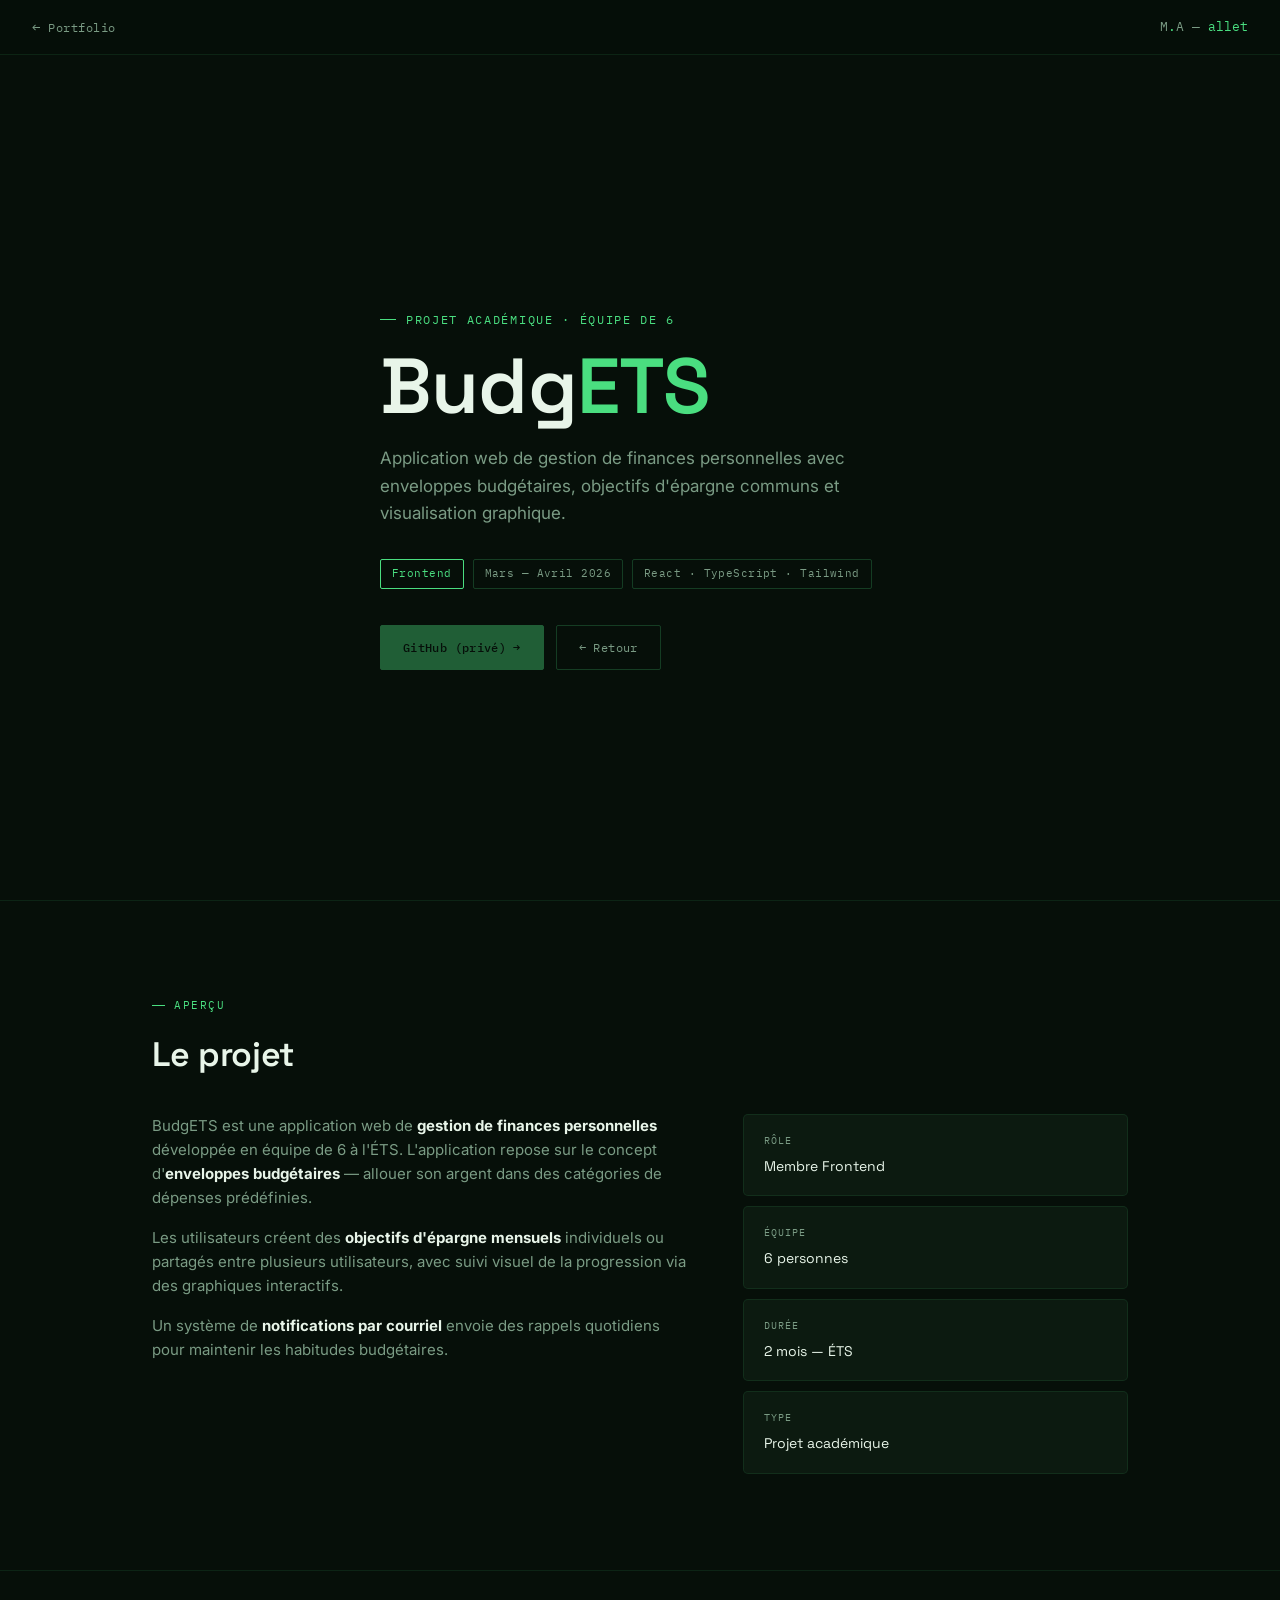
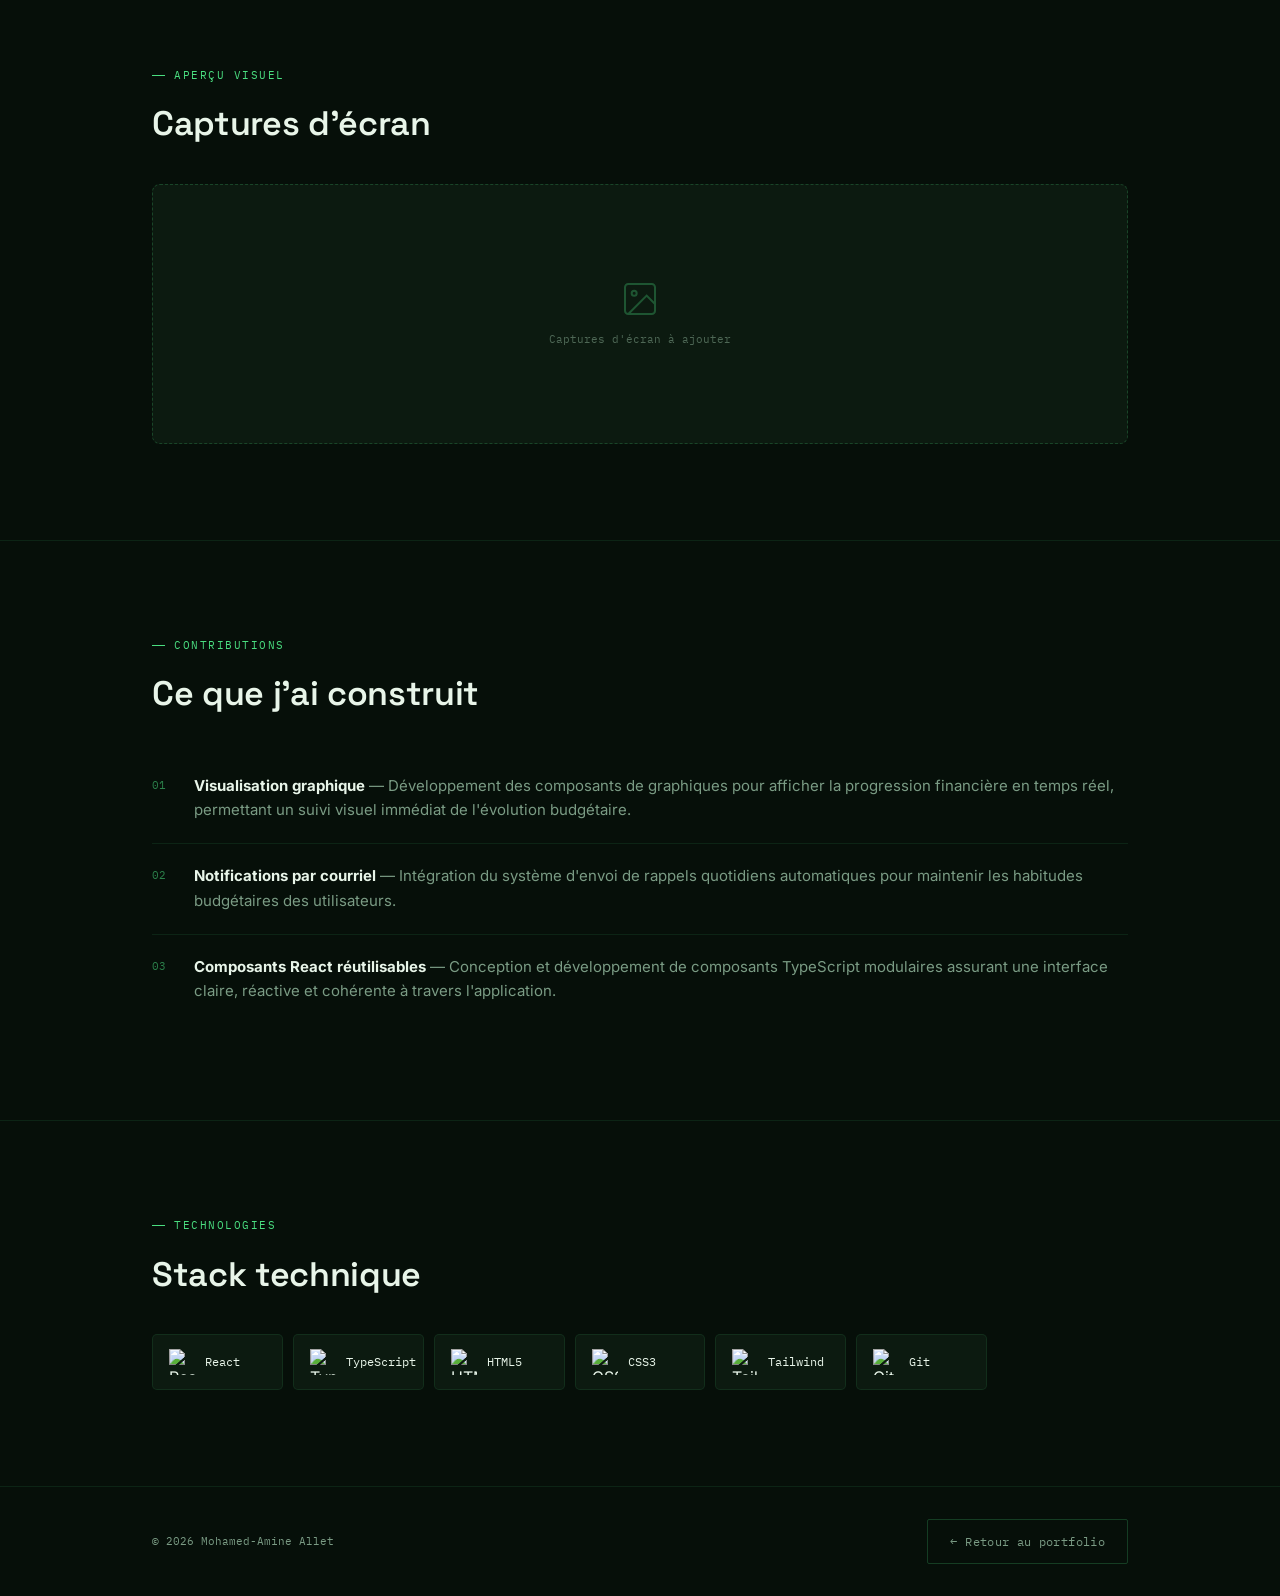
==== projects/budgets.html @ ec7b0fb0 "Ajout des projets personalisé (en version beta) Ajout animation du titre qui se delete après 2 secon" ====
<!DOCTYPE html>
<html lang="fr">
<head>
<meta charset="UTF-8"/>
<meta name="viewport" content="width=device-width,initial-scale=1.0"/>
<title>BudgETS — Mohamed-Amine Allet</title>
<link rel="preconnect" href="https://fonts.googleapis.com">
<link rel="preconnect" href="https://fonts.gstatic.com" crossorigin>
<link href="https://fonts.googleapis.com/css2?family=Space+Grotesk:wght@400;500;600;700&family=Inter:wght@400;500;600&family=IBM+Plex+Mono:wght@400;500&display=swap" rel="stylesheet">
<style>
:root{--bg:#060f09;--bg-panel:#0c1a10;--text:#e8f5e9;--text-muted:#7a9b84;--accent:#4ade80;--line:rgba(74,222,128,.10);--line-strong:rgba(74,222,128,.22);--fd:'Space Grotesk',sans-serif;--fb:'Inter',sans-serif;--fm:'IBM Plex Mono',monospace}
*,*::before,*::after{margin:0;padding:0;box-sizing:border-box}
html{scroll-behavior:smooth}
body{background:var(--bg);color:var(--text);font-family:var(--fb);line-height:1.6;overflow-x:hidden}
::selection{background:var(--accent);color:var(--bg)}
a{color:inherit;text-decoration:none}
h1,h2,h3{font-family:var(--fd);font-weight:600;letter-spacing:-.01em}
.wrap{max-width:1040px;margin:0 auto;padding:0 32px}
@media(max-width:720px){.wrap{padding:0 20px}}
.reveal{opacity:0;transform:translateY(22px);transition:opacity .7s cubic-bezier(.16,.84,.44,1),transform .7s cubic-bezier(.16,.84,.44,1)}
.reveal.in{opacity:1;transform:translateY(0)}
.reveal.d1{transition-delay:.08s}.reveal.d2{transition-delay:.16s}.reveal.d3{transition-delay:.24s}

/* NAV */
.back-nav{position:fixed;top:0;left:0;right:0;z-index:50;backdrop-filter:blur(14px);background:rgba(6,15,9,.75);border-bottom:1px solid var(--line);padding:16px 32px;display:flex;align-items:center;justify-content:space-between}
.back-btn{font-family:var(--fm);font-size:12px;letter-spacing:.04em;color:var(--text-muted);display:flex;align-items:center;gap:8px;transition:color .2s}
.back-btn:hover{color:var(--accent)}
.back-btn::before{content:'←';font-size:14px}
.nav-logo{font-family:var(--fm);font-size:13px;color:var(--text-muted)}
.nav-logo span{color:var(--accent)}

/* HERO */
.proj-hero{min-height:100vh;display:flex;align-items:center;position:relative;padding-top:80px;overflow:hidden}
#proj-canvas{position:absolute;inset:0;z-index:0;opacity:.85}
.proj-hero-content{position:relative;z-index:2;max-width:680px}
.proj-eyebrow{font-family:var(--fm);font-size:12px;letter-spacing:.14em;text-transform:uppercase;color:var(--accent);display:flex;align-items:center;gap:10px;margin-bottom:18px}
.proj-eyebrow::before{content:'';width:16px;height:1px;background:var(--accent)}
.proj-title{font-size:clamp(42px,7vw,78px);line-height:1.0;margin-bottom:20px}
.proj-title span{color:var(--accent)}
.proj-tagline{font-size:clamp(15px,1.8vw,17px);color:var(--text-muted);max-width:520px;margin-bottom:32px}
.proj-meta{display:flex;flex-wrap:wrap;gap:9px;margin-bottom:36px}
.meta-tag{font-family:var(--fm);font-size:11px;letter-spacing:.04em;border:1px solid var(--line-strong);padding:5px 11px;border-radius:2px;color:var(--text-muted)}
.meta-tag.hi{border-color:var(--accent);color:var(--accent)}
.proj-cta{display:flex;gap:12px;flex-wrap:wrap}
.btn{font-family:var(--fm);font-size:12px;letter-spacing:.03em;padding:12px 22px;border-radius:2px;border:1px solid var(--line-strong);display:inline-flex;align-items:center;gap:7px;transition:all .25s;cursor:pointer}
.btn-primary{background:var(--accent);color:var(--bg);border-color:var(--accent);font-weight:500}
.btn-primary:hover{transform:translateY(-2px);box-shadow:0 8px 24px -8px rgba(74,222,128,.45)}
.btn-ghost{color:var(--text-muted)}
.btn-ghost:hover{border-color:var(--accent);color:var(--accent);transform:translateY(-2px)}
.btn-off{opacity:.38;pointer-events:none}

/* SECTIONS */
.sec{padding:96px 0;border-top:1px solid var(--line)}
.sec-ey{font-family:var(--fm);font-size:11px;letter-spacing:.14em;text-transform:uppercase;color:var(--accent);display:flex;align-items:center;gap:9px;margin-bottom:13px}
.sec-ey::before{content:'';width:13px;height:1px;background:var(--accent)}
h2.sec-t{font-size:clamp(22px,3.5vw,34px);margin-bottom:32px}

/* OVERVIEW */
.ov-grid{display:grid;grid-template-columns:1.4fr 1fr;gap:52px;align-items:start}
@media(max-width:860px){.ov-grid{grid-template-columns:1fr;gap:36px}}
.ov-text p{font-size:15px;color:var(--text-muted);margin-bottom:16px}
.ov-text p:last-child{margin-bottom:0}
.ov-text strong{color:var(--text)}
.info-card{background:var(--bg-panel);border:1px solid var(--line);border-radius:5px;padding:18px 20px;margin-bottom:10px}
.info-card:last-child{margin-bottom:0}
.info-lbl{font-family:var(--fm);font-size:10px;text-transform:uppercase;letter-spacing:.1em;color:var(--text-muted);margin-bottom:6px}
.info-val{font-family:var(--fd);font-size:14px;color:var(--text)}

/* CONTRIB */
.contrib-list{list-style:none}
.contrib-list li{display:flex;gap:16px;align-items:flex-start;padding:20px 0;border-bottom:1px solid var(--line)}
.contrib-list li:last-child{border-bottom:none}
.c-num{font-family:var(--fm);font-size:11px;color:var(--accent);opacity:.55;min-width:26px;padding-top:3px}
.c-text{font-size:15px;color:var(--text-muted);line-height:1.65}
.c-text strong{color:var(--text)}

/* STACK */
.stack-grid{display:grid;grid-template-columns:repeat(auto-fill,minmax(130px,1fr));gap:10px}
.stack-card{background:var(--bg-panel);border:1px solid var(--line);border-radius:5px;padding:14px 16px;display:flex;align-items:center;gap:10px;transition:border-color .2s,transform .2s}
.stack-card:hover{border-color:var(--accent);transform:translateY(-2px)}
.stack-icon{width:26px;height:26px;object-fit:contain;flex-shrink:0}
.stack-name{font-family:var(--fm);font-size:12px;color:var(--text)}

/* SCREENSHOT PLACEHOLDER */
.img-placeholder{background:var(--bg-panel);border:1px dashed var(--line-strong);border-radius:8px;height:260px;display:flex;flex-direction:column;align-items:center;justify-content:center;gap:12px}
.img-placeholder p{font-family:var(--fm);font-size:11px;color:var(--text-muted);opacity:.6}

/* FOOTER */
footer{border-top:1px solid var(--line);padding:32px 0}
.ft{display:flex;align-items:center;justify-content:space-between;flex-wrap:wrap;gap:14px}
.ft-copy{font-family:var(--fm);font-size:11px;color:var(--text-muted)}
</style>
</head>
<body>

<nav class="back-nav">
  <a href="../index.html" class="back-btn">Portfolio</a>
  <div class="nav-logo">M<span>.</span>A — <span>allet</span></div>
</nav>

<section class="proj-hero">
  <canvas id="proj-canvas"></canvas>
  <div class="wrap">
    <div class="proj-hero-content">
      <div class="proj-eyebrow">Projet académique · Équipe de 6</div>
      <h1 class="proj-title">Budg<span>ETS</span></h1>
      <p class="proj-tagline">Application web de gestion de finances personnelles avec enveloppes budgétaires, objectifs d'épargne communs et visualisation graphique.</p>
      <div class="proj-meta">
        <span class="meta-tag hi">Frontend</span>
        <span class="meta-tag">Mars — Avril 2026</span>
        <span class="meta-tag">React · TypeScript · Tailwind</span>
      </div>
      <div class="proj-cta">
        <a href="#" class="btn btn-primary btn-off">GitHub (privé) →</a>
        <a href="../index.html" class="btn btn-ghost">← Retour</a>
      </div>
    </div>
  </div>
</section>

<section class="sec" id="overview">
  <div class="wrap">
    <div class="sec-ey reveal">Aperçu</div>
    <h2 class="sec-t reveal">Le projet</h2>
    <div class="ov-grid">
      <div class="ov-text reveal d1">
        <p>BudgETS est une application web de <strong>gestion de finances personnelles</strong> développée en équipe de 6 à l'ÉTS. L'application repose sur le concept d'<strong>enveloppes budgétaires</strong> — allouer son argent dans des catégories de dépenses prédéfinies.</p>
        <p>Les utilisateurs créent des <strong>objectifs d'épargne mensuels</strong> individuels ou partagés entre plusieurs utilisateurs, avec suivi visuel de la progression via des graphiques interactifs.</p>
        <p>Un système de <strong>notifications par courriel</strong> envoie des rappels quotidiens pour maintenir les habitudes budgétaires.</p>
      </div>
      <div class="reveal d2">
        <div class="info-card"><div class="info-lbl">Rôle</div><div class="info-val">Membre Frontend</div></div>
        <div class="info-card"><div class="info-lbl">Équipe</div><div class="info-val">6 personnes</div></div>
        <div class="info-card"><div class="info-lbl">Durée</div><div class="info-val">2 mois — ÉTS</div></div>
        <div class="info-card"><div class="info-lbl">Type</div><div class="info-val">Projet académique</div></div>
      </div>
    </div>
  </div>
</section>

<section class="sec">
  <div class="wrap">
    <div class="sec-ey reveal">Aperçu visuel</div>
    <h2 class="sec-t reveal">Captures d'écran</h2>
    <div class="img-placeholder reveal d1">
      <svg width="40" height="40" viewBox="0 0 24 24" fill="none" opacity=".3"><rect x="3" y="3" width="18" height="18" rx="2" stroke="#4ade80" stroke-width="1.2"/><circle cx="8.5" cy="8.5" r="1.5" stroke="#4ade80" stroke-width="1.2"/><path d="M21 15l-5-5L5 21" stroke="#4ade80" stroke-width="1.2"/></svg>
      <p>Captures d'écran à ajouter</p>
    </div>
  </div>
</section>

<section class="sec" id="contributions">
  <div class="wrap">
    <div class="sec-ey reveal">Contributions</div>
    <h2 class="sec-t reveal">Ce que j'ai construit</h2>
    <ul class="contrib-list">
      <li class="reveal d1"><span class="c-num">01</span><span class="c-text"><strong>Visualisation graphique</strong> — Développement des composants de graphiques pour afficher la progression financière en temps réel, permettant un suivi visuel immédiat de l'évolution budgétaire.</span></li>
      <li class="reveal d2"><span class="c-num">02</span><span class="c-text"><strong>Notifications par courriel</strong> — Intégration du système d'envoi de rappels quotidiens automatiques pour maintenir les habitudes budgétaires des utilisateurs.</span></li>
      <li class="reveal d3"><span class="c-num">03</span><span class="c-text"><strong>Composants React réutilisables</strong> — Conception et développement de composants TypeScript modulaires assurant une interface claire, réactive et cohérente à travers l'application.</span></li>
    </ul>
  </div>
</section>

<section class="sec" id="stack">
  <div class="wrap">
    <div class="sec-ey reveal">Technologies</div>
    <h2 class="sec-t reveal">Stack technique</h2>
    <div class="stack-grid reveal d1">
      <div class="stack-card"><img class="stack-icon" src="https://cdn.jsdelivr.net/gh/devicons/devicon@latest/icons/react/react-original.svg" alt="React"><span class="stack-name">React</span></div>
      <div class="stack-card"><img class="stack-icon" src="https://cdn.jsdelivr.net/gh/devicons/devicon@latest/icons/typescript/typescript-original.svg" alt="TypeScript"><span class="stack-name">TypeScript</span></div>
      <div class="stack-card"><img class="stack-icon" src="https://cdn.jsdelivr.net/gh/devicons/devicon@latest/icons/html5/html5-original.svg" alt="HTML5"><span class="stack-name">HTML5</span></div>
      <div class="stack-card"><img class="stack-icon" src="https://cdn.jsdelivr.net/gh/devicons/devicon@latest/icons/css3/css3-original.svg" alt="CSS"><span class="stack-name">CSS3</span></div>
      <div class="stack-card"><img class="stack-icon" src="https://cdn.jsdelivr.net/gh/devicons/devicon@latest/icons/tailwindcss/tailwindcss-original.svg" alt="Tailwind"><span class="stack-name">Tailwind</span></div>
      <div class="stack-card"><img class="stack-icon" src="https://cdn.jsdelivr.net/gh/devicons/devicon@latest/icons/git/git-original.svg" alt="Git"><span class="stack-name">Git</span></div>
    </div>
  </div>
</section>

<footer><div class="wrap ft"><span class="ft-copy">© 2026 Mohamed-Amine Allet</span><a href="../index.html" class="btn btn-ghost">← Retour au portfolio</a></div></footer>

<script src="https://cdnjs.cloudflare.com/ajax/libs/three.js/r128/three.min.js"></script>
<script>
const io=new IntersectionObserver(e=>e.forEach(x=>{if(x.isIntersecting){x.target.classList.add('in');io.unobserve(x.target);}}),{threshold:.12});
document.querySelectorAll('.reveal').forEach(el=>io.observe(el));

(function(){
  const cv=document.getElementById('proj-canvas');
  if(!cv||!(cv.getContext('webgl')||cv.getContext('experimental-webgl')))return;
  const scene=new THREE.Scene(),cam=new THREE.PerspectiveCamera(50,cv.clientWidth/cv.clientHeight,.1,100);
  cam.position.z=14;
  const ren=new THREE.WebGLRenderer({canvas:cv,alpha:true,antialias:true});
  ren.setPixelRatio(Math.min(devicePixelRatio,2));ren.setSize(cv.clientWidth,cv.clientHeight);
  scene.add(new THREE.AmbientLight(0xffffff,.4));
  const d1=new THREE.DirectionalLight(0x4ade80,1.2);d1.position.set(5,5,6);scene.add(d1);
  const d2=new THREE.DirectionalLight(0x22c55e,.6);d2.position.set(-5,-3,4);scene.add(d2);
  const CFG=[
    {w:1.8,h:1.1,d:.12,wire:true, c:0x4ade80,o:.9, p:[-4.2,1.8,-2]},
    {w:1.4,h:.9, d:.10,wire:false,c:0x22c55e,o:.35,p:[4.0,2.0,-3]},
    {w:2.0,h:1.2,d:.14,wire:true, c:0x4ade80,o:.8, p:[3.5,-2.2,-1]},
    {w:1.2,h:.8, d:.08,wire:false,c:0x86efac,o:.3, p:[-3.8,-1.8,-2.5]},
    {w:.9, h:.6, d:.08,wire:true, c:0x4ade80,o:.7, p:[.5,.5,-5]},
  ];
  const meshes=[];
  CFG.forEach(c=>{
    const mat=new THREE.MeshStandardMaterial({color:c.c,wireframe:c.wire,roughness:.4,metalness:.2,transparent:true,opacity:c.o});
    const m=new THREE.Mesh(new THREE.BoxGeometry(c.w,c.h,c.d),mat);
    m.position.set(...c.p);
    m.userData={rx:(Math.random()-.5)*.005,ry:(Math.random()-.5)*.007,fo:Math.random()*Math.PI*2,fs:.4+Math.random()*.3,by:c.p[1]};
    scene.add(m);meshes.push(m);
  });
  let mx=0,my=0,tx=0,ty=0;
  window.addEventListener('mousemove',e=>{mx=e.clientX/innerWidth-.5;my=e.clientY/innerHeight-.5;});
  window.addEventListener('resize',()=>{cam.aspect=cv.clientWidth/cv.clientHeight;cam.updateProjectionMatrix();ren.setSize(cv.clientWidth,cv.clientHeight);});
  const t0=Date.now();
  (function loop(){
    requestAnimationFrame(loop);const t=(Date.now()-t0)/1000;
    tx+=(mx-tx)*.04;ty+=(my-ty)*.04;
    meshes.forEach(m=>{m.rotation.x+=m.userData.rx;m.rotation.y+=m.userData.ry;m.position.y=m.userData.by+Math.sin(t*m.userData.fs+m.userData.fo)*.3;});
    cam.position.x=tx*1.5;cam.position.y=-ty*1.0;cam.lookAt(scene.position);ren.render(scene,cam);
  })();
})();
</script>
</body>
</html>
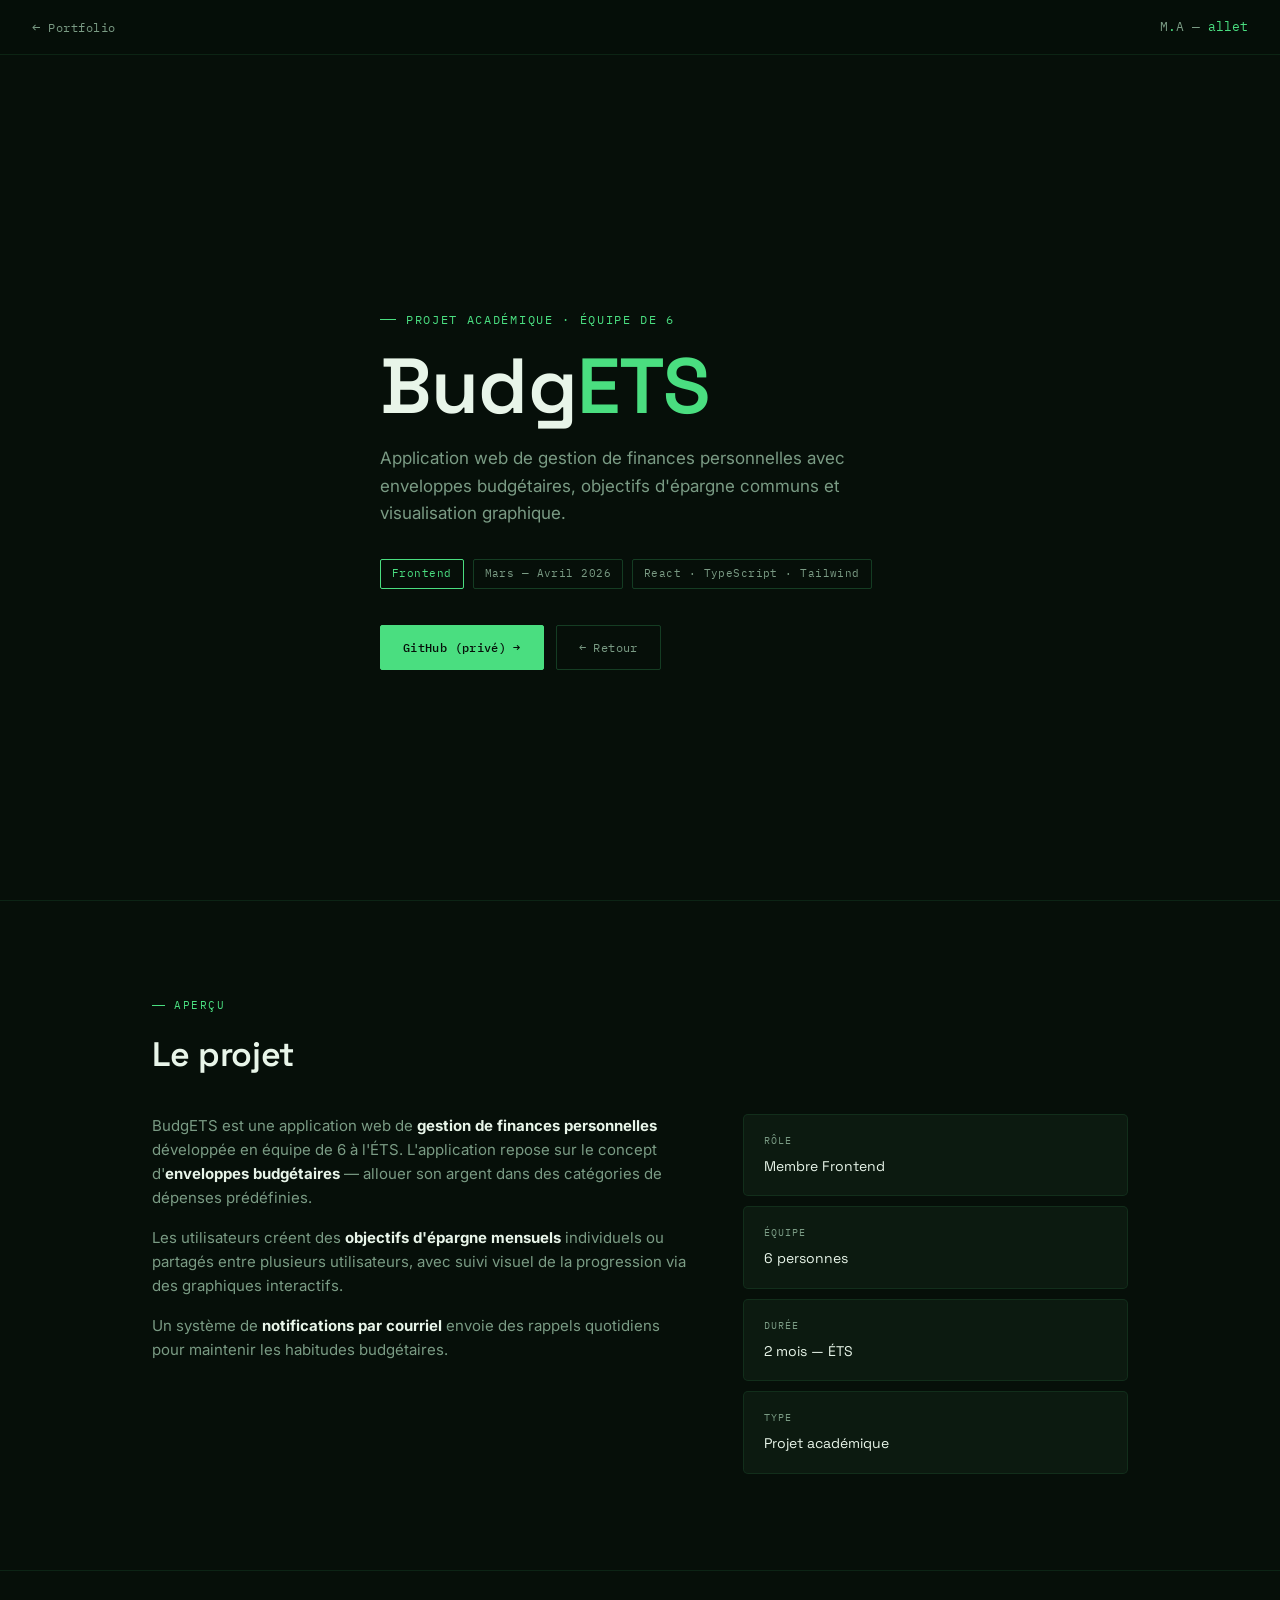
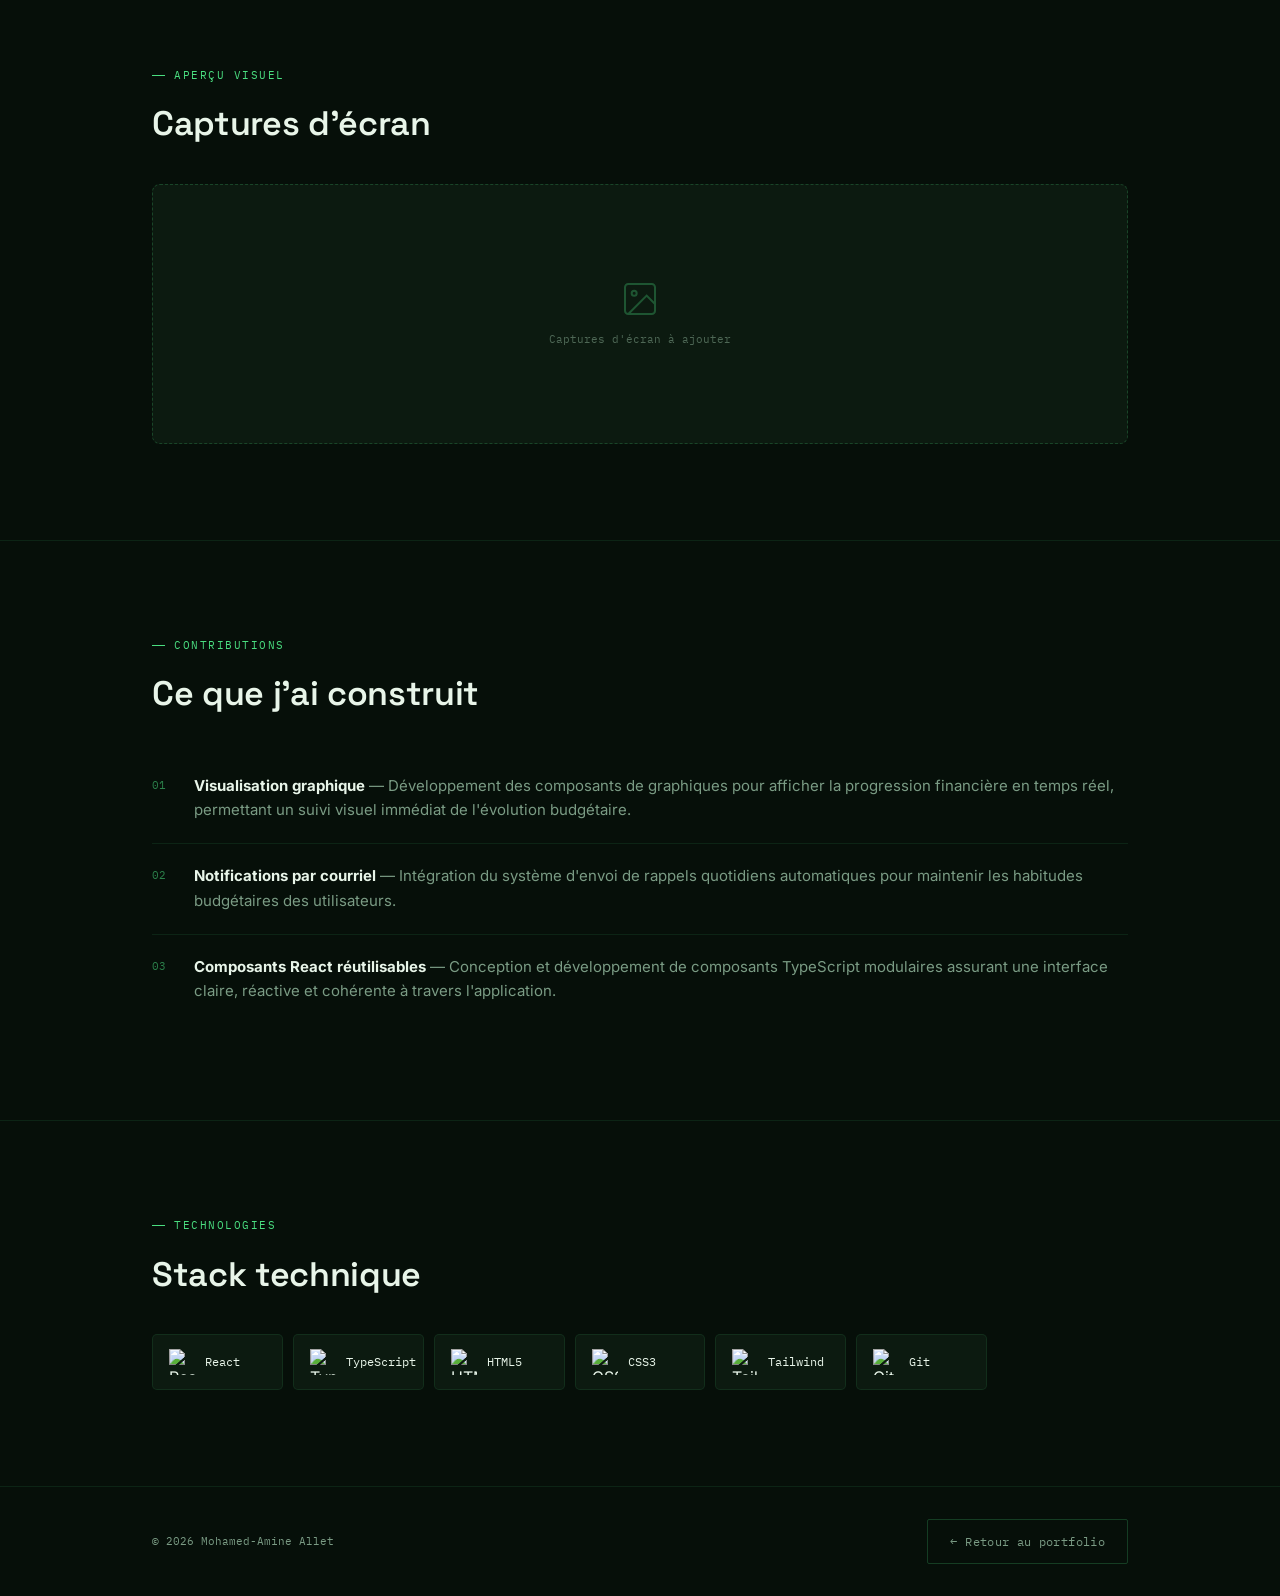
==== commit c2d694e0: "Ajout de certaines compétences,outils et logiciel." ====
--- a/projects/budgets.html
+++ b/projects/budgets.html
@@ -111,7 +111,7 @@
         <span class="meta-tag">React · TypeScript · Tailwind</span>
       </div>
       <div class="proj-cta">
-        <a href="#" class="btn btn-primary btn-off">GitHub (privé) →</a>
+        <a href="https://github.com/BudgetsOrg/Projet_BudgETS" class="btn btn-primary">GitHub (privé) →</a>
         <a href="../index.html" class="btn btn-ghost">← Retour</a>
       </div>
     </div>
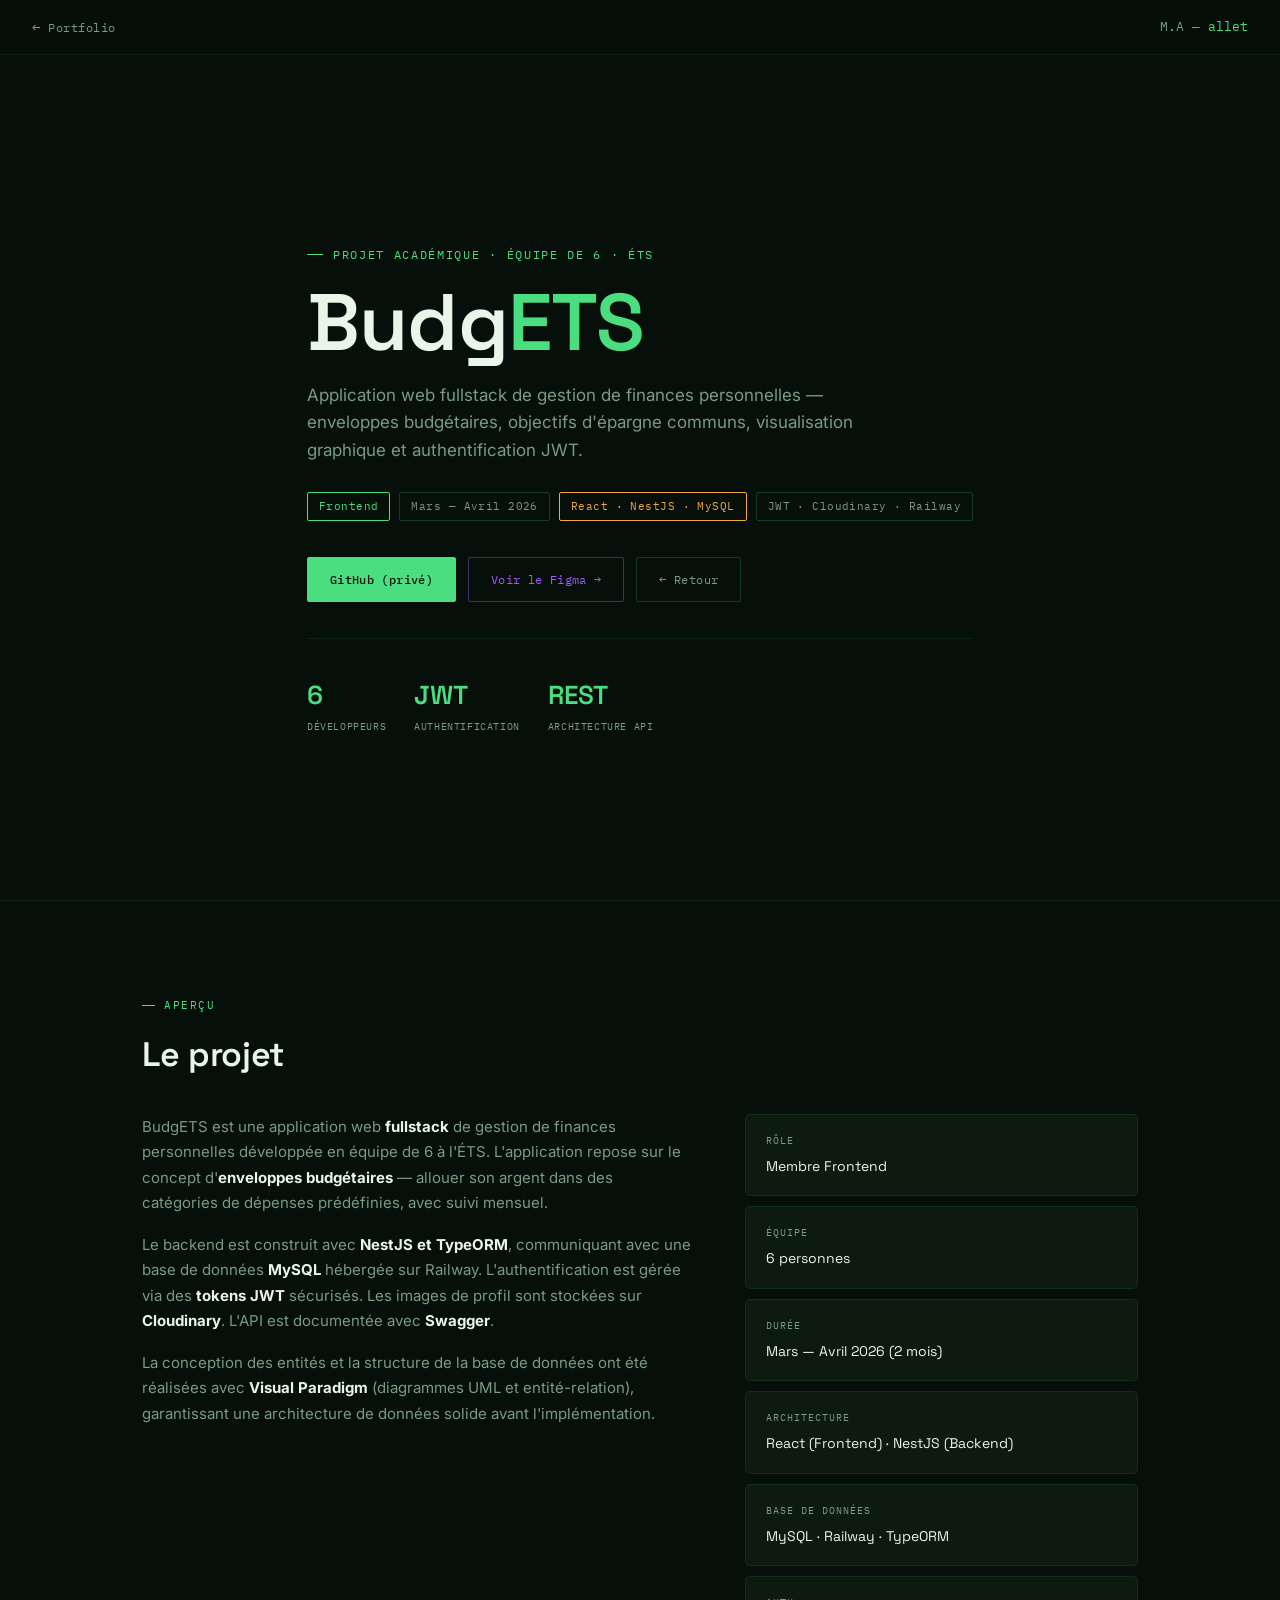
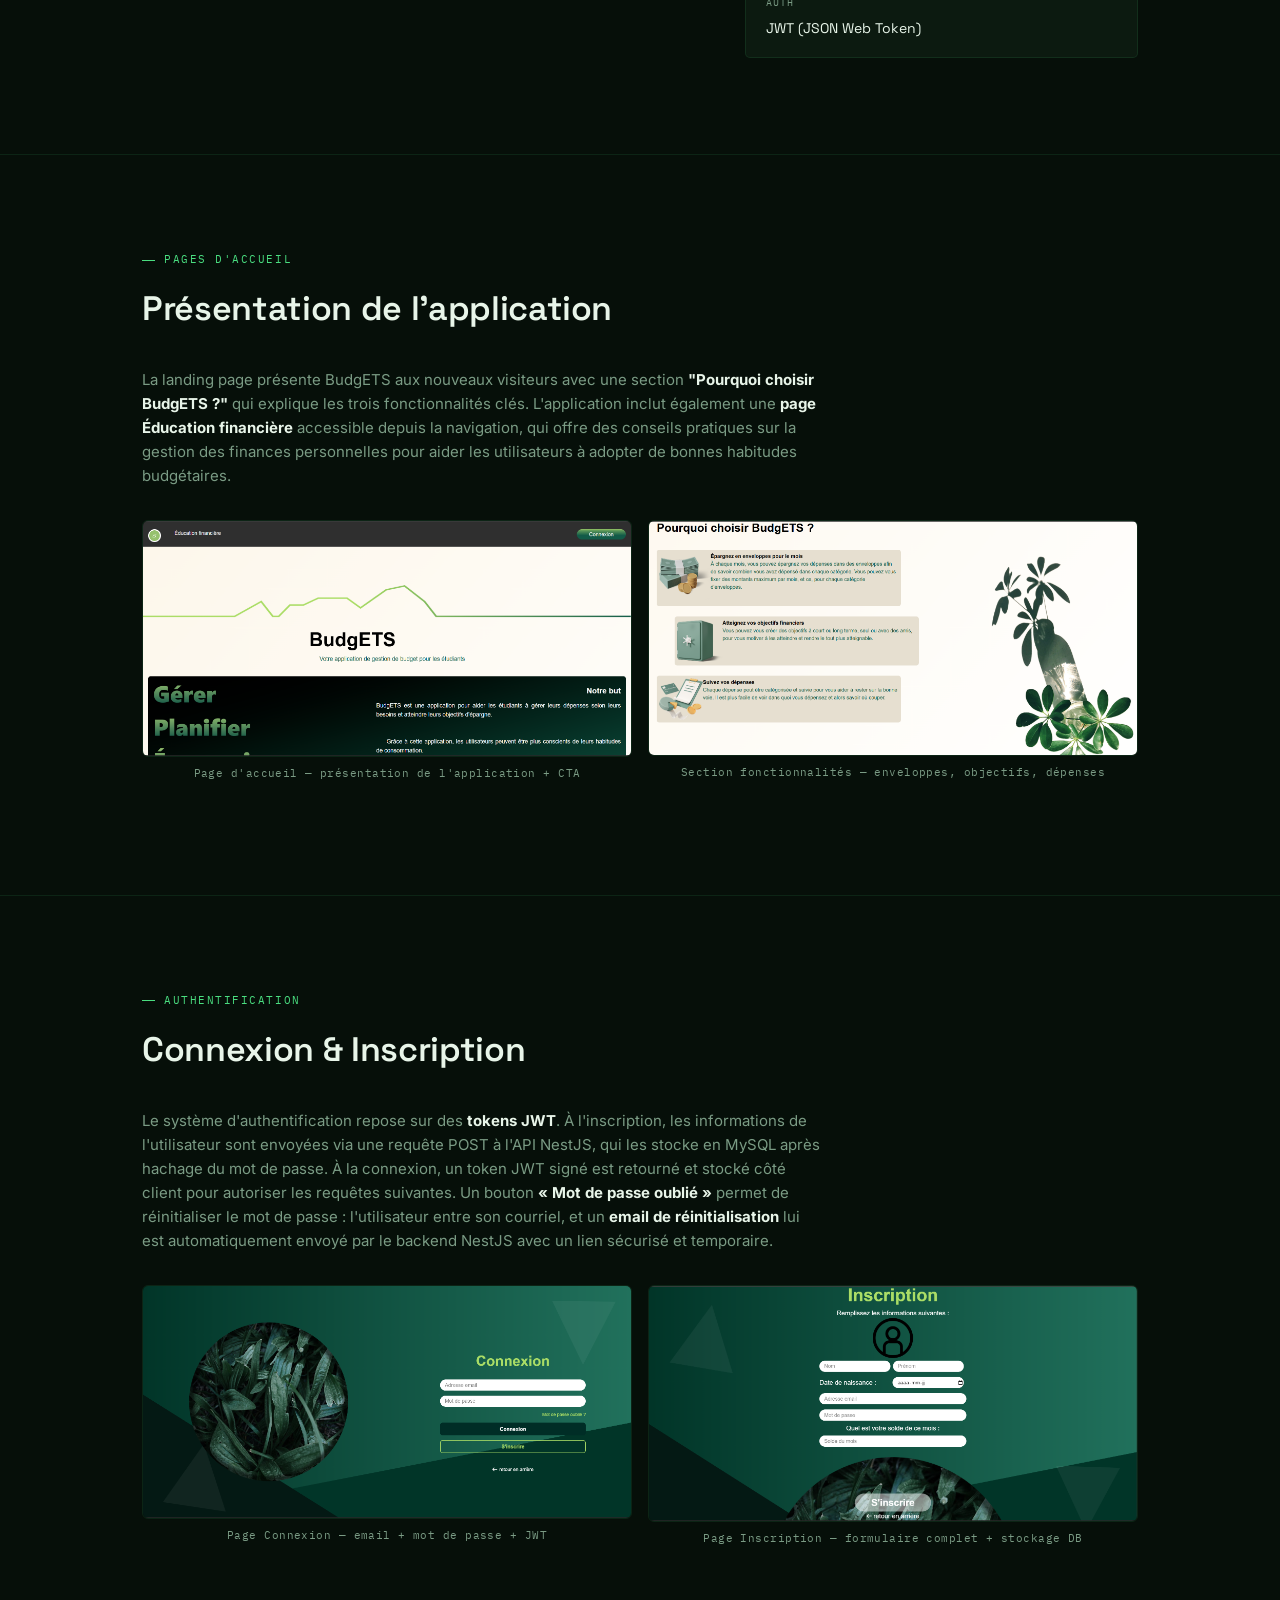
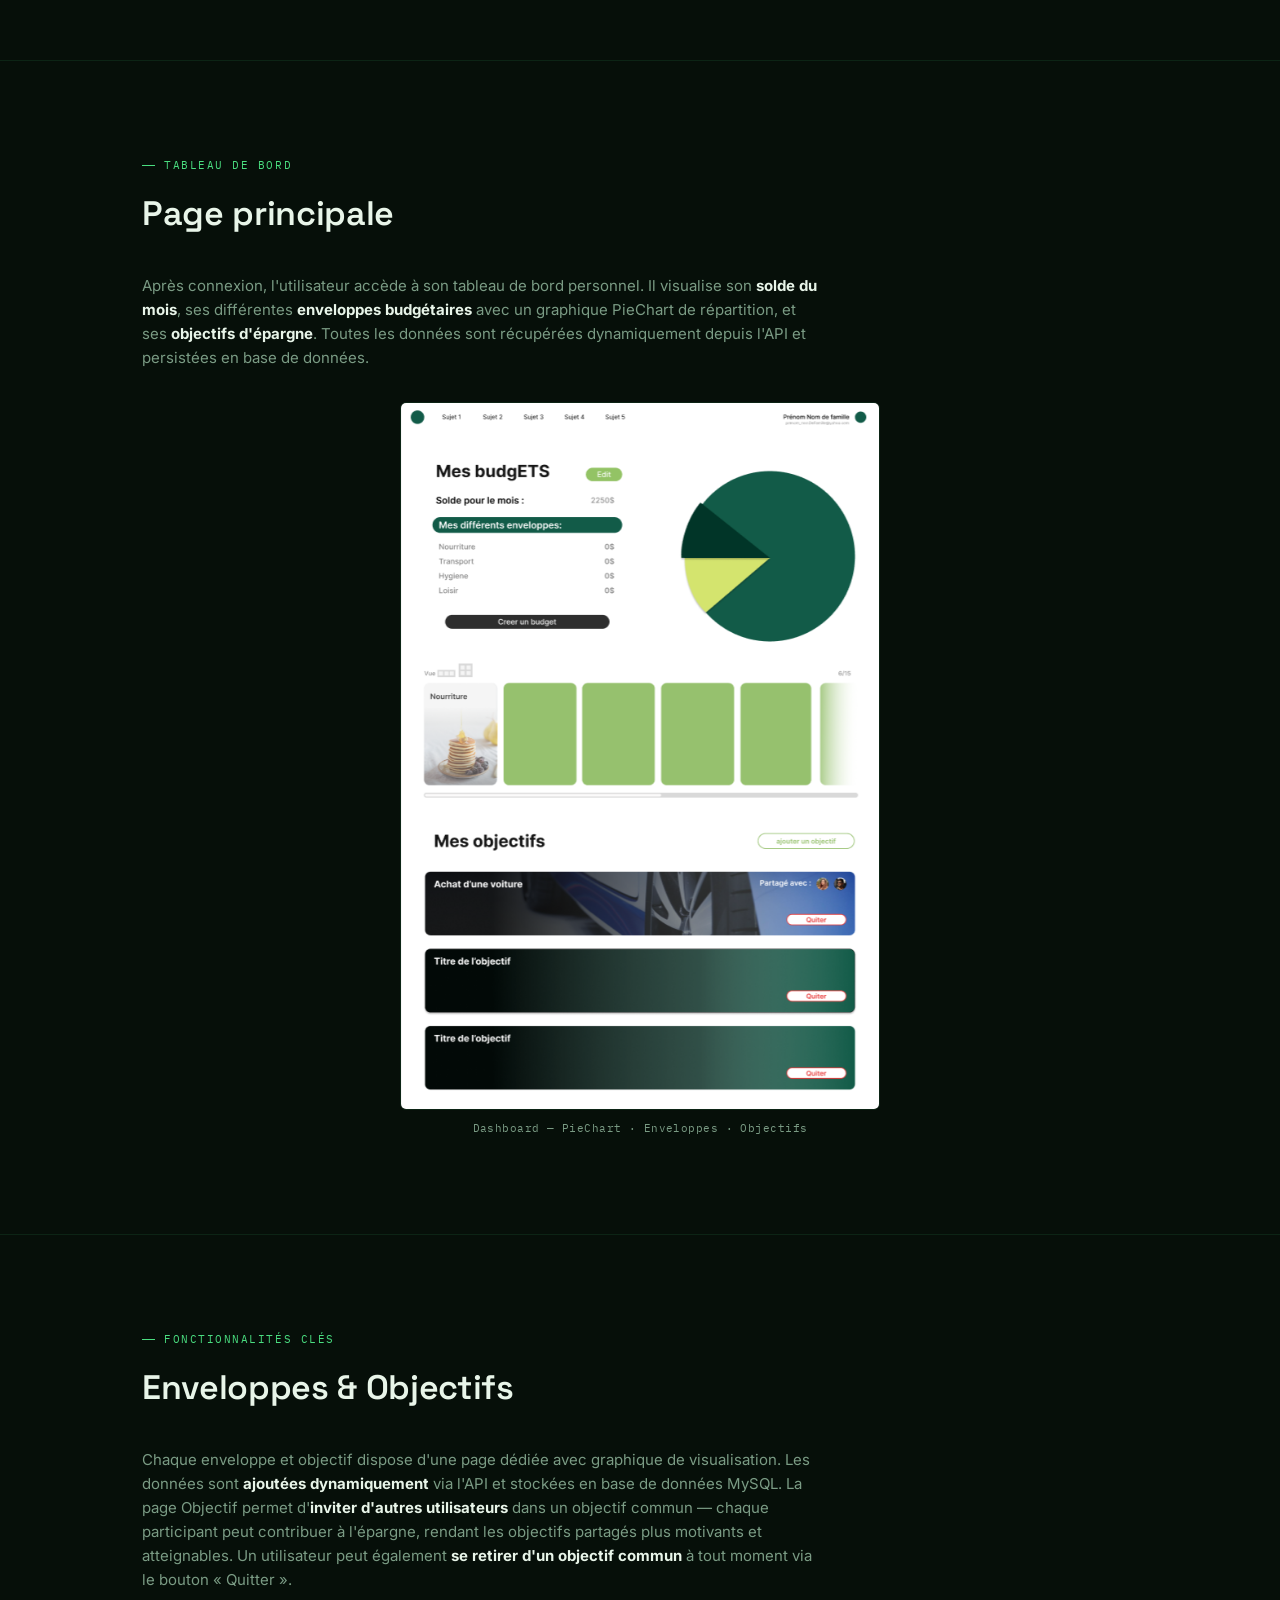
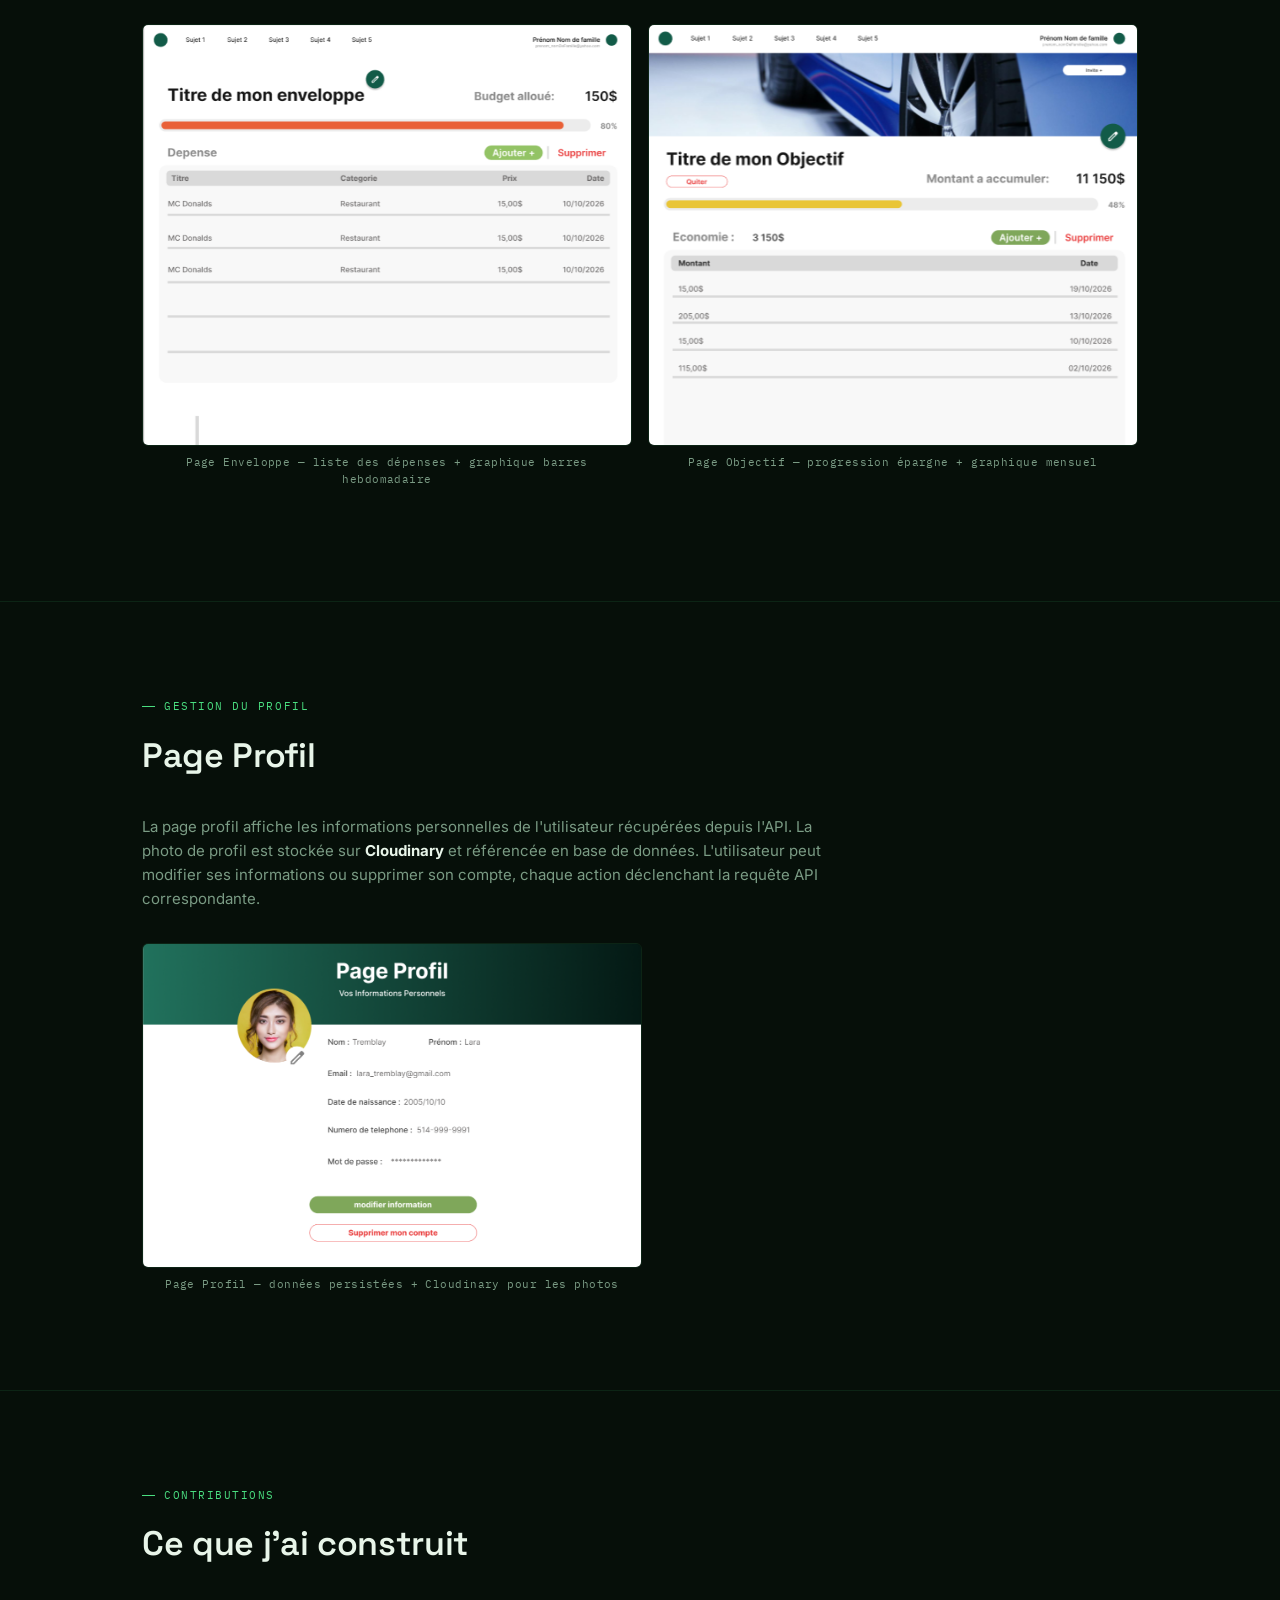
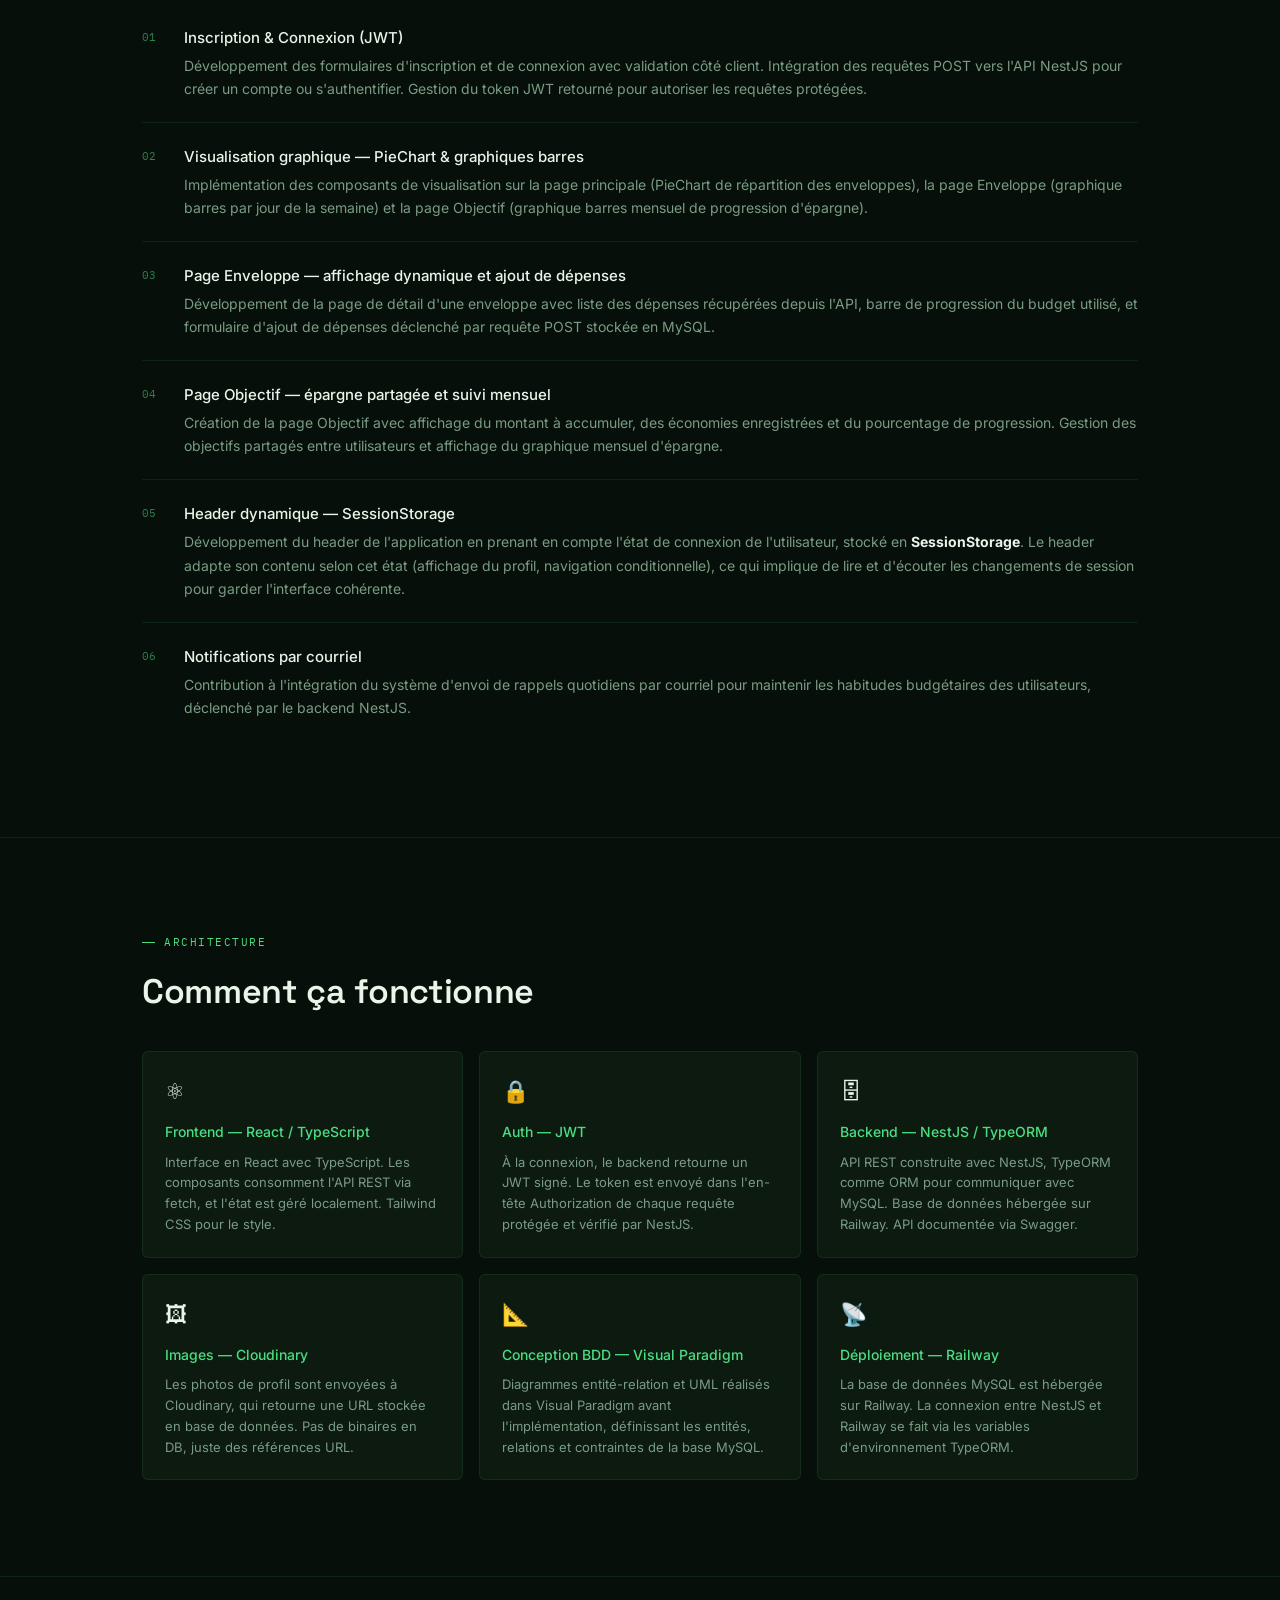
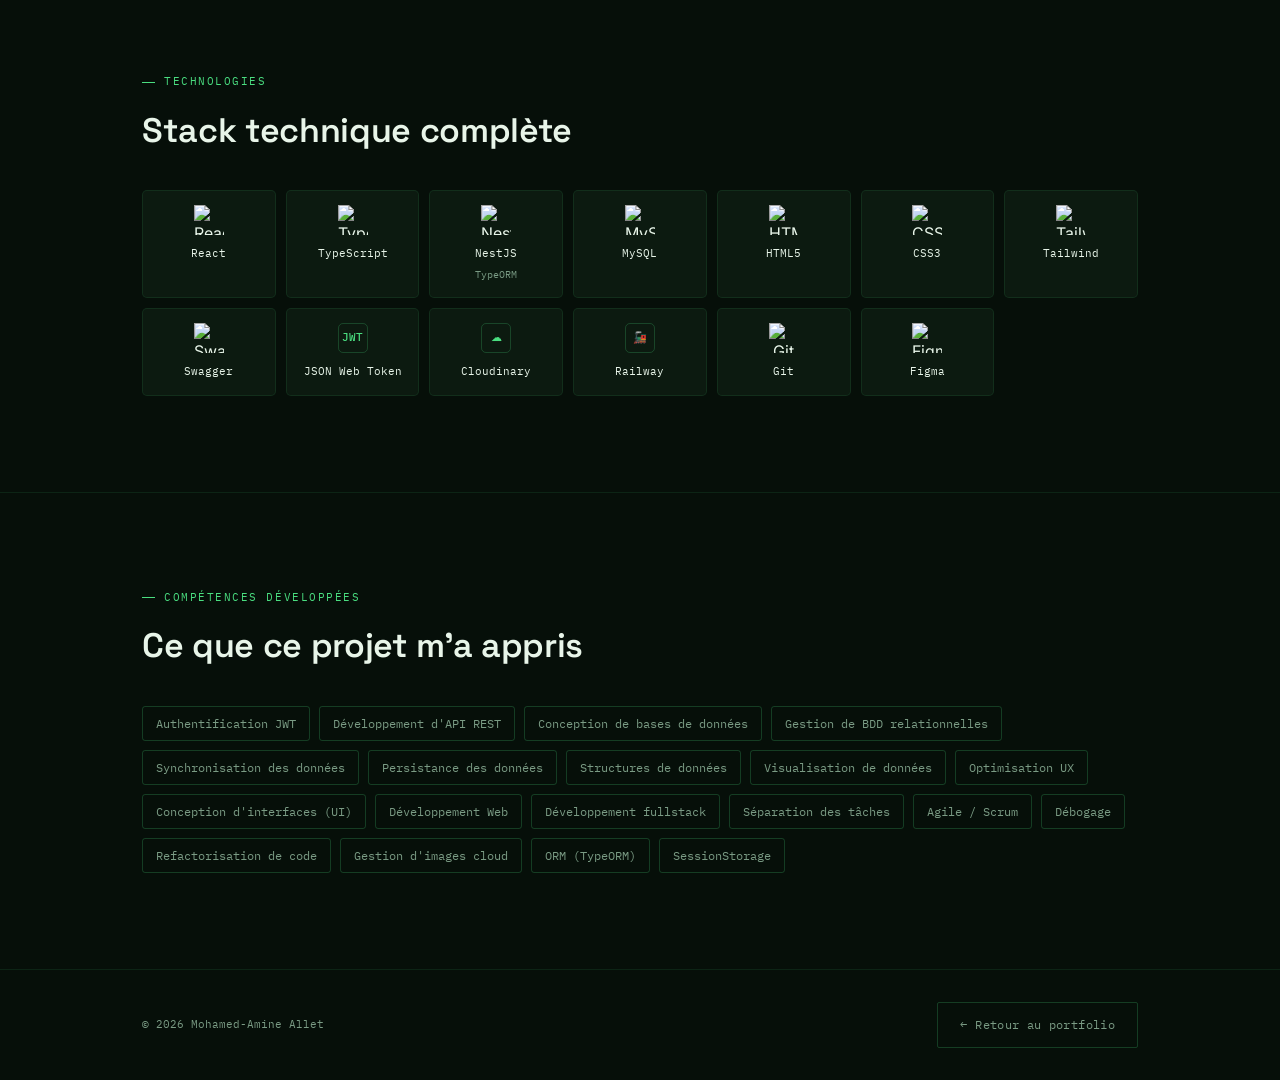
==== commit 05366368: "Amélioration de la page qui affiche les informations du projets BudgETS" ====
--- a/projects/budgets.html
+++ b/projects/budgets.html
@@ -8,21 +8,28 @@
 <link rel="preconnect" href="https://fonts.gstatic.com" crossorigin>
 <link href="https://fonts.googleapis.com/css2?family=Space+Grotesk:wght@400;500;600;700&family=Inter:wght@400;500;600&family=IBM+Plex+Mono:wght@400;500&display=swap" rel="stylesheet">
 <style>
-:root{--bg:#060f09;--bg-panel:#0c1a10;--text:#e8f5e9;--text-muted:#7a9b84;--accent:#4ade80;--line:rgba(74,222,128,.10);--line-strong:rgba(74,222,128,.22);--fd:'Space Grotesk',sans-serif;--fb:'Inter',sans-serif;--fm:'IBM Plex Mono',monospace}
+:root{
+  --bg:#060f09;--bg-panel:#0c1a10;--bg-panel-2:#0f2215;
+  --text:#e8f5e9;--text-muted:#7a9b84;
+  --accent:#4ade80;--accent-dim:#22c55e;
+  --amber:#f2a93b;
+  --line:rgba(74,222,128,.10);--line-strong:rgba(74,222,128,.22);
+  --fd:'Space Grotesk',sans-serif;--fb:'Inter',sans-serif;--fm:'IBM Plex Mono',monospace
+}
 *,*::before,*::after{margin:0;padding:0;box-sizing:border-box}
 html{scroll-behavior:smooth}
 body{background:var(--bg);color:var(--text);font-family:var(--fb);line-height:1.6;overflow-x:hidden}
 ::selection{background:var(--accent);color:var(--bg)}
 a{color:inherit;text-decoration:none}
-h1,h2,h3{font-family:var(--fd);font-weight:600;letter-spacing:-.01em}
-.wrap{max-width:1040px;margin:0 auto;padding:0 32px}
+h1,h2,h3,h4{font-family:var(--fd);font-weight:600;letter-spacing:-.01em}
+.wrap{max-width:1060px;margin:0 auto;padding:0 32px}
 @media(max-width:720px){.wrap{padding:0 20px}}
 .reveal{opacity:0;transform:translateY(22px);transition:opacity .7s cubic-bezier(.16,.84,.44,1),transform .7s cubic-bezier(.16,.84,.44,1)}
 .reveal.in{opacity:1;transform:translateY(0)}
 .reveal.d1{transition-delay:.08s}.reveal.d2{transition-delay:.16s}.reveal.d3{transition-delay:.24s}
 
 /* NAV */
-.back-nav{position:fixed;top:0;left:0;right:0;z-index:50;backdrop-filter:blur(14px);background:rgba(6,15,9,.75);border-bottom:1px solid var(--line);padding:16px 32px;display:flex;align-items:center;justify-content:space-between}
+.back-nav{position:fixed;top:0;left:0;right:0;z-index:50;backdrop-filter:blur(14px);background:rgba(6,15,9,.8);border-bottom:1px solid var(--line);padding:16px 32px;display:flex;align-items:center;justify-content:space-between}
 .back-btn{font-family:var(--fm);font-size:12px;letter-spacing:.04em;color:var(--text-muted);display:flex;align-items:center;gap:8px;transition:color .2s}
 .back-btn:hover{color:var(--accent)}
 .back-btn::before{content:'←';font-size:14px}
@@ -31,17 +38,25 @@
 
 /* HERO */
 .proj-hero{min-height:100vh;display:flex;align-items:center;position:relative;padding-top:80px;overflow:hidden}
-#proj-canvas{position:absolute;inset:0;z-index:0;opacity:.85}
-.proj-hero-content{position:relative;z-index:2;max-width:680px}
+#proj-canvas{position:absolute;inset:0;z-index:0;opacity:.8}
+.proj-hero-content{position:relative;z-index:2;max-width:720px}
 .proj-eyebrow{font-family:var(--fm);font-size:12px;letter-spacing:.14em;text-transform:uppercase;color:var(--accent);display:flex;align-items:center;gap:10px;margin-bottom:18px}
 .proj-eyebrow::before{content:'';width:16px;height:1px;background:var(--accent)}
-.proj-title{font-size:clamp(42px,7vw,78px);line-height:1.0;margin-bottom:20px}
+.proj-title{font-size:clamp(42px,7vw,80px);line-height:1.0;margin-bottom:20px}
 .proj-title span{color:var(--accent)}
-.proj-tagline{font-size:clamp(15px,1.8vw,17px);color:var(--text-muted);max-width:520px;margin-bottom:32px}
+.proj-tagline{font-size:clamp(15px,1.8vw,17px);color:var(--text-muted);max-width:580px;margin-bottom:28px}
 .proj-meta{display:flex;flex-wrap:wrap;gap:9px;margin-bottom:36px}
 .meta-tag{font-family:var(--fm);font-size:11px;letter-spacing:.04em;border:1px solid var(--line-strong);padding:5px 11px;border-radius:2px;color:var(--text-muted)}
 .meta-tag.hi{border-color:var(--accent);color:var(--accent)}
+.meta-tag.am{border-color:var(--amber);color:var(--amber)}
 .proj-cta{display:flex;gap:12px;flex-wrap:wrap}
+
+/* HERO STATS */
+.hero-stats{display:flex;gap:28px;flex-wrap:wrap;margin-top:36px;padding-top:36px;border-top:1px solid var(--line)}
+.hstat .hstat-val{font-family:var(--fd);font-size:26px;font-weight:600;color:var(--accent)}
+.hstat .hstat-lbl{font-family:var(--fm);font-size:10px;color:var(--text-muted);margin-top:2px;letter-spacing:.06em;text-transform:uppercase}
+
+/* BUTTONS */
 .btn{font-family:var(--fm);font-size:12px;letter-spacing:.03em;padding:12px 22px;border-radius:2px;border:1px solid var(--line-strong);display:inline-flex;align-items:center;gap:7px;transition:all .25s;cursor:pointer}
 .btn-primary{background:var(--accent);color:var(--bg);border-color:var(--accent);font-weight:500}
 .btn-primary:hover{transform:translateY(-2px);box-shadow:0 8px 24px -8px rgba(74,222,128,.45)}
@@ -55,35 +70,73 @@
 .sec-ey::before{content:'';width:13px;height:1px;background:var(--accent)}
 h2.sec-t{font-size:clamp(22px,3.5vw,34px);margin-bottom:32px}
 
-/* OVERVIEW */
+/* OVERVIEW GRID */
 .ov-grid{display:grid;grid-template-columns:1.4fr 1fr;gap:52px;align-items:start}
 @media(max-width:860px){.ov-grid{grid-template-columns:1fr;gap:36px}}
-.ov-text p{font-size:15px;color:var(--text-muted);margin-bottom:16px}
+.ov-text p{font-size:15px;color:var(--text-muted);margin-bottom:16px;line-height:1.7}
 .ov-text p:last-child{margin-bottom:0}
 .ov-text strong{color:var(--text)}
-.info-card{background:var(--bg-panel);border:1px solid var(--line);border-radius:5px;padding:18px 20px;margin-bottom:10px}
+.info-card{background:var(--bg-panel);border:1px solid var(--line);border-radius:5px;padding:18px 20px;margin-bottom:10px;transition:border-color .2s}
 .info-card:last-child{margin-bottom:0}
+.info-card:hover{border-color:var(--line-strong)}
 .info-lbl{font-family:var(--fm);font-size:10px;text-transform:uppercase;letter-spacing:.1em;color:var(--text-muted);margin-bottom:6px}
 .info-val{font-family:var(--fd);font-size:14px;color:var(--text)}
 
+/* FEATURE BLOCKS */
+.feature-grid{display:grid;grid-template-columns:1fr 1fr;gap:24px}
+@media(max-width:800px){.feature-grid{grid-template-columns:1fr}}
+
+.feature-block{background:var(--bg-panel);border:1px solid var(--line);border-radius:8px;overflow:hidden;transition:border-color .3s,transform .3s}
+.feature-block:hover{border-color:var(--accent);transform:translateY(-3px)}
+.feature-block.wide{grid-column:1/-1}
+
+.fb-img{width:100%;aspect-ratio:16/9;object-fit:cover;object-position:top;display:block;border-bottom:1px solid var(--line)}
+.fb-img.tall{aspect-ratio:3/4;object-position:top}
+.fb-body{padding:20px 22px}
+.fb-tag{font-family:var(--fm);font-size:10px;text-transform:uppercase;letter-spacing:.1em;color:var(--accent);margin-bottom:8px}
+.fb-title{font-size:16px;font-weight:500;margin-bottom:8px;color:var(--text)}
+.fb-desc{font-size:13px;color:var(--text-muted);line-height:1.65}
+.fb-tech{display:flex;flex-wrap:wrap;gap:6px;margin-top:12px}
+.fb-chip{font-family:var(--fm);font-size:10px;color:var(--accent);border:1px solid rgba(74,222,128,.25);padding:3px 8px;border-radius:2px}
+
+/* TWO-COL screenshot layout */
+.sc-pair{display:grid;grid-template-columns:1fr 1fr;gap:16px;margin-bottom:16px}
+@media(max-width:700px){.sc-pair{grid-template-columns:1fr}}
+.sc-img-wrap{border-radius:6px;overflow:hidden;border:1px solid var(--line)}
+.sc-img-wrap img{width:100%;display:block;object-fit:cover;object-position:top;transition:transform .4s ease}
+.sc-img-wrap:hover img{transform:scale(1.02)}
+.sc-caption{font-family:var(--fm);font-size:11px;color:var(--text-muted);text-align:center;margin-top:8px;letter-spacing:.04em}
+
 /* CONTRIB */
 .contrib-list{list-style:none}
-.contrib-list li{display:flex;gap:16px;align-items:flex-start;padding:20px 0;border-bottom:1px solid var(--line)}
+.contrib-list li{display:flex;gap:16px;align-items:flex-start;padding:22px 0;border-bottom:1px solid var(--line)}
 .contrib-list li:last-child{border-bottom:none}
-.c-num{font-family:var(--fm);font-size:11px;color:var(--accent);opacity:.55;min-width:26px;padding-top:3px}
-.c-text{font-size:15px;color:var(--text-muted);line-height:1.65}
-.c-text strong{color:var(--text)}
+.c-num{font-family:var(--fm);font-size:11px;color:var(--accent);opacity:.55;min-width:26px;padding-top:3px;flex-shrink:0}
+.c-body{}
+.c-title{font-size:15px;font-weight:500;color:var(--text);margin-bottom:4px}
+.c-text{font-size:14px;color:var(--text-muted);line-height:1.65}
 
 /* STACK */
-.stack-grid{display:grid;grid-template-columns:repeat(auto-fill,minmax(130px,1fr));gap:10px}
-.stack-card{background:var(--bg-panel);border:1px solid var(--line);border-radius:5px;padding:14px 16px;display:flex;align-items:center;gap:10px;transition:border-color .2s,transform .2s}
+.stack-grid{display:grid;grid-template-columns:repeat(auto-fill,minmax(120px,1fr));gap:10px}
+.stack-card{background:var(--bg-panel);border:1px solid var(--line);border-radius:5px;padding:14px 16px;display:flex;flex-direction:column;align-items:center;gap:10px;text-align:center;transition:border-color .2s,transform .2s}
 .stack-card:hover{border-color:var(--accent);transform:translateY(-2px)}
-.stack-icon{width:26px;height:26px;object-fit:contain;flex-shrink:0}
-.stack-name{font-family:var(--fm);font-size:12px;color:var(--text)}
-
-/* SCREENSHOT PLACEHOLDER */
-.img-placeholder{background:var(--bg-panel);border:1px dashed var(--line-strong);border-radius:8px;height:260px;display:flex;flex-direction:column;align-items:center;justify-content:center;gap:12px}
-.img-placeholder p{font-family:var(--fm);font-size:11px;color:var(--text-muted);opacity:.6}
+.stack-icon{width:30px;height:30px;object-fit:contain;flex-shrink:0}
+.stack-name{font-family:var(--fm);font-size:11px;color:var(--text)}
+.stack-sub{font-family:var(--fm);font-size:10px;color:var(--text-muted);margin-top:-6px}
+.stack-fallback{width:30px;height:30px;display:flex;align-items:center;justify-content:center;font-size:14px;border:1px solid var(--line-strong);border-radius:5px;color:var(--accent);font-family:var(--fm);font-weight:500;font-size:11px}
+
+/* ARCH */
+.arch-grid{display:grid;grid-template-columns:repeat(3,1fr);gap:16px}
+@media(max-width:760px){.arch-grid{grid-template-columns:1fr}}
+.arch-card{background:var(--bg-panel);border:1px solid var(--line);border-radius:6px;padding:22px}
+.arch-icon{font-size:22px;margin-bottom:12px}
+.arch-title{font-size:14px;font-weight:500;color:var(--accent);margin-bottom:8px}
+.arch-desc{font-size:13px;color:var(--text-muted);line-height:1.6}
+
+/* SKILLS TAGS */
+.skills-tags{display:flex;flex-wrap:wrap;gap:9px}
+.skill-tag{font-family:var(--fm);font-size:12px;color:var(--text-muted);border:1px solid var(--line-strong);padding:7px 13px;border-radius:3px;transition:color .2s,border-color .2s,transform .2s}
+.skill-tag:hover{color:var(--accent);border-color:var(--accent);transform:translateY(-1px)}
 
 /* FOOTER */
 footer{border-top:1px solid var(--line);padding:32px 0}
@@ -98,89 +151,304 @@
   <div class="nav-logo">M<span>.</span>A — <span>allet</span></div>
 </nav>
 
+<!-- ── HERO ── -->
 <section class="proj-hero">
   <canvas id="proj-canvas"></canvas>
   <div class="wrap">
     <div class="proj-hero-content">
-      <div class="proj-eyebrow">Projet académique · Équipe de 6</div>
+      <div class="proj-eyebrow">Projet académique · Équipe de 6 · ÉTS</div>
       <h1 class="proj-title">Budg<span>ETS</span></h1>
-      <p class="proj-tagline">Application web de gestion de finances personnelles avec enveloppes budgétaires, objectifs d'épargne communs et visualisation graphique.</p>
+      <p class="proj-tagline">Application web fullstack de gestion de finances personnelles — enveloppes budgétaires, objectifs d'épargne communs, visualisation graphique et authentification JWT.</p>
       <div class="proj-meta">
         <span class="meta-tag hi">Frontend</span>
         <span class="meta-tag">Mars — Avril 2026</span>
-        <span class="meta-tag">React · TypeScript · Tailwind</span>
+        <span class="meta-tag am">React · NestJS · MySQL</span>
+        <span class="meta-tag">JWT · Cloudinary · Railway</span>
       </div>
       <div class="proj-cta">
-        <a href="https://github.com/BudgetsOrg/Projet_BudgETS" class="btn btn-primary">GitHub (privé) →</a>
+        <a href="#" class="btn btn-primary ">GitHub (privé)</a>
+        <a href="https://www.figma.com/design/JIbi7fGumdA4ONli6Sludk/Untitled?node-id=0-1&t=0UA4sR3d47sYJoE9-1" target="_blank" rel="noopener" class="btn btn-ghost" style="border-color:rgba(162,89,255,.4);color:#a259ff">Voir le Figma →</a>
         <a href="../index.html" class="btn btn-ghost">← Retour</a>
       </div>
-    </div>
-  </div>
-</section>
-
-<section class="sec" id="overview">
+      <div class="hero-stats">
+        <div class="hstat"><div class="hstat-val">6</div><div class="hstat-lbl">Développeurs</div></div>
+        <div class="hstat"><div class="hstat-val">JWT</div><div class="hstat-lbl">Authentification</div></div>
+        <div class="hstat"><div class="hstat-val">REST</div><div class="hstat-lbl">Architecture API</div></div>
+      </div>
+    </div>
+  </div>
+</section>
+
+<!-- ── APERÇU ── -->
+<section class="sec">
   <div class="wrap">
     <div class="sec-ey reveal">Aperçu</div>
     <h2 class="sec-t reveal">Le projet</h2>
     <div class="ov-grid">
       <div class="ov-text reveal d1">
-        <p>BudgETS est une application web de <strong>gestion de finances personnelles</strong> développée en équipe de 6 à l'ÉTS. L'application repose sur le concept d'<strong>enveloppes budgétaires</strong> — allouer son argent dans des catégories de dépenses prédéfinies.</p>
-        <p>Les utilisateurs créent des <strong>objectifs d'épargne mensuels</strong> individuels ou partagés entre plusieurs utilisateurs, avec suivi visuel de la progression via des graphiques interactifs.</p>
-        <p>Un système de <strong>notifications par courriel</strong> envoie des rappels quotidiens pour maintenir les habitudes budgétaires.</p>
+        <p>BudgETS est une application web <strong>fullstack</strong> de gestion de finances personnelles développée en équipe de 6 à l'ÉTS. L'application repose sur le concept d'<strong>enveloppes budgétaires</strong> — allouer son argent dans des catégories de dépenses prédéfinies, avec suivi mensuel.</p>
+        <p>Le backend est construit avec <strong>NestJS et TypeORM</strong>, communiquant avec une base de données <strong>MySQL</strong> hébergée sur Railway. L'authentification est gérée via des <strong>tokens JWT</strong> sécurisés. Les images de profil sont stockées sur <strong>Cloudinary</strong>. L'API est documentée avec <strong>Swagger</strong>.</p>
+        <p>La conception des entités et la structure de la base de données ont été réalisées avec <strong>Visual Paradigm</strong> (diagrammes UML et entité-relation), garantissant une architecture de données solide avant l'implémentation.</p>
       </div>
       <div class="reveal d2">
         <div class="info-card"><div class="info-lbl">Rôle</div><div class="info-val">Membre Frontend</div></div>
         <div class="info-card"><div class="info-lbl">Équipe</div><div class="info-val">6 personnes</div></div>
-        <div class="info-card"><div class="info-lbl">Durée</div><div class="info-val">2 mois — ÉTS</div></div>
-        <div class="info-card"><div class="info-lbl">Type</div><div class="info-val">Projet académique</div></div>
-      </div>
-    </div>
-  </div>
-</section>
-
-<section class="sec">
-  <div class="wrap">
-    <div class="sec-ey reveal">Aperçu visuel</div>
-    <h2 class="sec-t reveal">Captures d'écran</h2>
-    <div class="img-placeholder reveal d1">
-      <svg width="40" height="40" viewBox="0 0 24 24" fill="none" opacity=".3"><rect x="3" y="3" width="18" height="18" rx="2" stroke="#4ade80" stroke-width="1.2"/><circle cx="8.5" cy="8.5" r="1.5" stroke="#4ade80" stroke-width="1.2"/><path d="M21 15l-5-5L5 21" stroke="#4ade80" stroke-width="1.2"/></svg>
-      <p>Captures d'écran à ajouter</p>
-    </div>
-  </div>
-</section>
-
-<section class="sec" id="contributions">
+        <div class="info-card"><div class="info-lbl">Durée</div><div class="info-val">Mars — Avril 2026 (2 mois)</div></div>
+        <div class="info-card"><div class="info-lbl">Architecture</div><div class="info-val">React (Frontend) · NestJS (Backend)</div></div>
+        <div class="info-card"><div class="info-lbl">Base de données</div><div class="info-val">MySQL · Railway · TypeORM</div></div>
+        <div class="info-card"><div class="info-lbl">Auth</div><div class="info-val">JWT (JSON Web Token)</div></div>
+      </div>
+    </div>
+  </div>
+</section>
+
+<!-- ── LANDING PAGE ── -->
+<section class="sec">
+  <div class="wrap">
+    <div class="sec-ey reveal">Pages d'accueil</div>
+    <h2 class="sec-t reveal">Présentation de l'application</h2>
+    <p style="font-size:15px;color:var(--text-muted);max-width:680px;margin-bottom:32px" class="reveal d1">
+      La landing page présente BudgETS aux nouveaux visiteurs avec une section <strong style="color:var(--text)">"Pourquoi choisir BudgETS ?"</strong> qui explique les trois fonctionnalités clés. L'application inclut également une <strong style="color:var(--text)">page Éducation financière</strong> accessible depuis la navigation, qui offre des conseils pratiques sur la gestion des finances personnelles pour aider les utilisateurs à adopter de bonnes habitudes budgétaires.
+    </p>
+    <div class="sc-pair reveal d1">
+      <div>
+        <div class="sc-img-wrap"><img src="../data/projects/images/BudgETS/PageAcceuil1.png" alt="Page d'accueil BudgETS - hero"></div>
+        <div class="sc-caption">Page d'accueil — présentation de l'application + CTA</div>
+      </div>
+      <div>
+        <div class="sc-img-wrap"><img src="../data/projects/images/BudgETS/PageAcceuil2.png" alt="Page d'accueil BudgETS - fonctionnalités"></div>
+        <div class="sc-caption">Section fonctionnalités — enveloppes, objectifs, dépenses</div>
+      </div>
+    </div>
+  </div>
+</section>
+
+<!-- ── AUTH ── -->
+<section class="sec">
+  <div class="wrap">
+    <div class="sec-ey reveal">Authentification</div>
+    <h2 class="sec-t reveal">Connexion & Inscription</h2>
+    <p style="font-size:15px;color:var(--text-muted);max-width:680px;margin-bottom:32px" class="reveal d1">
+      Le système d'authentification repose sur des <strong style="color:var(--text)">tokens JWT</strong>. À l'inscription, les informations de l'utilisateur sont envoyées via une requête POST à l'API NestJS, qui les stocke en MySQL après hachage du mot de passe. À la connexion, un token JWT signé est retourné et stocké côté client pour autoriser les requêtes suivantes. Un bouton <strong style="color:var(--text)">«&nbsp;Mot de passe oublié&nbsp;»</strong> permet de réinitialiser le mot de passe : l'utilisateur entre son courriel, et un <strong style="color:var(--text)">email de réinitialisation</strong> lui est automatiquement envoyé par le backend NestJS avec un lien sécurisé et temporaire.
+    </p>
+    <div class="sc-pair reveal d1">
+      <div>
+        <div class="sc-img-wrap"><img src="../data/projects/images/BudgETS/PageConnexion.png" alt="Page de connexion"></div>
+        <div class="sc-caption">Page Connexion — email + mot de passe + JWT</div>
+      </div>
+      <div>
+        <div class="sc-img-wrap"><img src="../data/projects/images/BudgETS/Inscription.png" alt="Page d'inscription"></div>
+        <div class="sc-caption">Page Inscription — formulaire complet + stockage DB</div>
+      </div>
+    </div>
+  </div>
+</section>
+
+<!-- ── DASHBOARD ── -->
+<section class="sec">
+  <div class="wrap">
+    <div class="sec-ey reveal">Tableau de bord</div>
+    <h2 class="sec-t reveal">Page principale</h2>
+    <p style="font-size:15px;color:var(--text-muted);max-width:680px;margin-bottom:32px" class="reveal d1">
+      Après connexion, l'utilisateur accède à son tableau de bord personnel. Il visualise son <strong style="color:var(--text)">solde du mois</strong>, ses différentes <strong style="color:var(--text)">enveloppes budgétaires</strong> avec un graphique PieChart de répartition, et ses <strong style="color:var(--text)">objectifs d'épargne</strong>. Toutes les données sont récupérées dynamiquement depuis l'API et persistées en base de données.
+    </p>
+    <div class="reveal d1">
+      <div class="sc-img-wrap" style="max-width:480px;margin:0 auto"><img src="../data/projects/images/BudgETS/PagePrincipale.png" alt="Page principale BudgETS" style="object-fit:cover;object-position:top;width:100%"></div>
+      <div class="sc-caption" style="text-align:center;margin-top:10px">Dashboard — PieChart · Enveloppes · Objectifs</div>
+    </div>
+  </div>
+</section>
+
+<!-- ── ENVELOPPE + OBJECTIF ── -->
+<section class="sec">
+  <div class="wrap">
+    <div class="sec-ey reveal">Fonctionnalités clés</div>
+    <h2 class="sec-t reveal">Enveloppes & Objectifs</h2>
+    <p style="font-size:15px;color:var(--text-muted);max-width:680px;margin-bottom:32px" class="reveal d1">
+      Chaque enveloppe et objectif dispose d'une page dédiée avec graphique de visualisation. Les données sont <strong style="color:var(--text)">ajoutées dynamiquement</strong> via l'API et stockées en base de données MySQL. La page Objectif permet d'<strong style="color:var(--text)">inviter d'autres utilisateurs</strong> dans un objectif commun — chaque participant peut contribuer à l'épargne, rendant les objectifs partagés plus motivants et atteignables. Un utilisateur peut également <strong style="color:var(--text)">se retirer d'un objectif commun</strong> à tout moment via le bouton «&nbsp;Quitter&nbsp;».
+    </p>
+    <div class="sc-pair reveal d1">
+      <div>
+        <div class="sc-img-wrap"><img src="../data/projects/images/BudgETS/PageEnveloppe.png" alt="Page Enveloppe" style="object-fit:cover;object-position:top;height:420px;width:100%"></div>
+        <div class="sc-caption">Page Enveloppe — liste des dépenses + graphique barres hebdomadaire</div>
+      </div>
+      <div>
+        <div class="sc-img-wrap"><img src="../data/projects/images/BudgETS/PageObjectif.png" alt="Page Objectif" style="object-fit:cover;object-position:top;height:420px;width:100%"></div>
+        <div class="sc-caption">Page Objectif — progression épargne + graphique mensuel</div>
+      </div>
+    </div>
+  </div>
+</section>
+
+<!-- ── PROFIL ── -->
+<section class="sec">
+  <div class="wrap">
+    <div class="sec-ey reveal">Gestion du profil</div>
+    <h2 class="sec-t reveal">Page Profil</h2>
+    <p style="font-size:15px;color:var(--text-muted);max-width:680px;margin-bottom:32px" class="reveal d1">
+      La page profil affiche les informations personnelles de l'utilisateur récupérées depuis l'API. La photo de profil est stockée sur <strong style="color:var(--text)">Cloudinary</strong> et référencée en base de données. L'utilisateur peut modifier ses informations ou supprimer son compte, chaque action déclenchant la requête API correspondante.
+    </p>
+    <div class="reveal d1" style="max-width:500px">
+      <div class="sc-img-wrap"><img src="../data/projects/images/BudgETS/PageProfile.png" alt="Page Profil"></div>
+      <div class="sc-caption" style="margin-top:8px">Page Profil — données persistées + Cloudinary pour les photos</div>
+    </div>
+  </div>
+</section>
+
+<!-- ── CONTRIBUTIONS ── -->
+<section class="sec">
   <div class="wrap">
     <div class="sec-ey reveal">Contributions</div>
     <h2 class="sec-t reveal">Ce que j'ai construit</h2>
     <ul class="contrib-list">
-      <li class="reveal d1"><span class="c-num">01</span><span class="c-text"><strong>Visualisation graphique</strong> — Développement des composants de graphiques pour afficher la progression financière en temps réel, permettant un suivi visuel immédiat de l'évolution budgétaire.</span></li>
-      <li class="reveal d2"><span class="c-num">02</span><span class="c-text"><strong>Notifications par courriel</strong> — Intégration du système d'envoi de rappels quotidiens automatiques pour maintenir les habitudes budgétaires des utilisateurs.</span></li>
-      <li class="reveal d3"><span class="c-num">03</span><span class="c-text"><strong>Composants React réutilisables</strong> — Conception et développement de composants TypeScript modulaires assurant une interface claire, réactive et cohérente à travers l'application.</span></li>
+      <li class="reveal">
+        <span class="c-num">01</span>
+        <div class="c-body">
+          <div class="c-title">Inscription & Connexion (JWT)</div>
+          <div class="c-text">Développement des formulaires d'inscription et de connexion avec validation côté client. Intégration des requêtes POST vers l'API NestJS pour créer un compte ou s'authentifier. Gestion du token JWT retourné pour autoriser les requêtes protégées.</div>
+        </div>
+      </li>
+      <li class="reveal d1">
+        <span class="c-num">02</span>
+        <div class="c-body">
+          <div class="c-title">Visualisation graphique — PieChart & graphiques barres</div>
+          <div class="c-text">Implémentation des composants de visualisation sur la page principale (PieChart de répartition des enveloppes), la page Enveloppe (graphique barres par jour de la semaine) et la page Objectif (graphique barres mensuel de progression d'épargne).</div>
+        </div>
+      </li>
+      <li class="reveal d2">
+        <span class="c-num">03</span>
+        <div class="c-body">
+          <div class="c-title">Page Enveloppe — affichage dynamique et ajout de dépenses</div>
+          <div class="c-text">Développement de la page de détail d'une enveloppe avec liste des dépenses récupérées depuis l'API, barre de progression du budget utilisé, et formulaire d'ajout de dépenses déclenché par requête POST stockée en MySQL.</div>
+        </div>
+      </li>
+      <li class="reveal d3">
+        <span class="c-num">04</span>
+        <div class="c-body">
+          <div class="c-title">Page Objectif — épargne partagée et suivi mensuel</div>
+          <div class="c-text">Création de la page Objectif avec affichage du montant à accumuler, des économies enregistrées et du pourcentage de progression. Gestion des objectifs partagés entre utilisateurs et affichage du graphique mensuel d'épargne.</div>
+        </div>
+      </li>
+      <li class="reveal">
+        <span class="c-num">05</span>
+        <div class="c-body">
+          <div class="c-title">Header dynamique — SessionStorage</div>
+          <div class="c-text">Développement du header de l'application en prenant en compte l'état de connexion de l'utilisateur, stocké en <strong style="color:var(--text)">SessionStorage</strong>. Le header adapte son contenu selon cet état (affichage du profil, navigation conditionnelle), ce qui implique de lire et d'écouter les changements de session pour garder l'interface cohérente.</div>
+        </div>
+      </li>
+      <li class="reveal d1">
+        <span class="c-num">06</span>
+        <div class="c-body">
+          <div class="c-title">Notifications par courriel</div>
+          <div class="c-text">Contribution à l'intégration du système d'envoi de rappels quotidiens par courriel pour maintenir les habitudes budgétaires des utilisateurs, déclenché par le backend NestJS.</div>
+        </div>
+      </li>
     </ul>
   </div>
 </section>
 
-<section class="sec" id="stack">
+<!-- ── ARCHITECTURE ── -->
+<section class="sec">
+  <div class="wrap">
+    <div class="sec-ey reveal">Architecture</div>
+    <h2 class="sec-t reveal">Comment ça fonctionne</h2>
+    <div class="arch-grid reveal d1">
+      <div class="arch-card">
+        <div class="arch-icon">⚛</div>
+        <div class="arch-title">Frontend — React / TypeScript</div>
+        <div class="arch-desc">Interface en React avec TypeScript. Les composants consomment l'API REST via fetch, et l'état est géré localement. Tailwind CSS pour le style.</div>
+      </div>
+      <div class="arch-card">
+        <div class="arch-icon">🔒</div>
+        <div class="arch-title">Auth — JWT</div>
+        <div class="arch-desc">À la connexion, le backend retourne un JWT signé. Le token est envoyé dans l'en-tête Authorization de chaque requête protégée et vérifié par NestJS.</div>
+      </div>
+      <div class="arch-card">
+        <div class="arch-icon">🗄</div>
+        <div class="arch-title">Backend — NestJS / TypeORM</div>
+        <div class="arch-desc">API REST construite avec NestJS, TypeORM comme ORM pour communiquer avec MySQL. Base de données hébergée sur Railway. API documentée via Swagger.</div>
+      </div>
+      <div class="arch-card">
+        <div class="arch-icon">🖼</div>
+        <div class="arch-title">Images — Cloudinary</div>
+        <div class="arch-desc">Les photos de profil sont envoyées à Cloudinary, qui retourne une URL stockée en base de données. Pas de binaires en DB, juste des références URL.</div>
+      </div>
+      <div class="arch-card">
+        <div class="arch-icon">📐</div>
+        <div class="arch-title">Conception BDD — Visual Paradigm</div>
+        <div class="arch-desc">Diagrammes entité-relation et UML réalisés dans Visual Paradigm avant l'implémentation, définissant les entités, relations et contraintes de la base MySQL.</div>
+      </div>
+      <div class="arch-card">
+        <div class="arch-icon">📡</div>
+        <div class="arch-title">Déploiement — Railway</div>
+        <div class="arch-desc">La base de données MySQL est hébergée sur Railway. La connexion entre NestJS et Railway se fait via les variables d'environnement TypeORM.</div>
+      </div>
+    </div>
+  </div>
+</section>
+
+<!-- ── STACK ── -->
+<section class="sec">
   <div class="wrap">
     <div class="sec-ey reveal">Technologies</div>
-    <h2 class="sec-t reveal">Stack technique</h2>
+    <h2 class="sec-t reveal">Stack technique complète</h2>
     <div class="stack-grid reveal d1">
       <div class="stack-card"><img class="stack-icon" src="https://cdn.jsdelivr.net/gh/devicons/devicon@latest/icons/react/react-original.svg" alt="React"><span class="stack-name">React</span></div>
       <div class="stack-card"><img class="stack-icon" src="https://cdn.jsdelivr.net/gh/devicons/devicon@latest/icons/typescript/typescript-original.svg" alt="TypeScript"><span class="stack-name">TypeScript</span></div>
+      <div class="stack-card"><img class="stack-icon" src="https://cdn.jsdelivr.net/gh/devicons/devicon@latest/icons/nestjs/nestjs-original.svg" alt="NestJS"><span class="stack-name">NestJS</span><span class="stack-sub">TypeORM</span></div>
+      <div class="stack-card"><img class="stack-icon" src="https://cdn.jsdelivr.net/gh/devicons/devicon@latest/icons/mysql/mysql-original.svg" alt="MySQL"><span class="stack-name">MySQL</span></div>
       <div class="stack-card"><img class="stack-icon" src="https://cdn.jsdelivr.net/gh/devicons/devicon@latest/icons/html5/html5-original.svg" alt="HTML5"><span class="stack-name">HTML5</span></div>
-      <div class="stack-card"><img class="stack-icon" src="https://cdn.jsdelivr.net/gh/devicons/devicon@latest/icons/css3/css3-original.svg" alt="CSS"><span class="stack-name">CSS3</span></div>
+      <div class="stack-card"><img class="stack-icon" src="https://cdn.jsdelivr.net/gh/devicons/devicon@latest/icons/css3/css3-original.svg" alt="CSS3"><span class="stack-name">CSS3</span></div>
       <div class="stack-card"><img class="stack-icon" src="https://cdn.jsdelivr.net/gh/devicons/devicon@latest/icons/tailwindcss/tailwindcss-original.svg" alt="Tailwind"><span class="stack-name">Tailwind</span></div>
+      <div class="stack-card"><img class="stack-icon" src="https://cdn.jsdelivr.net/gh/devicons/devicon@latest/icons/swagger/swagger-original.svg" alt="Swagger"><span class="stack-name">Swagger</span></div>
+      <div class="stack-card"><div class="stack-fallback">JWT</div><span class="stack-name">JSON Web Token</span></div>
+      <div class="stack-card"><div class="stack-fallback">☁</div><span class="stack-name">Cloudinary</span></div>
+      <div class="stack-card"><div class="stack-fallback">🚂</div><span class="stack-name">Railway</span></div>
       <div class="stack-card"><img class="stack-icon" src="https://cdn.jsdelivr.net/gh/devicons/devicon@latest/icons/git/git-original.svg" alt="Git"><span class="stack-name">Git</span></div>
-    </div>
-  </div>
-</section>
-
-<footer><div class="wrap ft"><span class="ft-copy">© 2026 Mohamed-Amine Allet</span><a href="../index.html" class="btn btn-ghost">← Retour au portfolio</a></div></footer>
+      <div class="stack-card"><img class="stack-icon" src="https://cdn.jsdelivr.net/gh/devicons/devicon@latest/icons/figma/figma-original.svg" alt="Figma"><span class="stack-name">Figma</span></div>
+    </div>
+  </div>
+</section>
+
+<!-- ── COMPÉTENCES ── -->
+<section class="sec">
+  <div class="wrap">
+    <div class="sec-ey reveal">Compétences développées</div>
+    <h2 class="sec-t reveal">Ce que ce projet m'a appris</h2>
+    <div class="skills-tags reveal d1">
+      <span class="skill-tag">Authentification JWT</span>
+      <span class="skill-tag">Développement d'API REST</span>
+      <span class="skill-tag">Conception de bases de données</span>
+      <span class="skill-tag">Gestion de BDD relationnelles</span>
+      <span class="skill-tag">Synchronisation des données</span>
+      <span class="skill-tag">Persistance des données</span>
+      <span class="skill-tag">Structures de données</span>
+      <span class="skill-tag">Visualisation de données</span>
+      <span class="skill-tag">Optimisation UX</span>
+      <span class="skill-tag">Conception d'interfaces (UI)</span>
+      <span class="skill-tag">Développement Web</span>
+      <span class="skill-tag">Développement fullstack</span>
+      <span class="skill-tag">Séparation des tâches</span>
+      <span class="skill-tag">Agile / Scrum</span>
+      <span class="skill-tag">Débogage</span>
+      <span class="skill-tag">Refactorisation de code</span>
+      <span class="skill-tag">Gestion d'images cloud</span>
+      <span class="skill-tag">ORM (TypeORM)</span>
+      <span class="skill-tag">SessionStorage</span>
+    </div>
+  </div>
+</section>
+
+<footer>
+  <div class="wrap ft">
+    <span class="ft-copy">© 2026 Mohamed-Amine Allet</span>
+    <a href="../index.html" class="btn btn-ghost">← Retour au portfolio</a>
+  </div>
+</footer>
 
 <script src="https://cdnjs.cloudflare.com/ajax/libs/three.js/r128/three.min.js"></script>
 <script>
-const io=new IntersectionObserver(e=>e.forEach(x=>{if(x.isIntersecting){x.target.classList.add('in');io.unobserve(x.target);}}),{threshold:.12});
+const io=new IntersectionObserver(e=>e.forEach(x=>{if(x.isIntersecting){x.target.classList.add('in');io.unobserve(x.target);}}),{threshold:.10});
 document.querySelectorAll('.reveal').forEach(el=>io.observe(el));
 
 (function(){
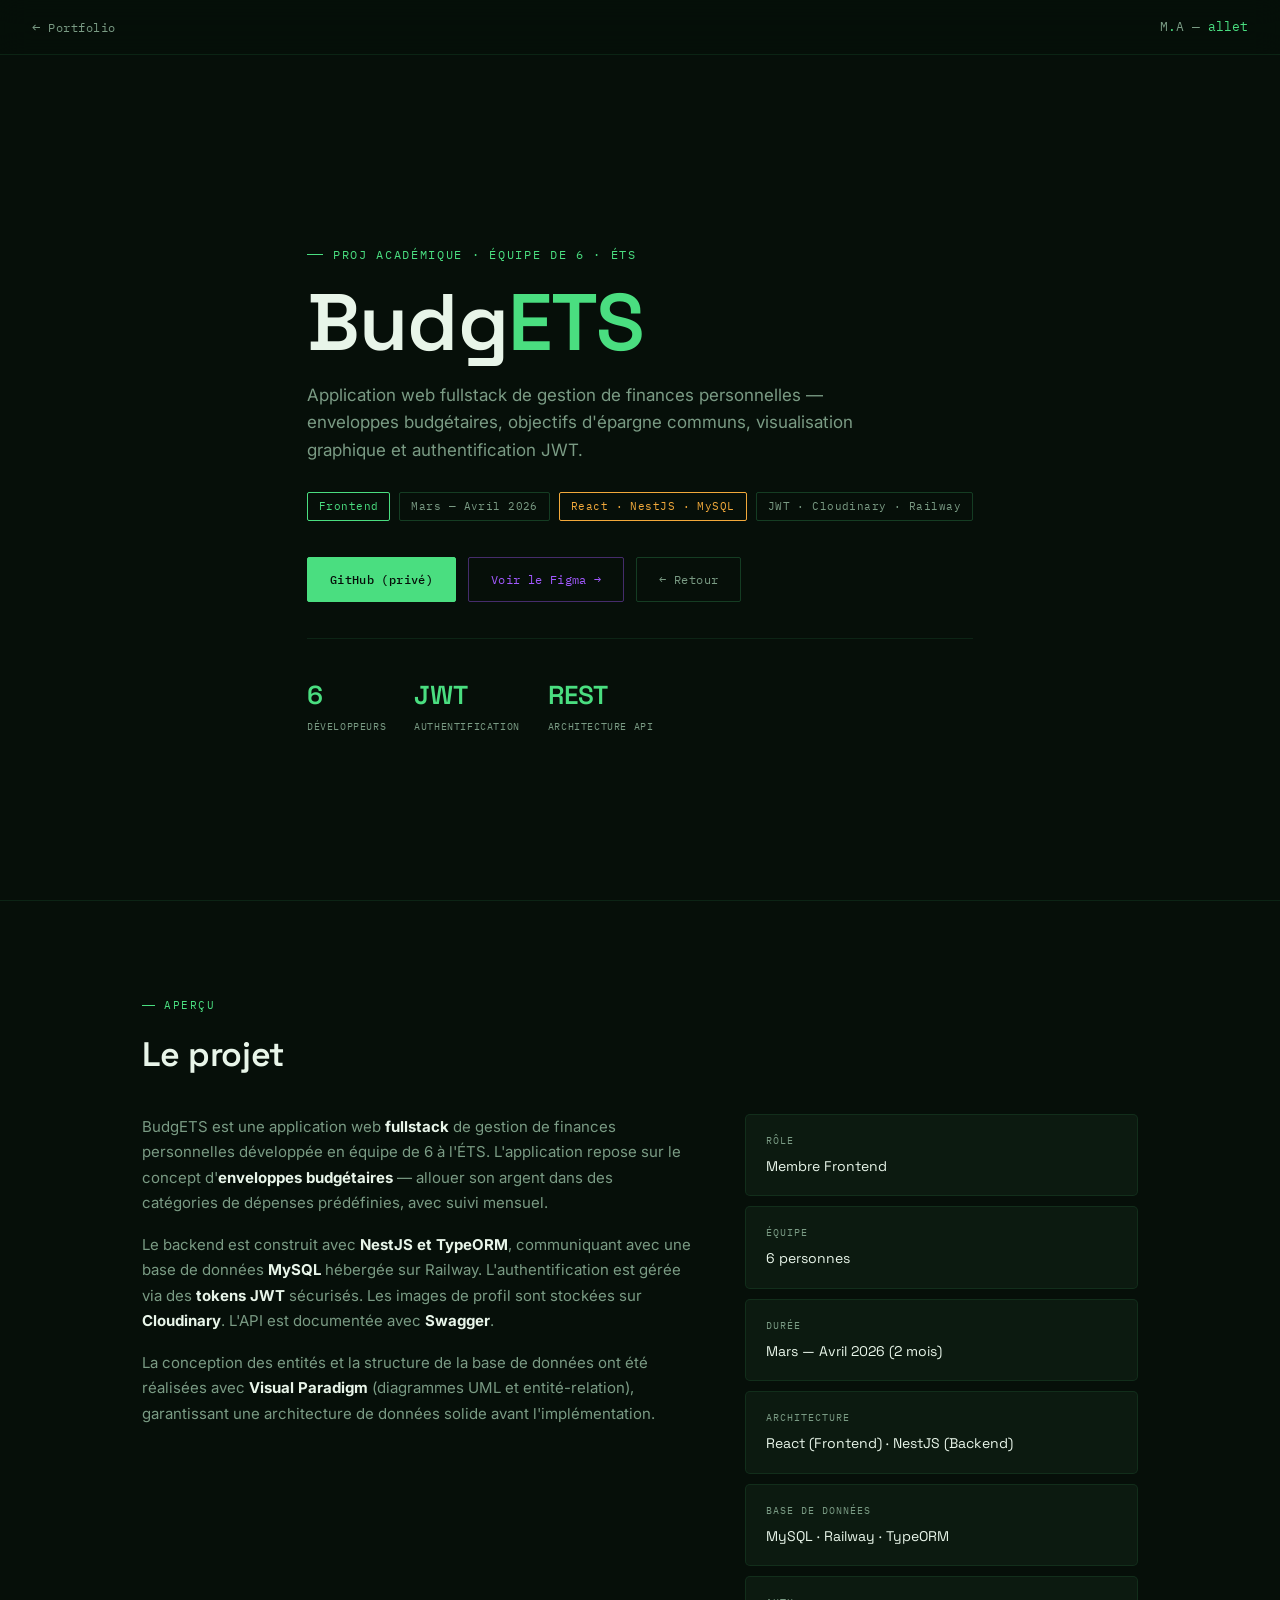
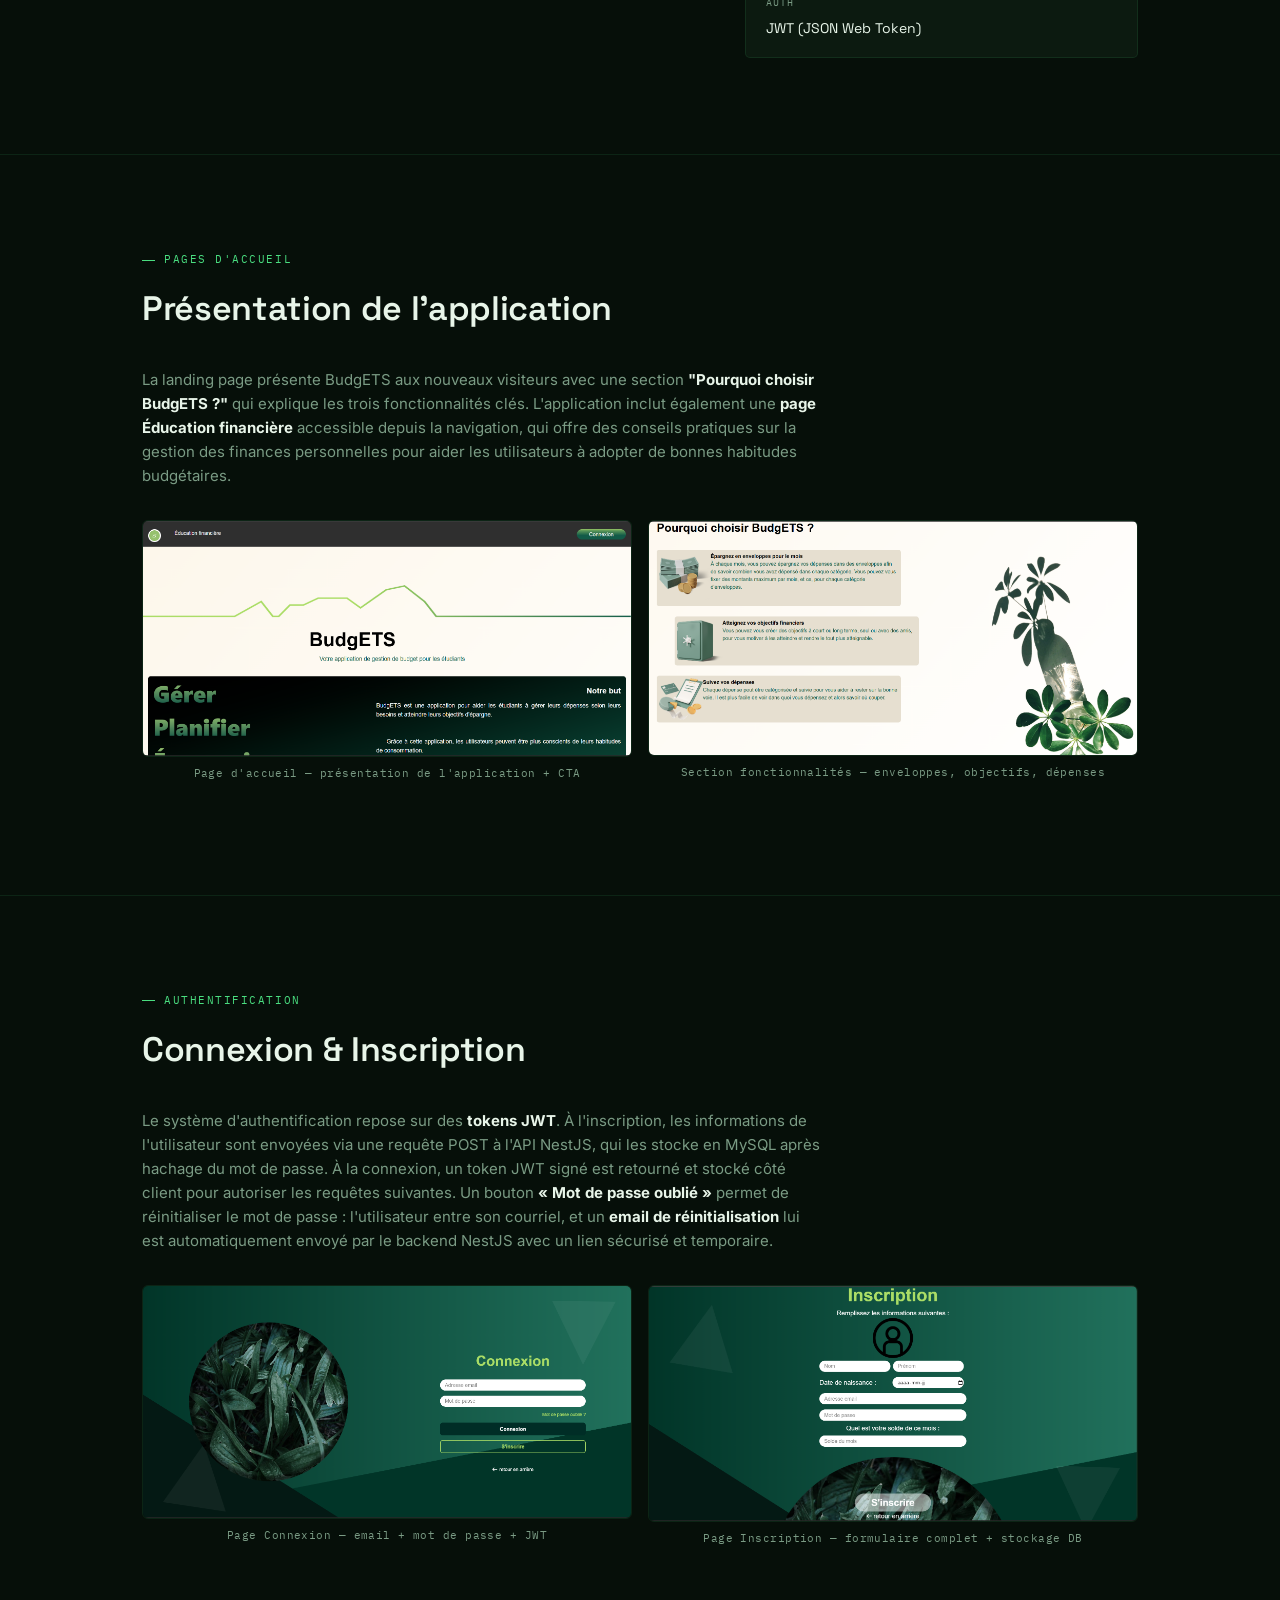
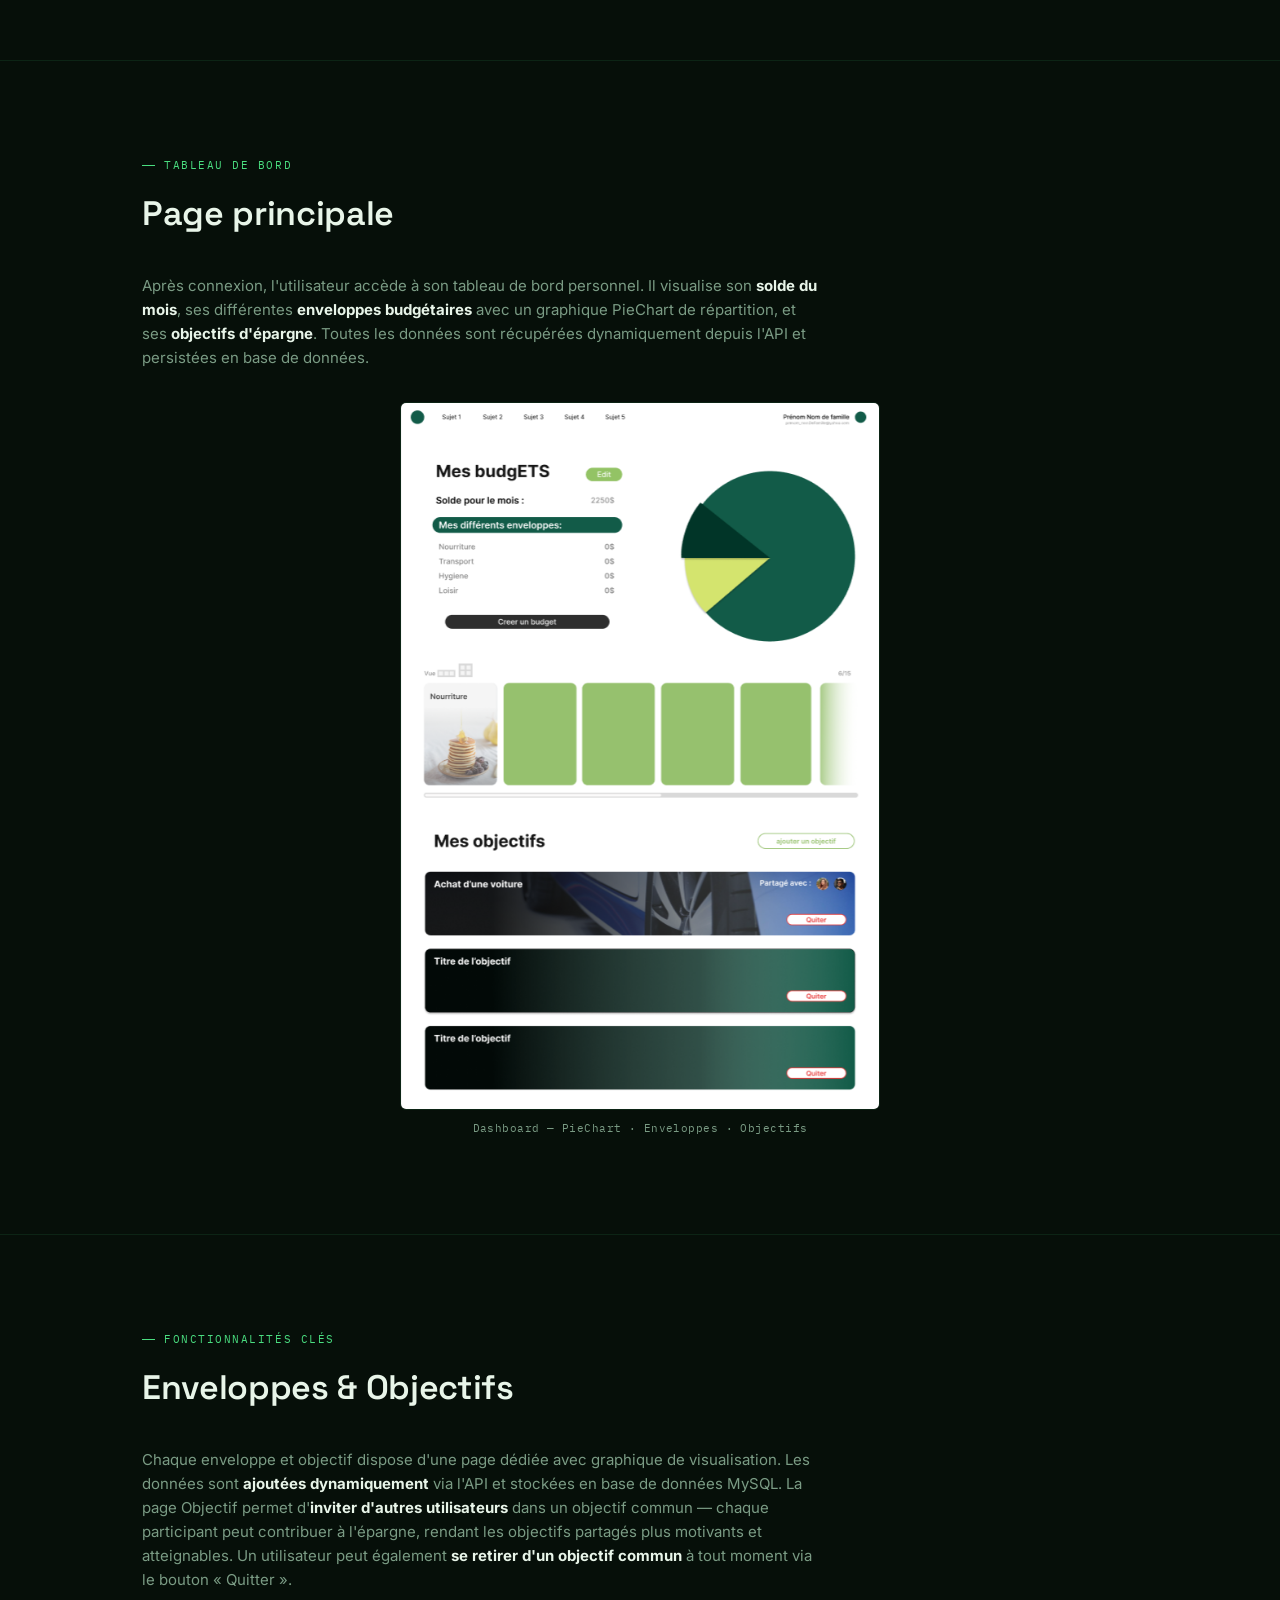
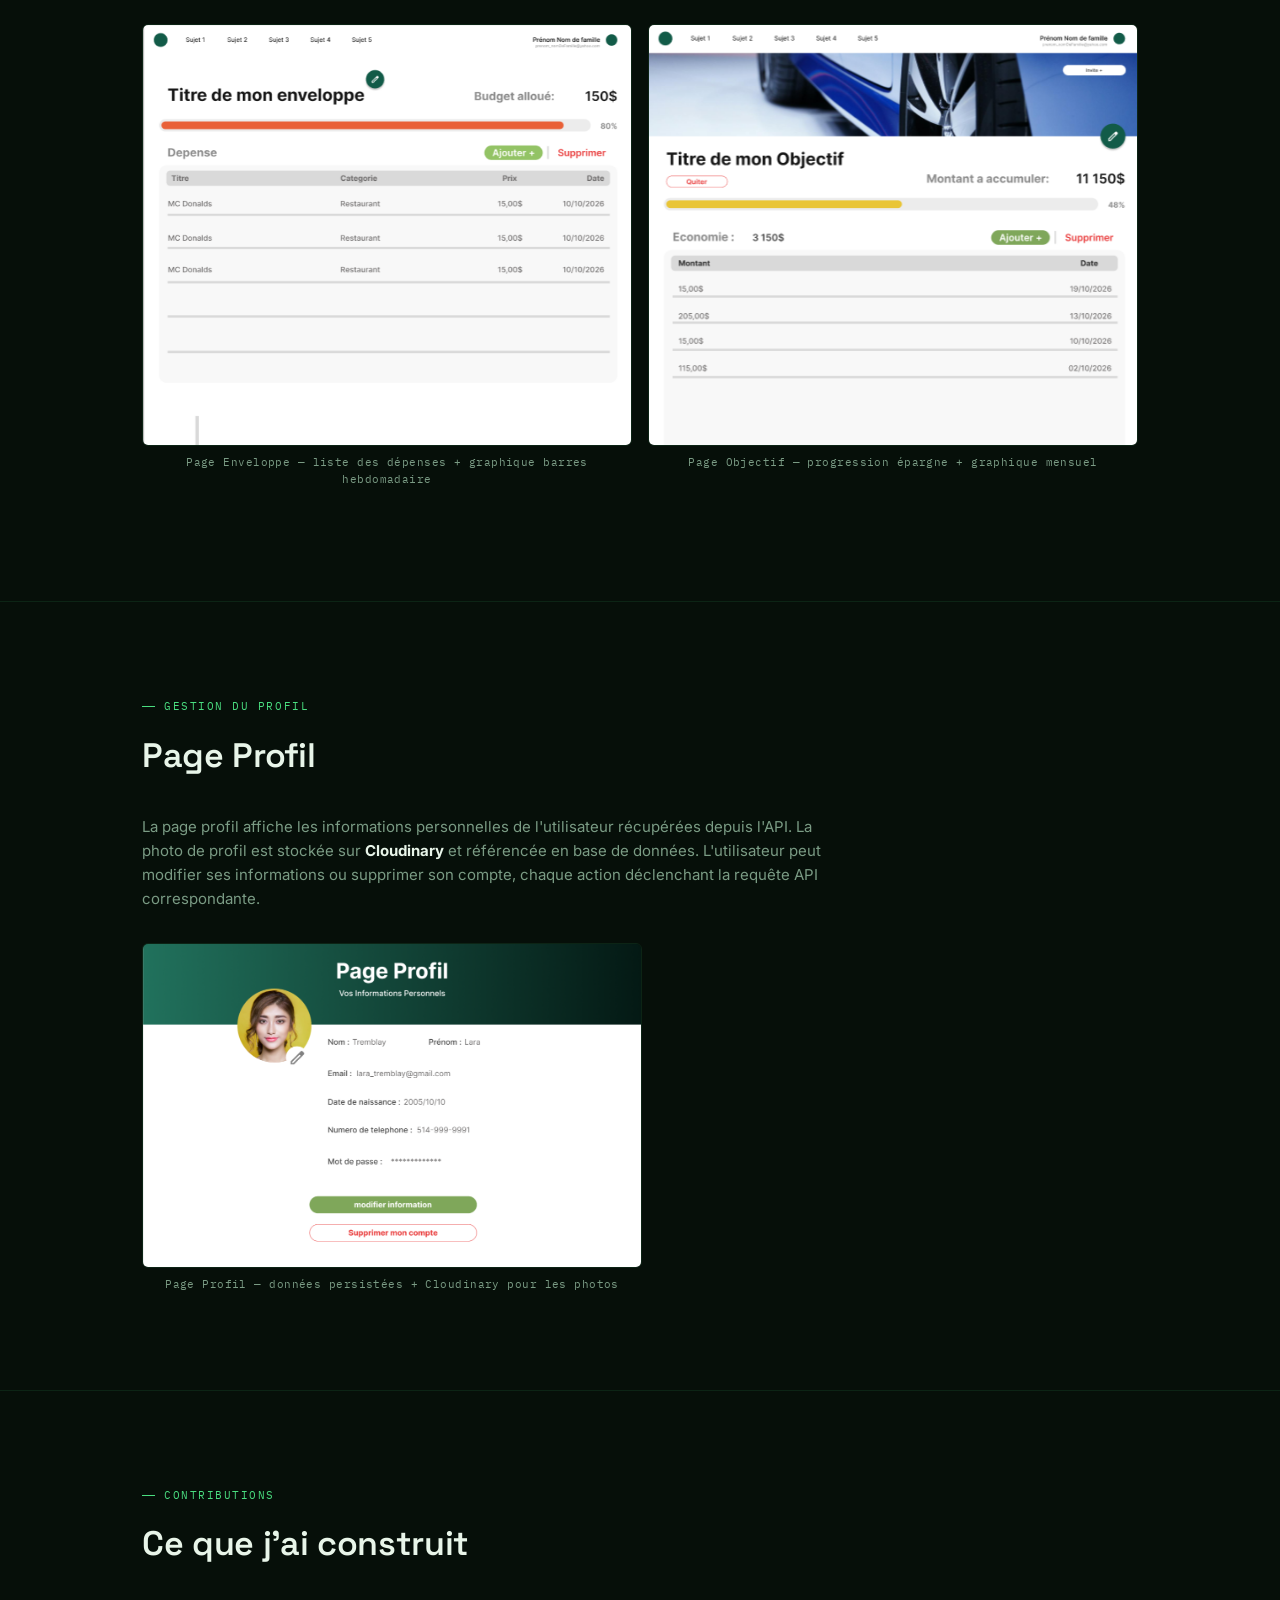
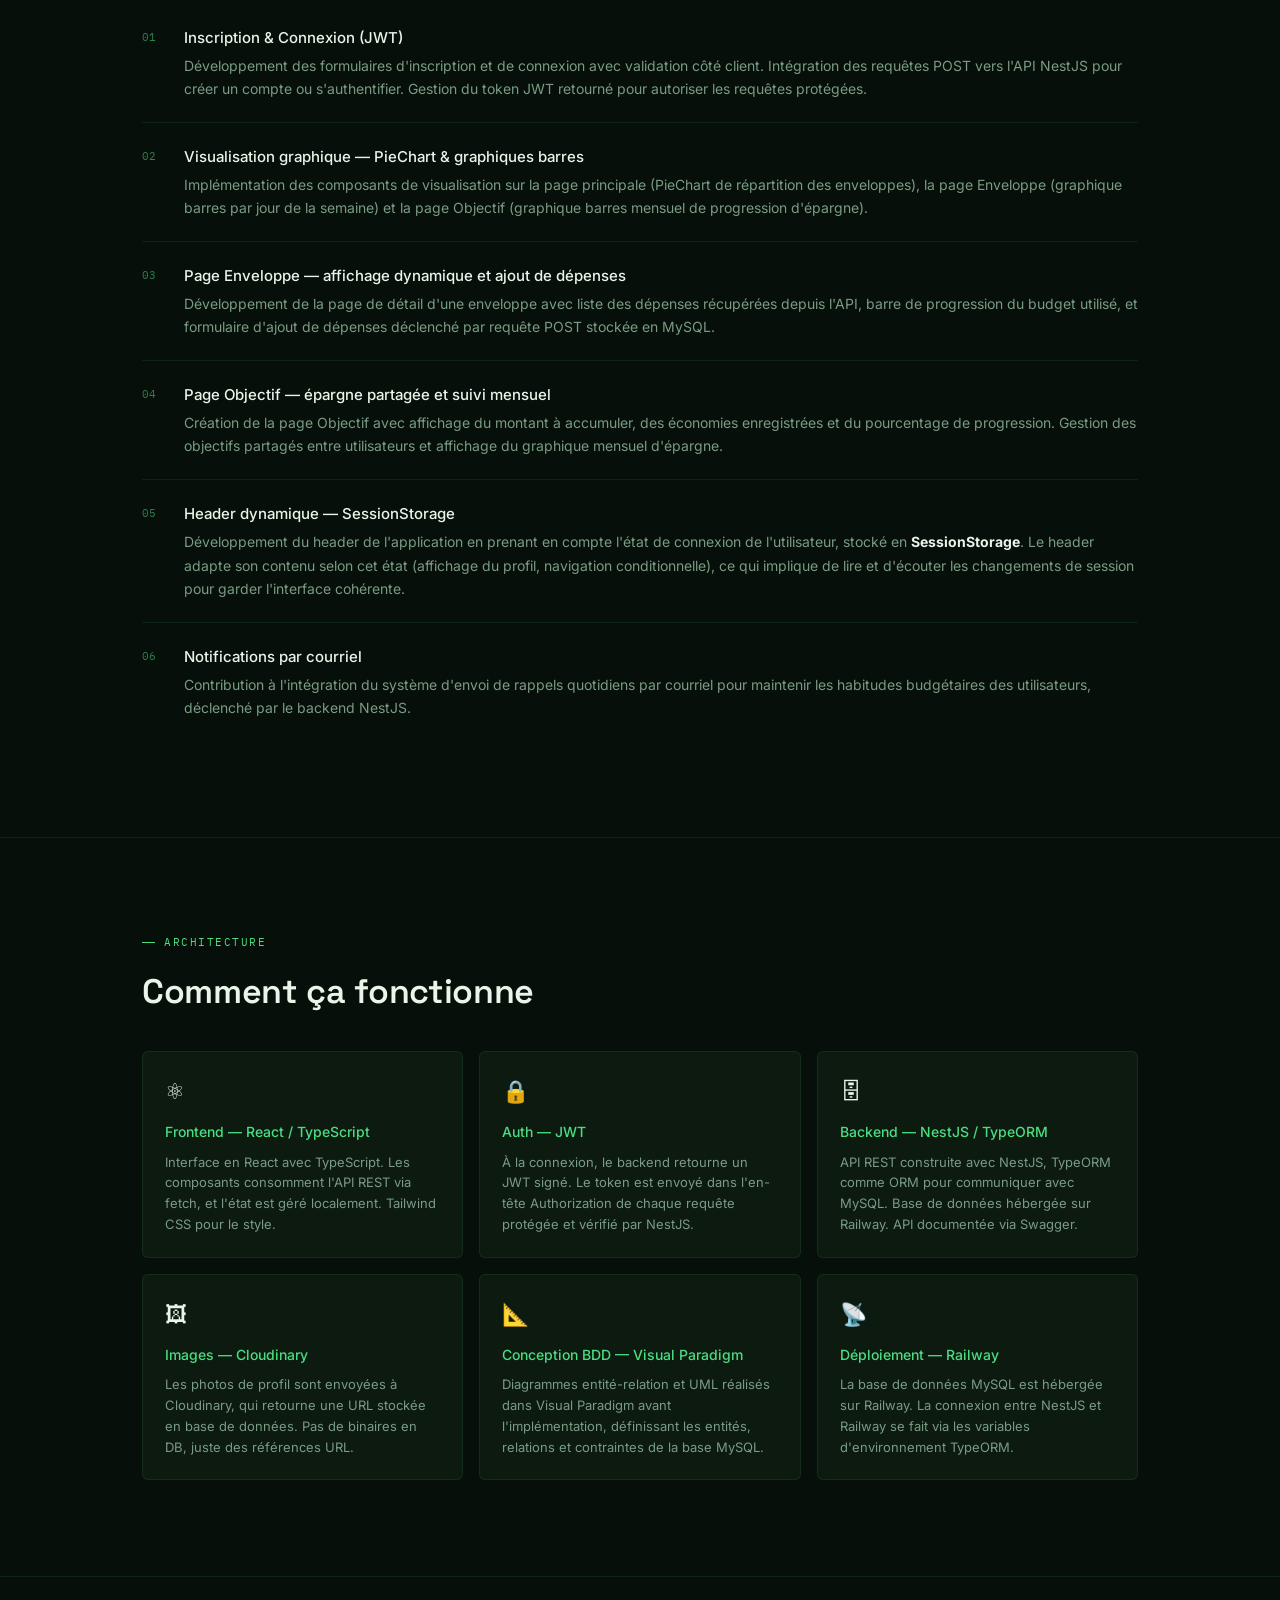
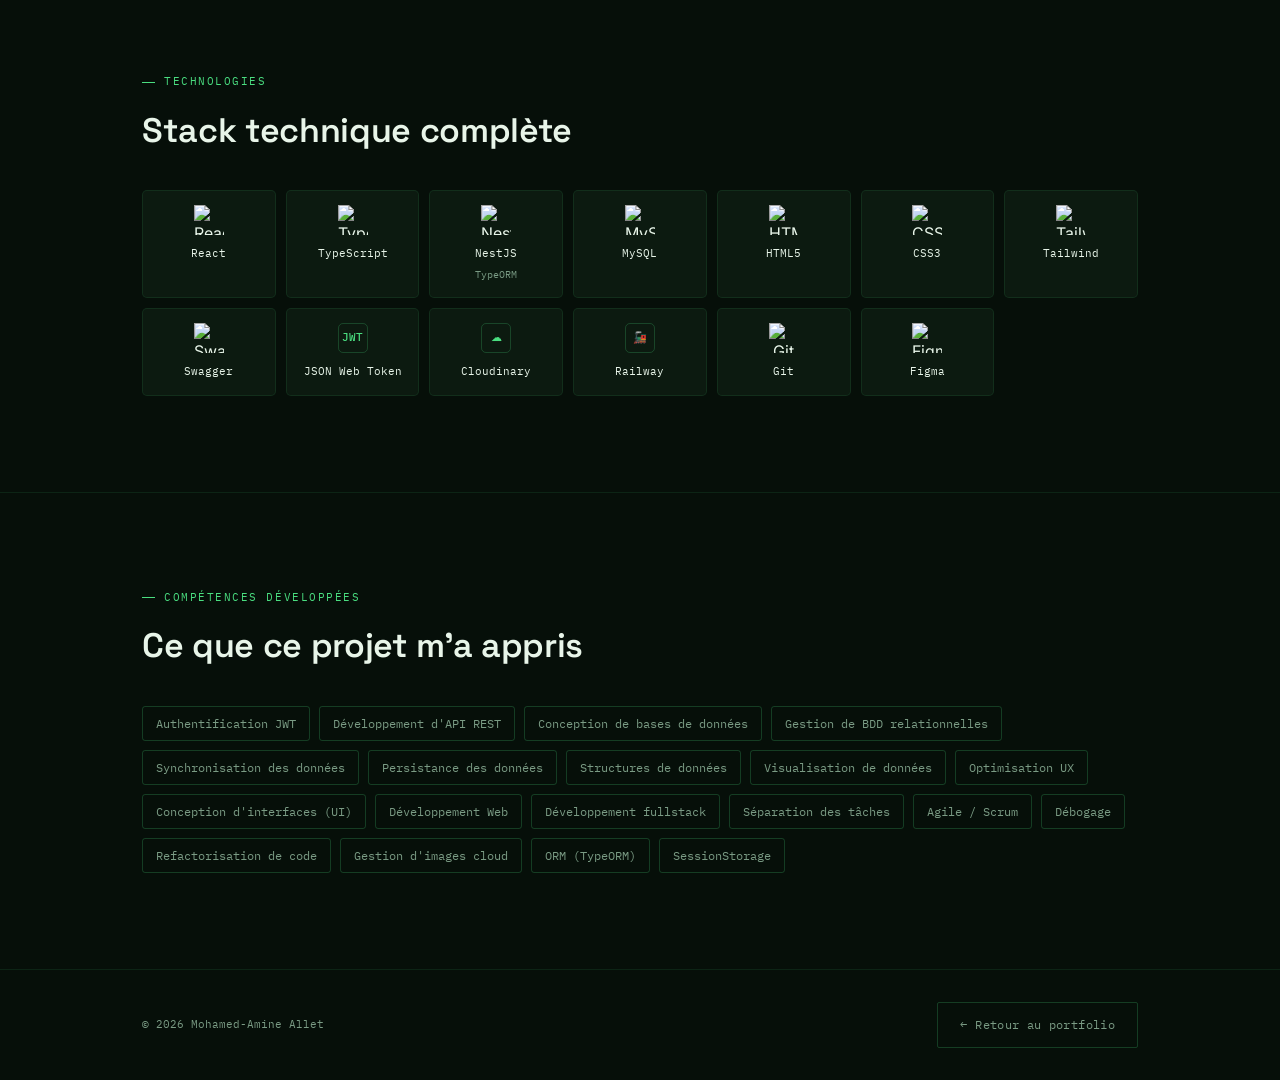
==== commit a3099915: "Pofination de la page BudgETS Visibilité des étoiles dans la page principale augmenté(en plus d'en a" ====
--- a/projects/budgets.html
+++ b/projects/budgets.html
@@ -156,7 +156,7 @@
   <canvas id="proj-canvas"></canvas>
   <div class="wrap">
     <div class="proj-hero-content">
-      <div class="proj-eyebrow">Projet académique · Équipe de 6 · ÉTS</div>
+      <div class="proj-eyebrow" data-i18n="hero_tagline_budgets">Projet académique · Équipe de 6 · ÉTS</div>
       <h1 class="proj-title">Budg<span>ETS</span></h1>
       <p class="proj-tagline">Application web fullstack de gestion de finances personnelles — enveloppes budgétaires, objectifs d'épargne communs, visualisation graphique et authentification JWT.</p>
       <div class="proj-meta">
@@ -447,6 +447,16 @@
 </footer>
 
 <script src="https://cdnjs.cloudflare.com/ajax/libs/three.js/r128/three.min.js"></script>
+<script src="../data/translations.js"></script>
+<script src="../js/i18n.js"></script>
+<script>
+document.addEventListener("DOMContentLoaded",()=>{
+  I18n.init();
+});
+
+</script>
+
+
 <script>
 const io=new IntersectionObserver(e=>e.forEach(x=>{if(x.isIntersecting){x.target.classList.add('in');io.unobserve(x.target);}}),{threshold:.10});
 document.querySelectorAll('.reveal').forEach(el=>io.observe(el));
@@ -488,5 +498,6 @@
   })();
 })();
 </script>
+
 </body>
 </html>
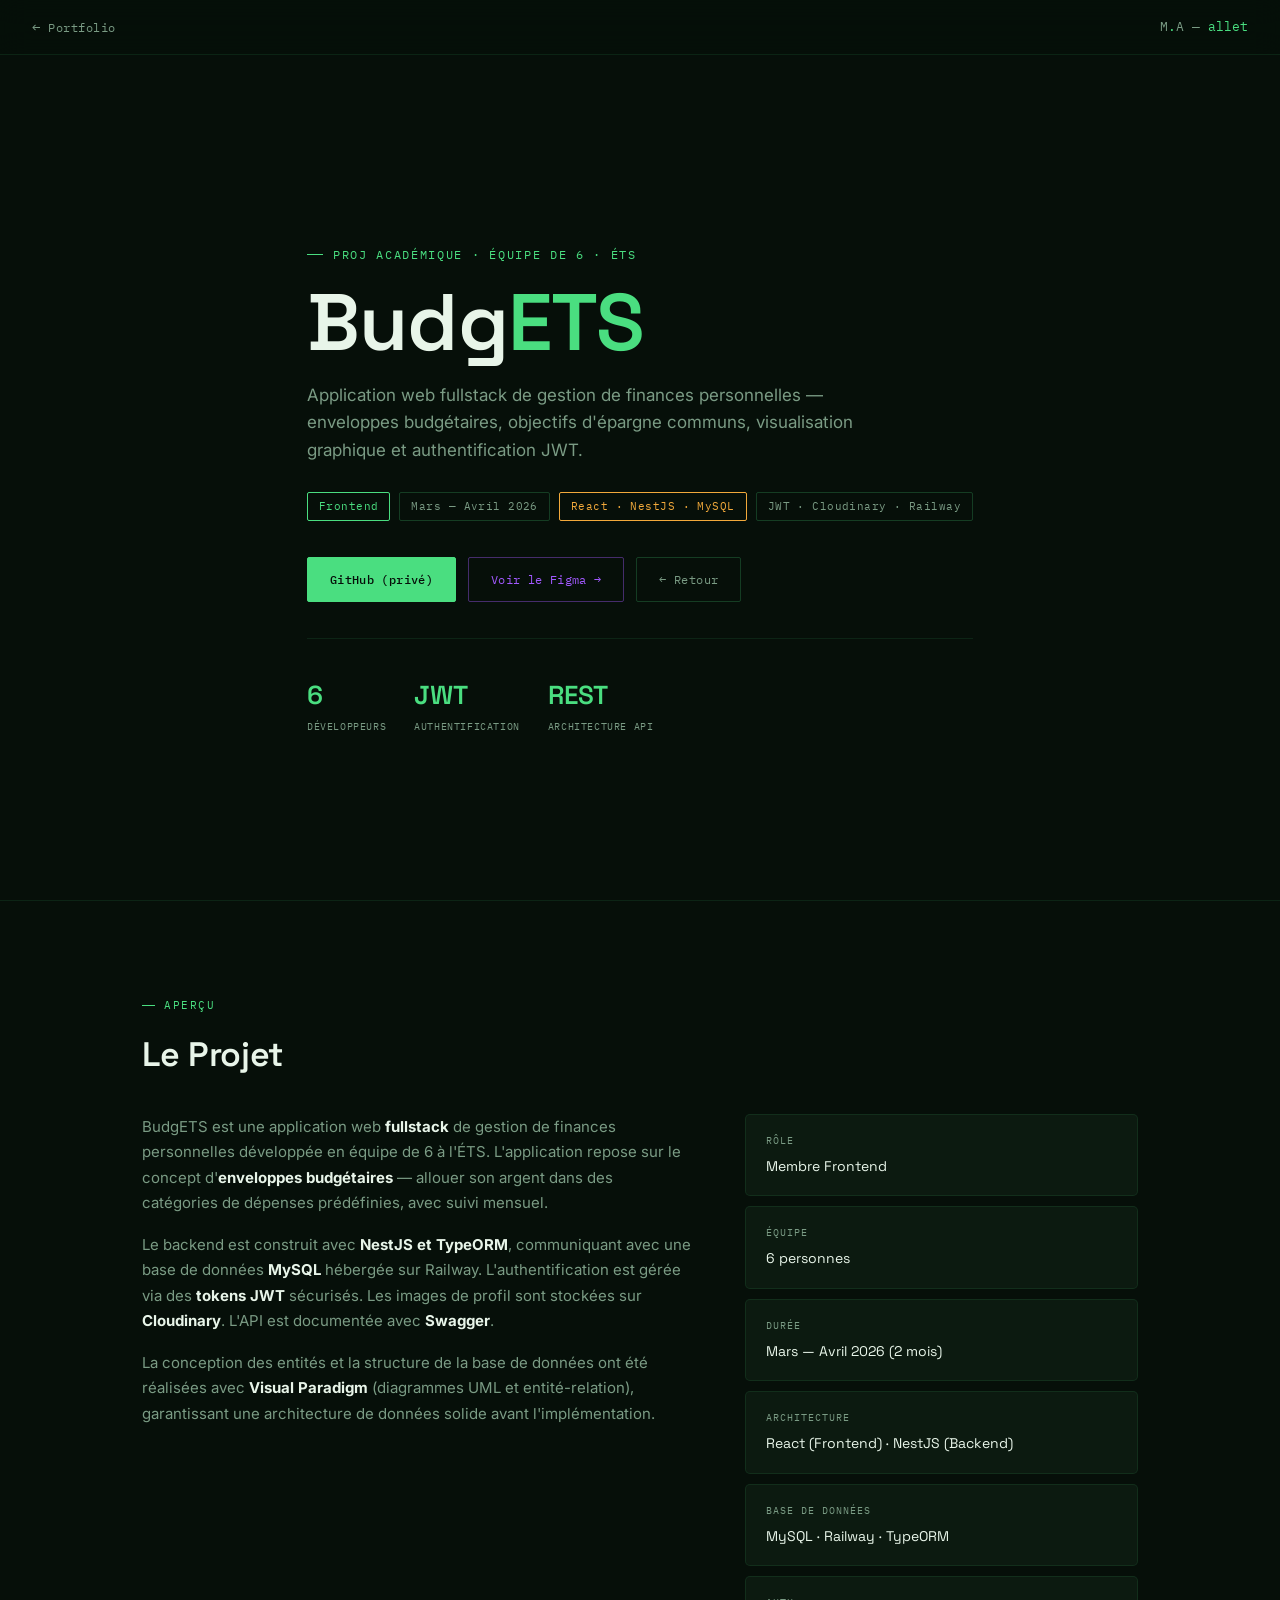
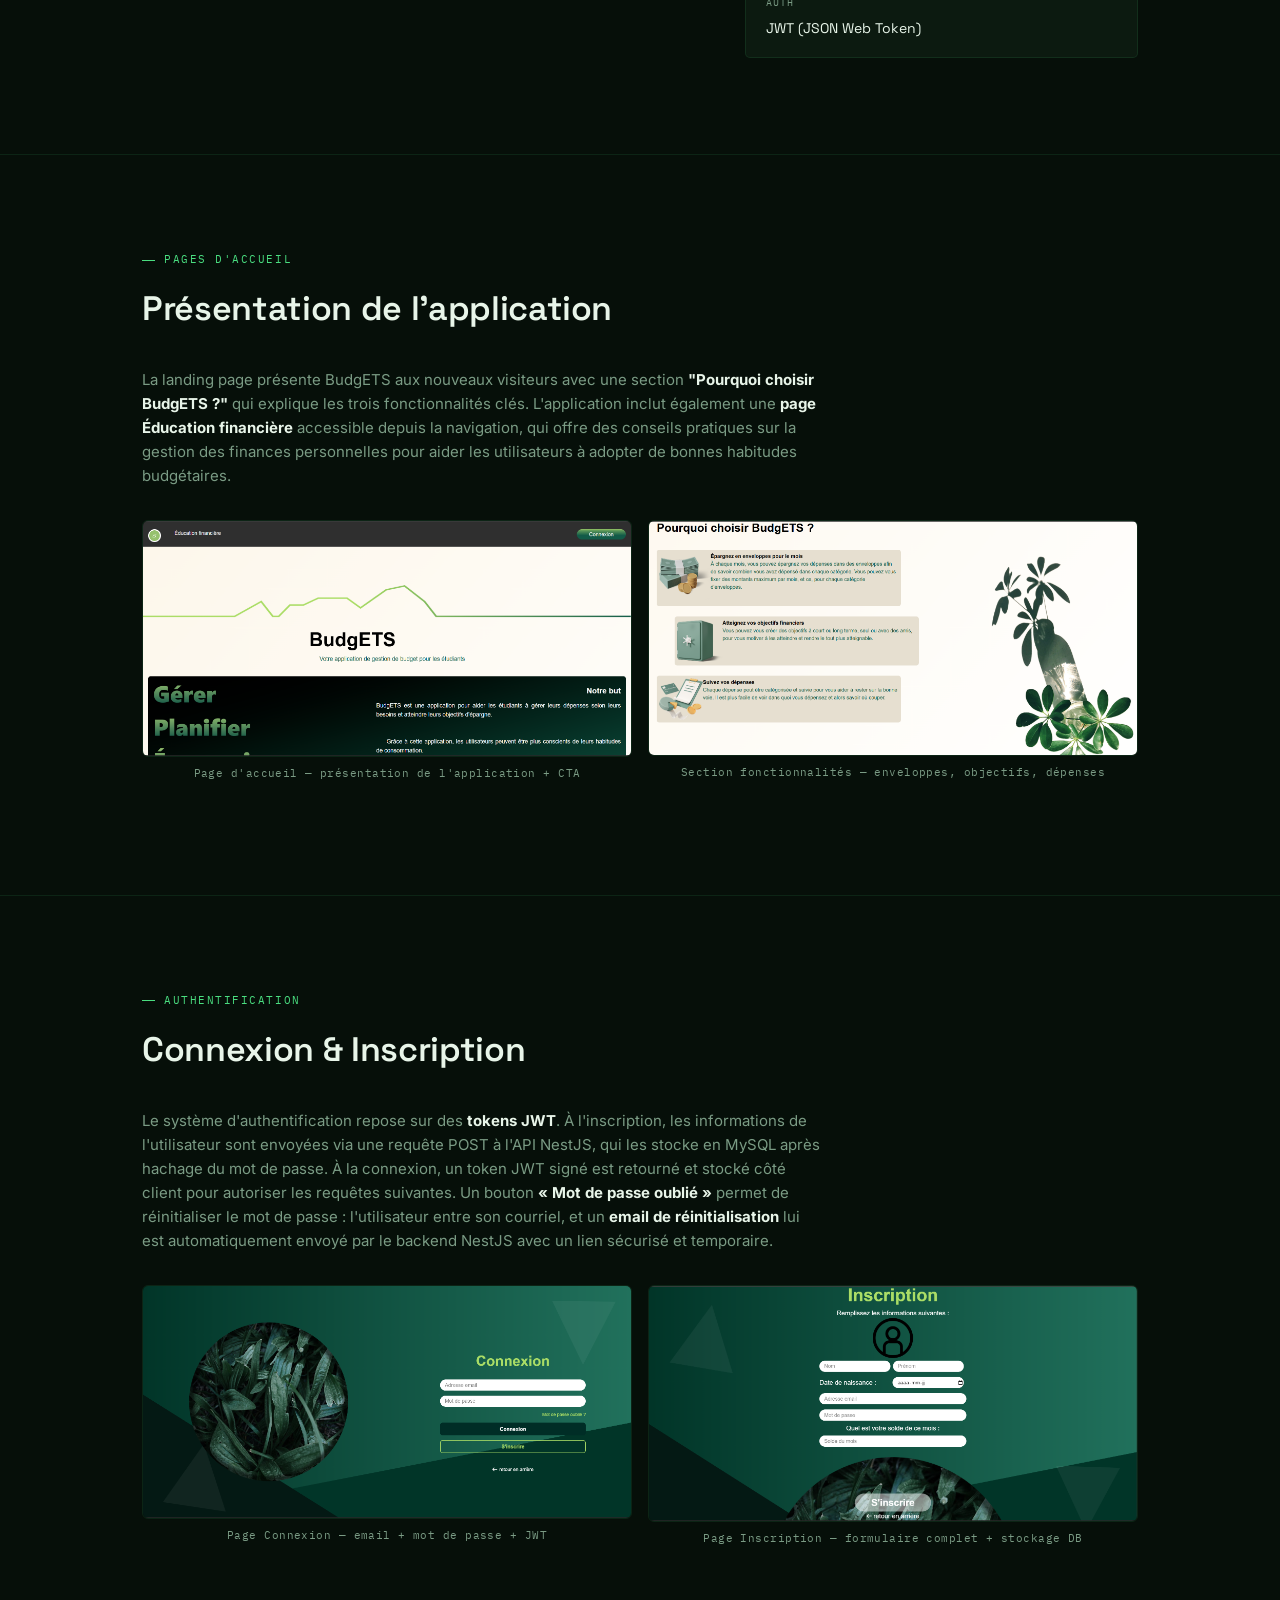
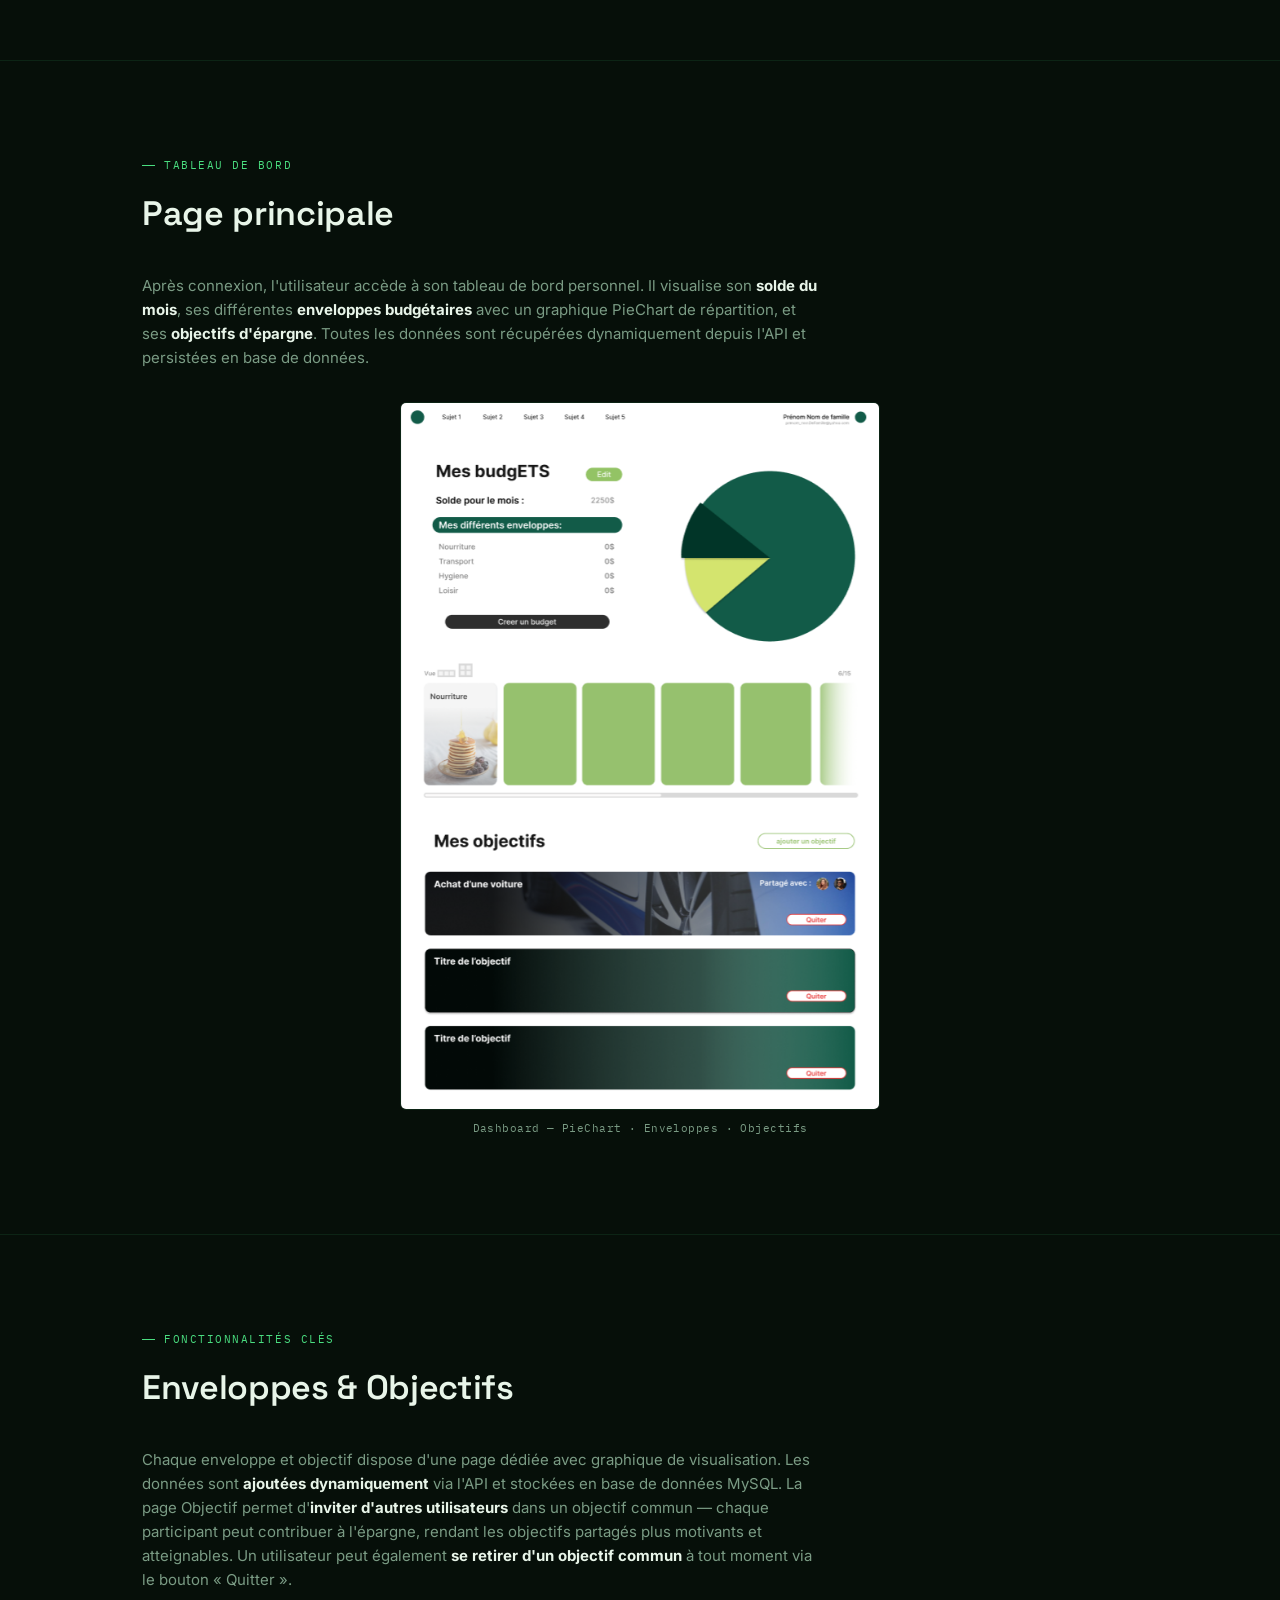
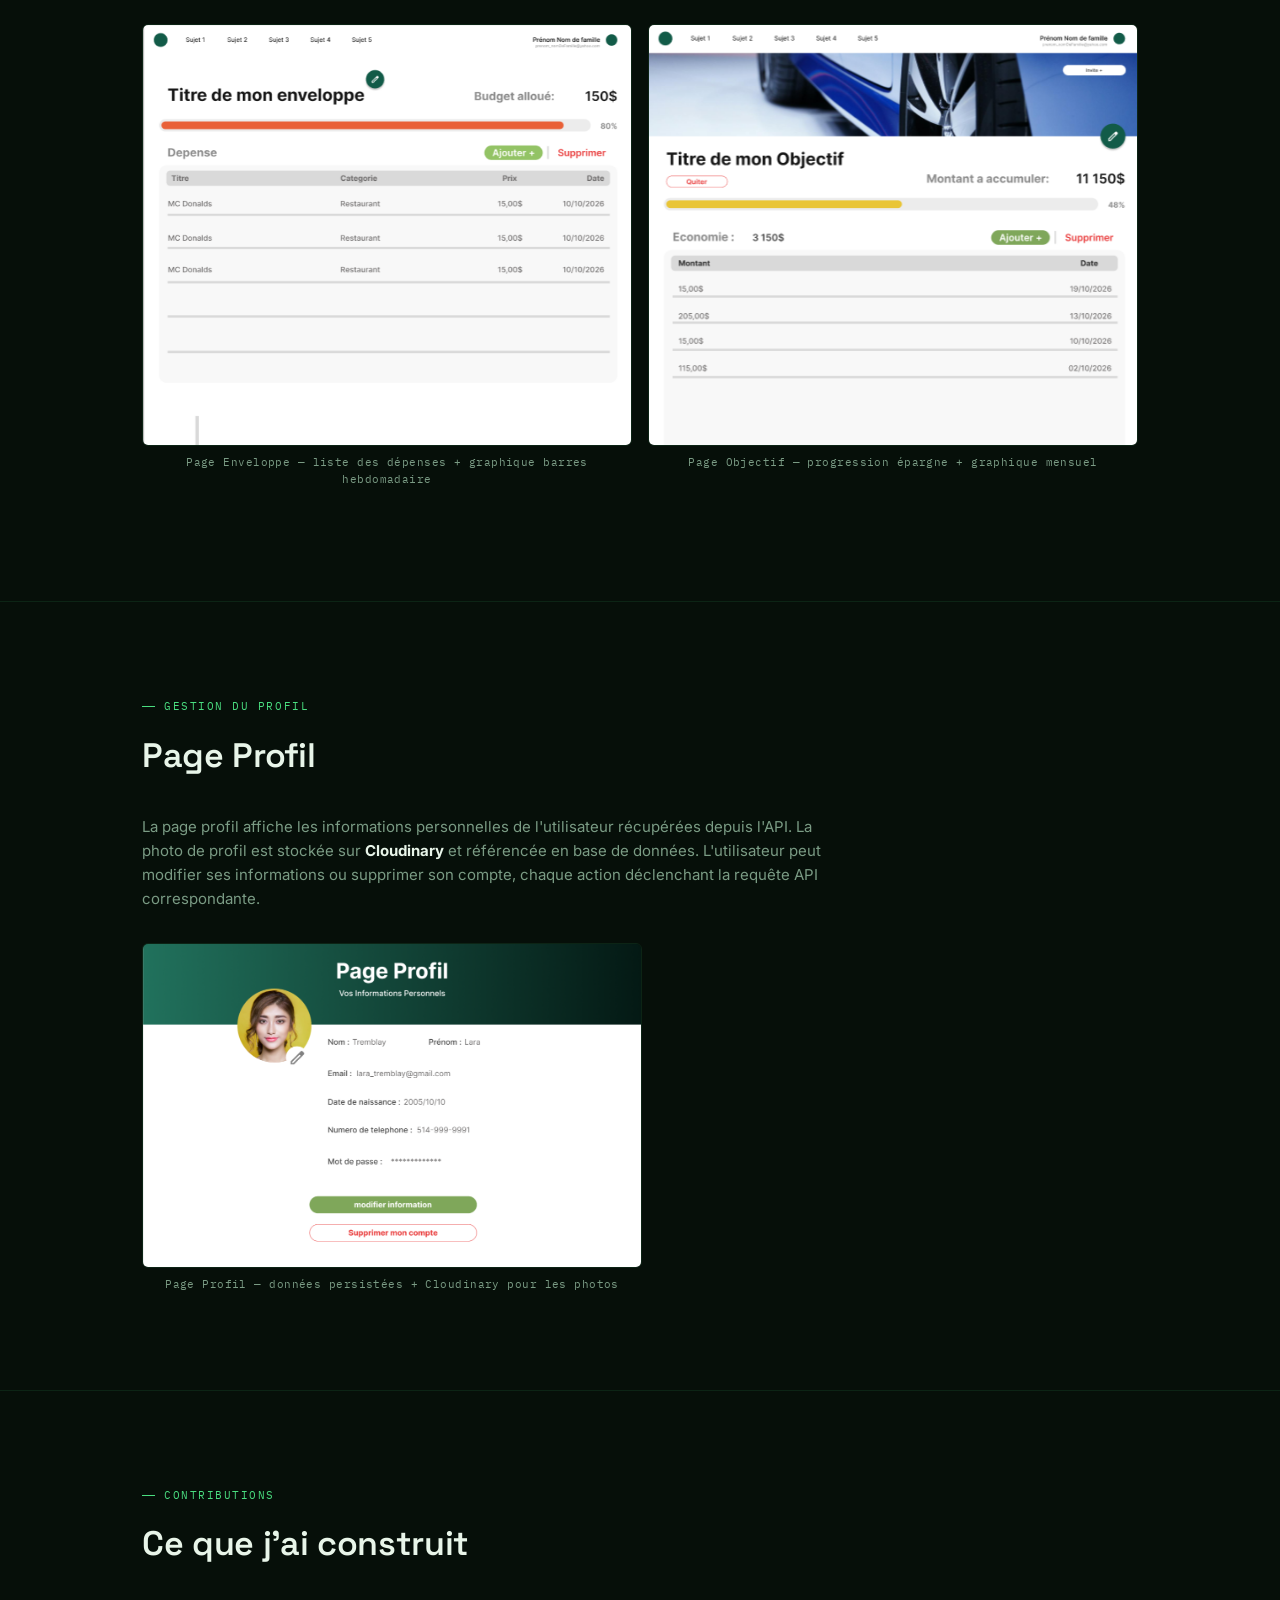
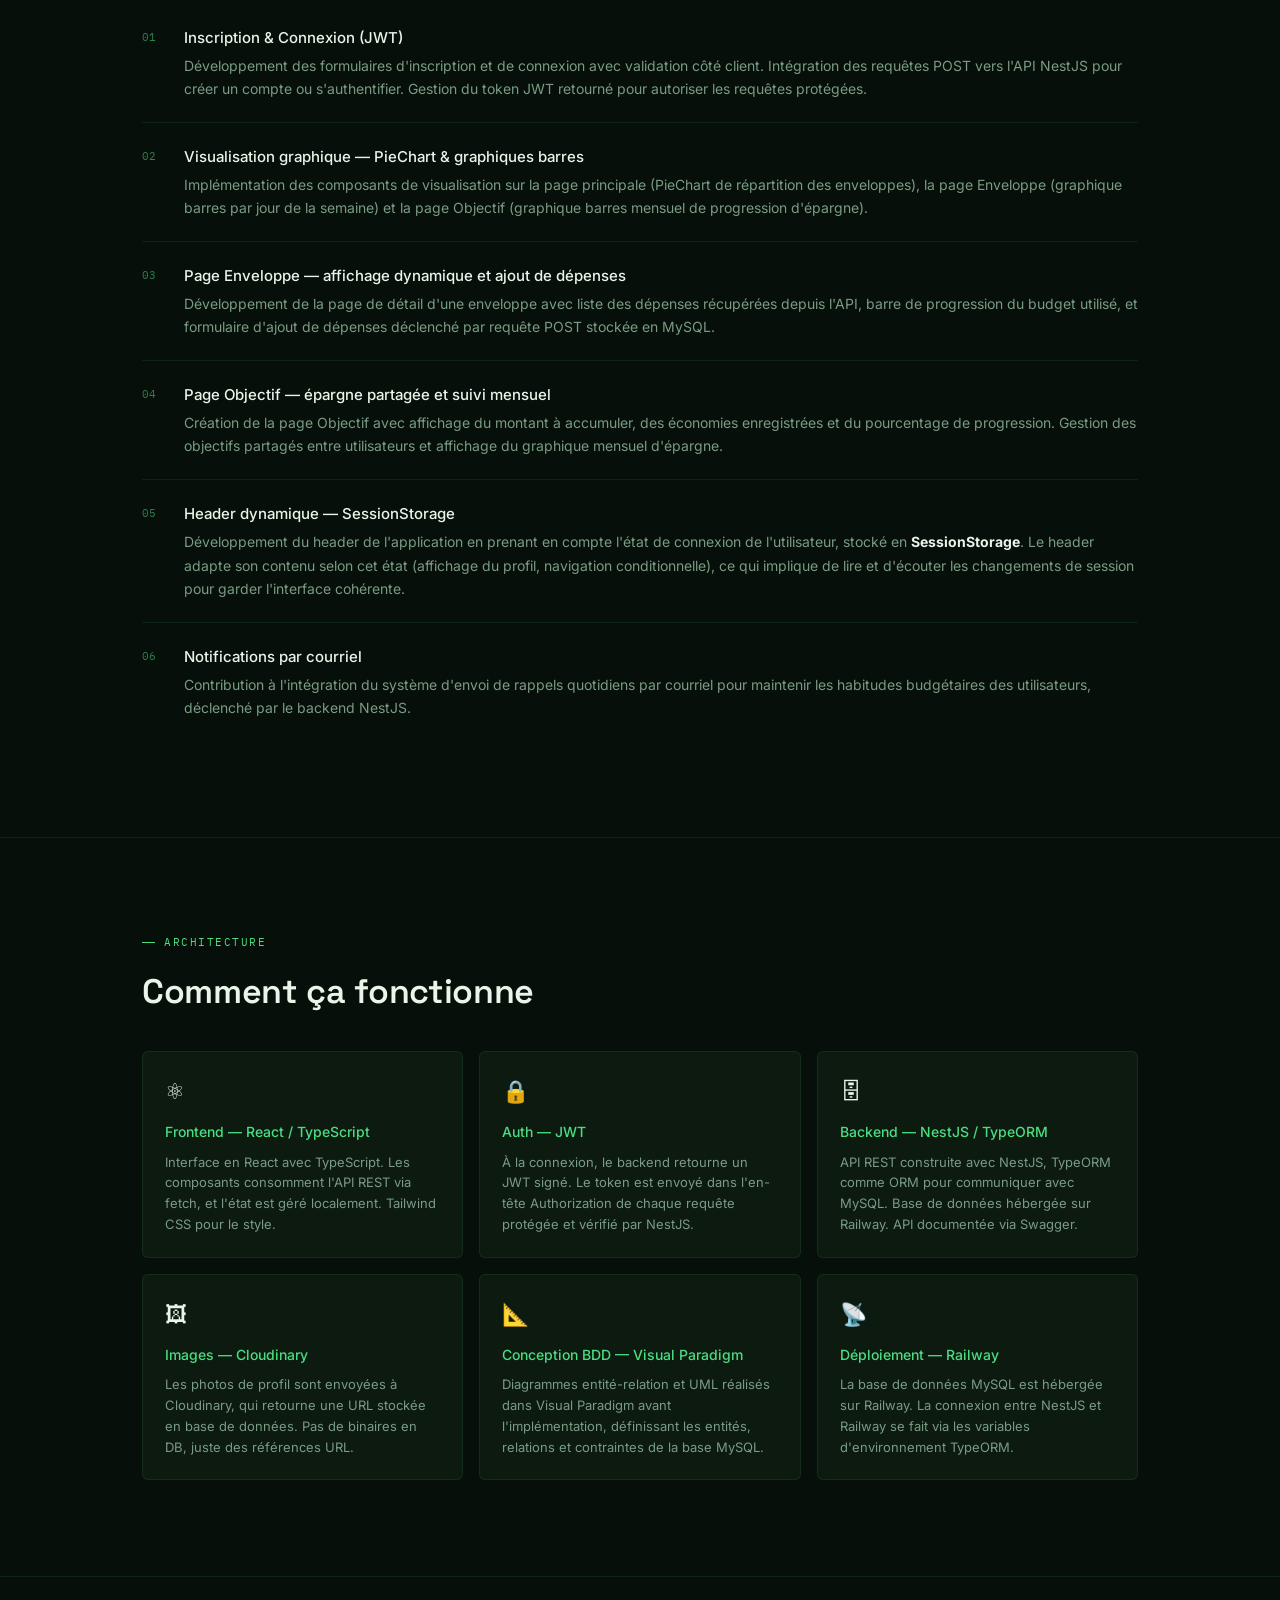
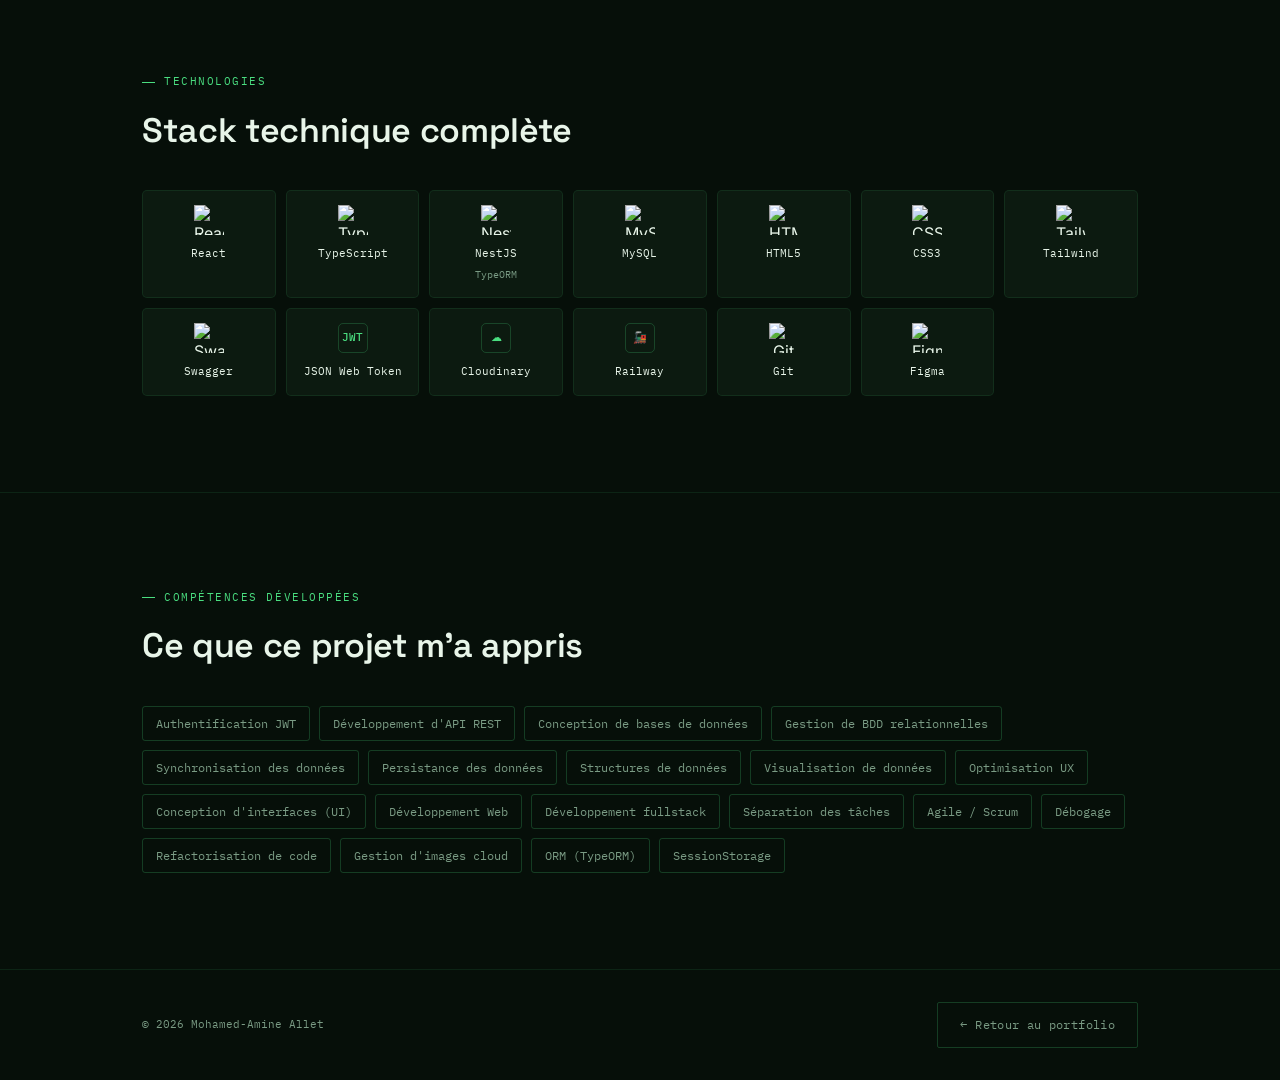
==== commit af07b7b6: "traduction de la page budgets.html" ====
--- a/projects/budgets.html
+++ b/projects/budgets.html
@@ -147,7 +147,7 @@
 <body>
 
 <nav class="back-nav">
-  <a href="../index.html" class="back-btn">Portfolio</a>
+  <a href="../index.html" class="back-btn" data-i18n="nav_portfolio_back">Portfolio</a>
   <div class="nav-logo">M<span>.</span>A — <span>allet</span></div>
 </nav>
 
@@ -158,22 +158,22 @@
     <div class="proj-hero-content">
       <div class="proj-eyebrow" data-i18n="hero_tagline_budgets">Projet académique · Équipe de 6 · ÉTS</div>
       <h1 class="proj-title">Budg<span>ETS</span></h1>
-      <p class="proj-tagline">Application web fullstack de gestion de finances personnelles — enveloppes budgétaires, objectifs d'épargne communs, visualisation graphique et authentification JWT.</p>
+      <p class="proj-tagline" data-i18n="proj_overview">Application web fullstack de gestion de finances personnelles — enveloppes budgétaires, objectifs d'épargne communs, visualisation graphique et authentification JWT.</p>
       <div class="proj-meta">
         <span class="meta-tag hi">Frontend</span>
-        <span class="meta-tag">Mars — Avril 2026</span>
+        <span class="meta-tag" data-i18n="proj_duration">Mars — Avril 2026</span>
         <span class="meta-tag am">React · NestJS · MySQL</span>
         <span class="meta-tag">JWT · Cloudinary · Railway</span>
       </div>
       <div class="proj-cta">
-        <a href="#" class="btn btn-primary ">GitHub (privé)</a>
-        <a href="https://www.figma.com/design/JIbi7fGumdA4ONli6Sludk/Untitled?node-id=0-1&t=0UA4sR3d47sYJoE9-1" target="_blank" rel="noopener" class="btn btn-ghost" style="border-color:rgba(162,89,255,.4);color:#a259ff">Voir le Figma →</a>
-        <a href="../index.html" class="btn btn-ghost">← Retour</a>
+        <a href="#" class="btn btn-primary " data-i18n="proj_github">GitHub (privé)</a>
+        <a href="https://www.figma.com/design/JIbi7fGumdA4ONli6Sludk/Untitled?node-id=0-1&t=0UA4sR3d47sYJoE9-1" target="_blank" rel="noopener" class="btn btn-ghost" style="border-color:rgba(162,89,255,.4);color:#a259ff" data-i18n="proj_figma">Voir le Figma →</a>
+        <a href="../index.html" class="btn btn-ghost" data-i18n="proj_back_btn">← Retour</a>
       </div>
       <div class="hero-stats">
-        <div class="hstat"><div class="hstat-val">6</div><div class="hstat-lbl">Développeurs</div></div>
-        <div class="hstat"><div class="hstat-val">JWT</div><div class="hstat-lbl">Authentification</div></div>
-        <div class="hstat"><div class="hstat-val">REST</div><div class="hstat-lbl">Architecture API</div></div>
+        <div class="hstat"><div class="hstat-val">6</div><div class="hstat-lbl" data-i18n="caracteristic_project_1">Développeurs</div></div>
+        <div class="hstat"><div class="hstat-val">JWT</div><div class="hstat-lbl" data-i18n="caracteristic_project_2">Authentification</div></div>
+        <div class="hstat"><div class="hstat-val">REST</div><div class="hstat-lbl" data-i18n="caracteristic_project_3">Architecture API</div></div>
       </div>
     </div>
   </div>
@@ -182,21 +182,21 @@
 <!-- ── APERÇU ── -->
 <section class="sec">
   <div class="wrap">
-    <div class="sec-ey reveal">Aperçu</div>
-    <h2 class="sec-t reveal">Le projet</h2>
+    <div class="sec-ey reveal" data-i18n="ov_hero">Aperçu</div>
+    <h2 class="sec-t reveal" data-i18n="ov_title">Le projet</h2>
     <div class="ov-grid">
       <div class="ov-text reveal d1">
-        <p>BudgETS est une application web <strong>fullstack</strong> de gestion de finances personnelles développée en équipe de 6 à l'ÉTS. L'application repose sur le concept d'<strong>enveloppes budgétaires</strong> — allouer son argent dans des catégories de dépenses prédéfinies, avec suivi mensuel.</p>
-        <p>Le backend est construit avec <strong>NestJS et TypeORM</strong>, communiquant avec une base de données <strong>MySQL</strong> hébergée sur Railway. L'authentification est gérée via des <strong>tokens JWT</strong> sécurisés. Les images de profil sont stockées sur <strong>Cloudinary</strong>. L'API est documentée avec <strong>Swagger</strong>.</p>
-        <p>La conception des entités et la structure de la base de données ont été réalisées avec <strong>Visual Paradigm</strong> (diagrammes UML et entité-relation), garantissant une architecture de données solide avant l'implémentation.</p>
+        <p data-i18n-html="ov_description_01">BudgETS est une application web <strong>fullstack</strong> de gestion de finances personnelles développée en équipe de 6 à l'ÉTS. L'application repose sur le concept d'<strong>enveloppes budgétaires</strong> — allouer son argent dans des catégories de dépenses prédéfinies, avec suivi mensuel.</p>
+        <p data-i18n-html="ov_description_02">Le backend est construit avec <strong>NestJS et TypeORM</strong>, communiquant avec une base de données <strong>MySQL</strong> hébergée sur Railway. L'authentification est gérée via des <strong>tokens JWT</strong> sécurisés. Les images de profil sont stockées sur <strong>Cloudinary</strong>. L'API est documentée avec <strong>Swagger</strong>.</p>
+        <p data-i18n-html="ov_description_03">La conception des entités et la structure de la base de données ont été réalisées avec <strong>Visual Paradigm</strong> (diagrammes UML et entité-relation), garantissant une architecture de données solide avant l'implémentation.</p>
       </div>
       <div class="reveal d2">
-        <div class="info-card"><div class="info-lbl">Rôle</div><div class="info-val">Membre Frontend</div></div>
-        <div class="info-card"><div class="info-lbl">Équipe</div><div class="info-val">6 personnes</div></div>
-        <div class="info-card"><div class="info-lbl">Durée</div><div class="info-val">Mars — Avril 2026 (2 mois)</div></div>
-        <div class="info-card"><div class="info-lbl">Architecture</div><div class="info-val">React (Frontend) · NestJS (Backend)</div></div>
-        <div class="info-card"><div class="info-lbl">Base de données</div><div class="info-val">MySQL · Railway · TypeORM</div></div>
-        <div class="info-card"><div class="info-lbl">Auth</div><div class="info-val">JWT (JSON Web Token)</div></div>
+        <div class="info-card"><div class="info-lbl" data-i18n="prjct_box_details_title_01">Rôle</div><div class="info-val" data-i18n="prjct_box_details_01">Membre Frontend</div></div>
+        <div class="info-card"><div class="info-lbl" data-i18n="prjct_box_details_title_02">Équipe</div><div class="info-val" data-i18n="prjct_box_details_02">6 personnes</div></div>
+        <div class="info-card"><div class="info-lbl" data-i18n="ov_duree_lbl">Durée</div><div class="info-val" data-i18n="ov_duree_val">Mars — Avril 2026 (2 mois)</div></div>
+        <div class="info-card"><div class="info-lbl" data-i18n="ov_archi_lbl">Architecture</div><div class="info-val" data-i18n="ov_archi_val">React (Frontend) · NestJS (Backend)</div></div>
+        <div class="info-card"><div class="info-lbl" data-i18n="ov_bd_lbl">Base de données</div><div class="info-val" data-i18n="ov_bd_val">MySQL · Railway · TypeORM</div></div>
+        <div class="info-card"><div class="info-lbl" data-i18n="ov_auth_lbl">Auth</div><div class="info-val" data-i18n="ov_auth_val">JWT (JSON Web Token)</div></div>
       </div>
     </div>
   </div>
@@ -205,19 +205,19 @@
 <!-- ── LANDING PAGE ── -->
 <section class="sec">
   <div class="wrap">
-    <div class="sec-ey reveal">Pages d'accueil</div>
-    <h2 class="sec-t reveal">Présentation de l'application</h2>
-    <p style="font-size:15px;color:var(--text-muted);max-width:680px;margin-bottom:32px" class="reveal d1">
+    <div class="sec-ey reveal" data-i18n="landing_ey">Pages d'accueil</div>
+    <h2 class="sec-t reveal" data-i18n="landing_title">Présentation de l'application</h2>
+    <p style="font-size:15px;color:var(--text-muted);max-width:680px;margin-bottom:32px" class="reveal d1" data-i18n-html="landing_desc">
       La landing page présente BudgETS aux nouveaux visiteurs avec une section <strong style="color:var(--text)">"Pourquoi choisir BudgETS ?"</strong> qui explique les trois fonctionnalités clés. L'application inclut également une <strong style="color:var(--text)">page Éducation financière</strong> accessible depuis la navigation, qui offre des conseils pratiques sur la gestion des finances personnelles pour aider les utilisateurs à adopter de bonnes habitudes budgétaires.
     </p>
     <div class="sc-pair reveal d1">
       <div>
         <div class="sc-img-wrap"><img src="../data/projects/images/BudgETS/PageAcceuil1.png" alt="Page d'accueil BudgETS - hero"></div>
-        <div class="sc-caption">Page d'accueil — présentation de l'application + CTA</div>
+        <div class="sc-caption" data-i18n="landing_caption_1">Page d'accueil — présentation de l'application + CTA</div>
       </div>
       <div>
         <div class="sc-img-wrap"><img src="../data/projects/images/BudgETS/PageAcceuil2.png" alt="Page d'accueil BudgETS - fonctionnalités"></div>
-        <div class="sc-caption">Section fonctionnalités — enveloppes, objectifs, dépenses</div>
+        <div class="sc-caption" data-i18n="landing_caption_2">Section fonctionnalités — enveloppes, objectifs, dépenses</div>
       </div>
     </div>
   </div>
@@ -226,19 +226,19 @@
 <!-- ── AUTH ── -->
 <section class="sec">
   <div class="wrap">
-    <div class="sec-ey reveal">Authentification</div>
-    <h2 class="sec-t reveal">Connexion & Inscription</h2>
-    <p style="font-size:15px;color:var(--text-muted);max-width:680px;margin-bottom:32px" class="reveal d1">
+    <div class="sec-ey reveal" data-i18n="auth_ey">Authentification</div>
+    <h2 class="sec-t reveal" data-i18n="auth_title">Connexion & Inscription</h2>
+    <p style="font-size:15px;color:var(--text-muted);max-width:680px;margin-bottom:32px" class="reveal d1" data-i18n-html="auth_desc">
       Le système d'authentification repose sur des <strong style="color:var(--text)">tokens JWT</strong>. À l'inscription, les informations de l'utilisateur sont envoyées via une requête POST à l'API NestJS, qui les stocke en MySQL après hachage du mot de passe. À la connexion, un token JWT signé est retourné et stocké côté client pour autoriser les requêtes suivantes. Un bouton <strong style="color:var(--text)">«&nbsp;Mot de passe oublié&nbsp;»</strong> permet de réinitialiser le mot de passe : l'utilisateur entre son courriel, et un <strong style="color:var(--text)">email de réinitialisation</strong> lui est automatiquement envoyé par le backend NestJS avec un lien sécurisé et temporaire.
     </p>
     <div class="sc-pair reveal d1">
       <div>
         <div class="sc-img-wrap"><img src="../data/projects/images/BudgETS/PageConnexion.png" alt="Page de connexion"></div>
-        <div class="sc-caption">Page Connexion — email + mot de passe + JWT</div>
+        <div class="sc-caption" data-i18n="auth_caption_1">Page Connexion — email + mot de passe + JWT</div>
       </div>
       <div>
         <div class="sc-img-wrap"><img src="../data/projects/images/BudgETS/Inscription.png" alt="Page d'inscription"></div>
-        <div class="sc-caption">Page Inscription — formulaire complet + stockage DB</div>
+        <div class="sc-caption" data-i18n="auth_caption_2">Page Inscription — formulaire complet + stockage DB</div>
       </div>
     </div>
   </div>
@@ -247,14 +247,14 @@
 <!-- ── DASHBOARD ── -->
 <section class="sec">
   <div class="wrap">
-    <div class="sec-ey reveal">Tableau de bord</div>
-    <h2 class="sec-t reveal">Page principale</h2>
-    <p style="font-size:15px;color:var(--text-muted);max-width:680px;margin-bottom:32px" class="reveal d1">
+    <div class="sec-ey reveal" data-i18n="dash_ey">Tableau de bord</div>
+    <h2 class="sec-t reveal" data-i18n="dash_title">Page principale</h2>
+    <p style="font-size:15px;color:var(--text-muted);max-width:680px;margin-bottom:32px" class="reveal d1" data-i18n-html="dash_desc">
       Après connexion, l'utilisateur accède à son tableau de bord personnel. Il visualise son <strong style="color:var(--text)">solde du mois</strong>, ses différentes <strong style="color:var(--text)">enveloppes budgétaires</strong> avec un graphique PieChart de répartition, et ses <strong style="color:var(--text)">objectifs d'épargne</strong>. Toutes les données sont récupérées dynamiquement depuis l'API et persistées en base de données.
     </p>
     <div class="reveal d1">
       <div class="sc-img-wrap" style="max-width:480px;margin:0 auto"><img src="../data/projects/images/BudgETS/PagePrincipale.png" alt="Page principale BudgETS" style="object-fit:cover;object-position:top;width:100%"></div>
-      <div class="sc-caption" style="text-align:center;margin-top:10px">Dashboard — PieChart · Enveloppes · Objectifs</div>
+      <div class="sc-caption" style="text-align:center;margin-top:10px" data-i18n="dash_caption">Dashboard — PieChart · Enveloppes · Objectifs</div>
     </div>
   </div>
 </section>
@@ -262,19 +262,19 @@
 <!-- ── ENVELOPPE + OBJECTIF ── -->
 <section class="sec">
   <div class="wrap">
-    <div class="sec-ey reveal">Fonctionnalités clés</div>
-    <h2 class="sec-t reveal">Enveloppes & Objectifs</h2>
-    <p style="font-size:15px;color:var(--text-muted);max-width:680px;margin-bottom:32px" class="reveal d1">
+    <div class="sec-ey reveal" data-i18n="env_ey">Fonctionnalités clés</div>
+    <h2 class="sec-t reveal" data-i18n="env_title">Enveloppes & Objectifs</h2>
+    <p style="font-size:15px;color:var(--text-muted);max-width:680px;margin-bottom:32px" class="reveal d1" data-i18n-html="env_desc">
       Chaque enveloppe et objectif dispose d'une page dédiée avec graphique de visualisation. Les données sont <strong style="color:var(--text)">ajoutées dynamiquement</strong> via l'API et stockées en base de données MySQL. La page Objectif permet d'<strong style="color:var(--text)">inviter d'autres utilisateurs</strong> dans un objectif commun — chaque participant peut contribuer à l'épargne, rendant les objectifs partagés plus motivants et atteignables. Un utilisateur peut également <strong style="color:var(--text)">se retirer d'un objectif commun</strong> à tout moment via le bouton «&nbsp;Quitter&nbsp;».
     </p>
     <div class="sc-pair reveal d1">
       <div>
         <div class="sc-img-wrap"><img src="../data/projects/images/BudgETS/PageEnveloppe.png" alt="Page Enveloppe" style="object-fit:cover;object-position:top;height:420px;width:100%"></div>
-        <div class="sc-caption">Page Enveloppe — liste des dépenses + graphique barres hebdomadaire</div>
+        <div class="sc-caption" data-i18n="env_caption_1">Page Enveloppe — liste des dépenses + graphique barres hebdomadaire</div>
       </div>
       <div>
         <div class="sc-img-wrap"><img src="../data/projects/images/BudgETS/PageObjectif.png" alt="Page Objectif" style="object-fit:cover;object-position:top;height:420px;width:100%"></div>
-        <div class="sc-caption">Page Objectif — progression épargne + graphique mensuel</div>
+        <div class="sc-caption" data-i18n="env_caption_2">Page Objectif — progression épargne + graphique mensuel</div>
       </div>
     </div>
   </div>
@@ -283,14 +283,14 @@
 <!-- ── PROFIL ── -->
 <section class="sec">
   <div class="wrap">
-    <div class="sec-ey reveal">Gestion du profil</div>
-    <h2 class="sec-t reveal">Page Profil</h2>
-    <p style="font-size:15px;color:var(--text-muted);max-width:680px;margin-bottom:32px" class="reveal d1">
+    <div class="sec-ey reveal" data-i18n="profil_ey">Gestion du profil</div>
+    <h2 class="sec-t reveal" data-i18n="profil_title">Page Profil</h2>
+    <p style="font-size:15px;color:var(--text-muted);max-width:680px;margin-bottom:32px" class="reveal d1" data-i18n-html="profil_desc">
       La page profil affiche les informations personnelles de l'utilisateur récupérées depuis l'API. La photo de profil est stockée sur <strong style="color:var(--text)">Cloudinary</strong> et référencée en base de données. L'utilisateur peut modifier ses informations ou supprimer son compte, chaque action déclenchant la requête API correspondante.
     </p>
     <div class="reveal d1" style="max-width:500px">
       <div class="sc-img-wrap"><img src="../data/projects/images/BudgETS/PageProfile.png" alt="Page Profil"></div>
-      <div class="sc-caption" style="margin-top:8px">Page Profil — données persistées + Cloudinary pour les photos</div>
+      <div class="sc-caption" style="margin-top:8px" data-i18n="profil_caption">Page Profil — données persistées + Cloudinary pour les photos</div>
     </div>
   </div>
 </section>
@@ -298,49 +298,49 @@
 <!-- ── CONTRIBUTIONS ── -->
 <section class="sec">
   <div class="wrap">
-    <div class="sec-ey reveal">Contributions</div>
-    <h2 class="sec-t reveal">Ce que j'ai construit</h2>
+    <div class="sec-ey reveal" data-i18n="contrib_ey">Contributions</div>
+    <h2 class="sec-t reveal" data-i18n="contrib_title">Ce que j'ai construit</h2>
     <ul class="contrib-list">
       <li class="reveal">
         <span class="c-num">01</span>
         <div class="c-body">
-          <div class="c-title">Inscription & Connexion (JWT)</div>
-          <div class="c-text">Développement des formulaires d'inscription et de connexion avec validation côté client. Intégration des requêtes POST vers l'API NestJS pour créer un compte ou s'authentifier. Gestion du token JWT retourné pour autoriser les requêtes protégées.</div>
+          <div class="c-title" data-i18n="contrib_1_title">Inscription & Connexion (JWT)</div>
+          <div class="c-text" data-i18n="contrib_1_text">Développement des formulaires d'inscription et de connexion avec validation côté client. Intégration des requêtes POST vers l'API NestJS pour créer un compte ou s'authentifier. Gestion du token JWT retourné pour autoriser les requêtes protégées.</div>
         </div>
       </li>
       <li class="reveal d1">
         <span class="c-num">02</span>
         <div class="c-body">
-          <div class="c-title">Visualisation graphique — PieChart & graphiques barres</div>
-          <div class="c-text">Implémentation des composants de visualisation sur la page principale (PieChart de répartition des enveloppes), la page Enveloppe (graphique barres par jour de la semaine) et la page Objectif (graphique barres mensuel de progression d'épargne).</div>
+          <div class="c-title" data-i18n="contrib_2_title">Visualisation graphique — PieChart & graphiques barres</div>
+          <div class="c-text" data-i18n="contrib_2_text">Implémentation des composants de visualisation sur la page principale (PieChart de répartition des enveloppes), la page Enveloppe (graphique barres par jour de la semaine) et la page Objectif (graphique barres mensuel de progression d'épargne).</div>
         </div>
       </li>
       <li class="reveal d2">
         <span class="c-num">03</span>
         <div class="c-body">
-          <div class="c-title">Page Enveloppe — affichage dynamique et ajout de dépenses</div>
-          <div class="c-text">Développement de la page de détail d'une enveloppe avec liste des dépenses récupérées depuis l'API, barre de progression du budget utilisé, et formulaire d'ajout de dépenses déclenché par requête POST stockée en MySQL.</div>
+          <div class="c-title" data-i18n="contrib_3_title">Page Enveloppe — affichage dynamique et ajout de dépenses</div>
+          <div class="c-text" data-i18n="contrib_3_text">Développement de la page de détail d'une enveloppe avec liste des dépenses récupérées depuis l'API, barre de progression du budget utilisé, et formulaire d'ajout de dépenses déclenché par requête POST stockée en MySQL.</div>
         </div>
       </li>
       <li class="reveal d3">
         <span class="c-num">04</span>
         <div class="c-body">
-          <div class="c-title">Page Objectif — épargne partagée et suivi mensuel</div>
-          <div class="c-text">Création de la page Objectif avec affichage du montant à accumuler, des économies enregistrées et du pourcentage de progression. Gestion des objectifs partagés entre utilisateurs et affichage du graphique mensuel d'épargne.</div>
+          <div class="c-title" data-i18n="contrib_4_title">Page Objectif — épargne partagée et suivi mensuel</div>
+          <div class="c-text" data-i18n="contrib_4_text">Création de la page Objectif avec affichage du montant à accumuler, des économies enregistrées et du pourcentage de progression. Gestion des objectifs partagés entre utilisateurs et affichage du graphique mensuel d'épargne.</div>
         </div>
       </li>
       <li class="reveal">
         <span class="c-num">05</span>
         <div class="c-body">
-          <div class="c-title">Header dynamique — SessionStorage</div>
-          <div class="c-text">Développement du header de l'application en prenant en compte l'état de connexion de l'utilisateur, stocké en <strong style="color:var(--text)">SessionStorage</strong>. Le header adapte son contenu selon cet état (affichage du profil, navigation conditionnelle), ce qui implique de lire et d'écouter les changements de session pour garder l'interface cohérente.</div>
+          <div class="c-title" data-i18n="contrib_5_title">Header dynamique — SessionStorage</div>
+          <div class="c-text" data-i18n-html="contrib_5_text">Développement du header de l'application en prenant en compte l'état de connexion de l'utilisateur, stocké en <strong style="color:var(--text)">SessionStorage</strong>. Le header adapte son contenu selon cet état (affichage du profil, navigation conditionnelle), ce qui implique de lire et d'écouter les changements de session pour garder l'interface cohérente.</div>
         </div>
       </li>
       <li class="reveal d1">
         <span class="c-num">06</span>
         <div class="c-body">
-          <div class="c-title">Notifications par courriel</div>
-          <div class="c-text">Contribution à l'intégration du système d'envoi de rappels quotidiens par courriel pour maintenir les habitudes budgétaires des utilisateurs, déclenché par le backend NestJS.</div>
+          <div class="c-title" data-i18n="contrib_6_title">Notifications par courriel</div>
+          <div class="c-text" data-i18n="contrib_6_text">Contribution à l'intégration du système d'envoi de rappels quotidiens par courriel pour maintenir les habitudes budgétaires des utilisateurs, déclenché par le backend NestJS.</div>
         </div>
       </li>
     </ul>
@@ -350,38 +350,38 @@
 <!-- ── ARCHITECTURE ── -->
 <section class="sec">
   <div class="wrap">
-    <div class="sec-ey reveal">Architecture</div>
-    <h2 class="sec-t reveal">Comment ça fonctionne</h2>
+    <div class="sec-ey reveal" data-i18n="arch_ey">Architecture</div>
+    <h2 class="sec-t reveal" data-i18n="arch_title">Comment ça fonctionne</h2>
     <div class="arch-grid reveal d1">
       <div class="arch-card">
         <div class="arch-icon">⚛</div>
-        <div class="arch-title">Frontend — React / TypeScript</div>
-        <div class="arch-desc">Interface en React avec TypeScript. Les composants consomment l'API REST via fetch, et l'état est géré localement. Tailwind CSS pour le style.</div>
+        <div class="arch-title" data-i18n="arch_1_title">Frontend — React / TypeScript</div>
+        <div class="arch-desc" data-i18n="arch_1_desc">Interface en React avec TypeScript. Les composants consomment l'API REST via fetch, et l'état est géré localement. Tailwind CSS pour le style.</div>
       </div>
       <div class="arch-card">
         <div class="arch-icon">🔒</div>
-        <div class="arch-title">Auth — JWT</div>
-        <div class="arch-desc">À la connexion, le backend retourne un JWT signé. Le token est envoyé dans l'en-tête Authorization de chaque requête protégée et vérifié par NestJS.</div>
+        <div class="arch-title" data-i18n="arch_2_title">Auth — JWT</div>
+        <div class="arch-desc" data-i18n="arch_2_desc">À la connexion, le backend retourne un JWT signé. Le token est envoyé dans l'en-tête Authorization de chaque requête protégée et vérifié par NestJS.</div>
       </div>
       <div class="arch-card">
         <div class="arch-icon">🗄</div>
-        <div class="arch-title">Backend — NestJS / TypeORM</div>
-        <div class="arch-desc">API REST construite avec NestJS, TypeORM comme ORM pour communiquer avec MySQL. Base de données hébergée sur Railway. API documentée via Swagger.</div>
+        <div class="arch-title" data-i18n="arch_3_title">Backend — NestJS / TypeORM</div>
+        <div class="arch-desc" data-i18n="arch_3_desc">API REST construite avec NestJS, TypeORM comme ORM pour communiquer avec MySQL. Base de données hébergée sur Railway. API documentée via Swagger.</div>
       </div>
       <div class="arch-card">
         <div class="arch-icon">🖼</div>
-        <div class="arch-title">Images — Cloudinary</div>
-        <div class="arch-desc">Les photos de profil sont envoyées à Cloudinary, qui retourne une URL stockée en base de données. Pas de binaires en DB, juste des références URL.</div>
+        <div class="arch-title" data-i18n="arch_4_title">Images — Cloudinary</div>
+        <div class="arch-desc" data-i18n="arch_4_desc">Les photos de profil sont envoyées à Cloudinary, qui retourne une URL stockée en base de données. Pas de binaires en DB, juste des références URL.</div>
       </div>
       <div class="arch-card">
         <div class="arch-icon">📐</div>
-        <div class="arch-title">Conception BDD — Visual Paradigm</div>
-        <div class="arch-desc">Diagrammes entité-relation et UML réalisés dans Visual Paradigm avant l'implémentation, définissant les entités, relations et contraintes de la base MySQL.</div>
+        <div class="arch-title" data-i18n="arch_5_title">Conception BDD — Visual Paradigm</div>
+        <div class="arch-desc" data-i18n="arch_5_desc">Diagrammes entité-relation et UML réalisés dans Visual Paradigm avant l'implémentation, définissant les entités, relations et contraintes de la base MySQL.</div>
       </div>
       <div class="arch-card">
         <div class="arch-icon">📡</div>
-        <div class="arch-title">Déploiement — Railway</div>
-        <div class="arch-desc">La base de données MySQL est hébergée sur Railway. La connexion entre NestJS et Railway se fait via les variables d'environnement TypeORM.</div>
+        <div class="arch-title" data-i18n="arch_6_title">Déploiement — Railway</div>
+        <div class="arch-desc" data-i18n="arch_6_desc">La base de données MySQL est hébergée sur Railway. La connexion entre NestJS et Railway se fait via les variables d'environnement TypeORM.</div>
       </div>
     </div>
   </div>
@@ -390,8 +390,8 @@
 <!-- ── STACK ── -->
 <section class="sec">
   <div class="wrap">
-    <div class="sec-ey reveal">Technologies</div>
-    <h2 class="sec-t reveal">Stack technique complète</h2>
+    <div class="sec-ey reveal" data-i18n="stack_ey">Technologies</div>
+    <h2 class="sec-t reveal" data-i18n="stack_title">Stack technique complète</h2>
     <div class="stack-grid reveal d1">
       <div class="stack-card"><img class="stack-icon" src="https://cdn.jsdelivr.net/gh/devicons/devicon@latest/icons/react/react-original.svg" alt="React"><span class="stack-name">React</span></div>
       <div class="stack-card"><img class="stack-icon" src="https://cdn.jsdelivr.net/gh/devicons/devicon@latest/icons/typescript/typescript-original.svg" alt="TypeScript"><span class="stack-name">TypeScript</span></div>
@@ -413,36 +413,36 @@
 <!-- ── COMPÉTENCES ── -->
 <section class="sec">
   <div class="wrap">
-    <div class="sec-ey reveal">Compétences développées</div>
-    <h2 class="sec-t reveal">Ce que ce projet m'a appris</h2>
+    <div class="sec-ey reveal" data-i18n="comp_ey">Compétences développées</div>
+    <h2 class="sec-t reveal" data-i18n="comp_title">Ce que ce projet m'a appris</h2>
     <div class="skills-tags reveal d1">
-      <span class="skill-tag">Authentification JWT</span>
-      <span class="skill-tag">Développement d'API REST</span>
-      <span class="skill-tag">Conception de bases de données</span>
-      <span class="skill-tag">Gestion de BDD relationnelles</span>
-      <span class="skill-tag">Synchronisation des données</span>
-      <span class="skill-tag">Persistance des données</span>
-      <span class="skill-tag">Structures de données</span>
-      <span class="skill-tag">Visualisation de données</span>
-      <span class="skill-tag">Optimisation UX</span>
-      <span class="skill-tag">Conception d'interfaces (UI)</span>
-      <span class="skill-tag">Développement Web</span>
-      <span class="skill-tag">Développement fullstack</span>
-      <span class="skill-tag">Séparation des tâches</span>
-      <span class="skill-tag">Agile / Scrum</span>
-      <span class="skill-tag">Débogage</span>
-      <span class="skill-tag">Refactorisation de code</span>
-      <span class="skill-tag">Gestion d'images cloud</span>
-      <span class="skill-tag">ORM (TypeORM)</span>
-      <span class="skill-tag">SessionStorage</span>
+      <span class="skill-tag" data-i18n="budg_skill_1">Authentification JWT</span>
+      <span class="skill-tag" data-i18n="budg_skill_2">Développement d'API REST</span>
+      <span class="skill-tag" data-i18n="budg_skill_3">Conception de bases de données</span>
+      <span class="skill-tag" data-i18n="budg_skill_4">Gestion de BDD relationnelles</span>
+      <span class="skill-tag" data-i18n="budg_skill_5">Synchronisation des données</span>
+      <span class="skill-tag" data-i18n="budg_skill_6">Persistance des données</span>
+      <span class="skill-tag" data-i18n="budg_skill_7">Structures de données</span>
+      <span class="skill-tag" data-i18n="budg_skill_8">Visualisation de données</span>
+      <span class="skill-tag" data-i18n="budg_skill_9">Optimisation UX</span>
+      <span class="skill-tag" data-i18n="budg_skill_10">Conception d'interfaces (UI)</span>
+      <span class="skill-tag" data-i18n="budg_skill_11">Développement Web</span>
+      <span class="skill-tag" data-i18n="budg_skill_12">Développement fullstack</span>
+      <span class="skill-tag" data-i18n="budg_skill_13">Séparation des tâches</span>
+      <span class="skill-tag" data-i18n="budg_skill_14">Agile / Scrum</span>
+      <span class="skill-tag" data-i18n="budg_skill_15">Débogage</span>
+      <span class="skill-tag" data-i18n="budg_skill_16">Refactorisation de code</span>
+      <span class="skill-tag" data-i18n="budg_skill_17">Gestion d'images cloud</span>
+      <span class="skill-tag" data-i18n="budg_skill_18">ORM (TypeORM)</span>
+      <span class="skill-tag" data-i18n="budg_skill_19">SessionStorage</span>
     </div>
   </div>
 </section>
 
 <footer>
   <div class="wrap ft">
-    <span class="ft-copy">© 2026 Mohamed-Amine Allet</span>
-    <a href="../index.html" class="btn btn-ghost">← Retour au portfolio</a>
+    <span class="ft-copy" data-i18n="footer_copy_budgets">© 2026 Mohamed-Amine Allet</span>
+    <a href="../index.html" class="btn btn-ghost" data-i18n="footer_back_budgets">← Retour au portfolio</a>
   </div>
 </footer>
 
@@ -500,4 +500,4 @@
 </script>
 
 </body>
-</html>
+</html>
